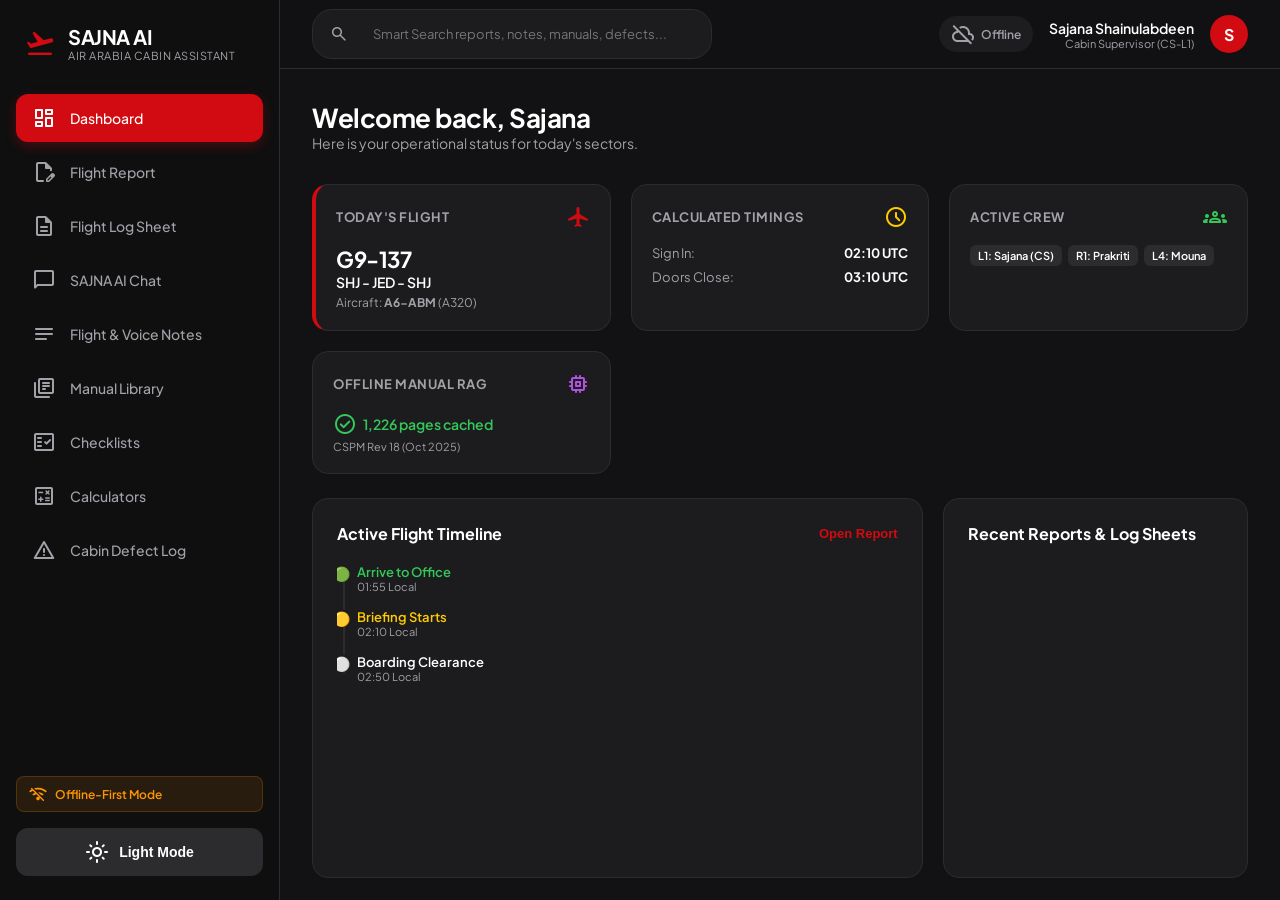
==== web_simulator/index.html @ 701c1f90 "Initialize SAJNA AI PWA and Cloud build" ====
<!DOCTYPE html>
<html lang="en">
<head>
  <meta charset="UTF-8">
  <meta name="viewport" content="width=device-width, initial-scale=1.0">
  <title>SAJNA AI - Offline-First Cabin Crew Assistant</title>
  <!-- Material Symbols and Fonts -->
  <link href="https://fonts.googleapis.com/css2?family=Outfit:wght@300;400;500;600;700&family=Plus+Jakarta+Sans:wght@300;400;500;600;700&display=swap" rel="stylesheet">
  <link href="https://fonts.googleapis.com/css2?family=Material+Symbols+Rounded:opsz,wght,FILL,GRAD@20..48,100..700,0..1,-50..200" rel="stylesheet" />
  <link rel="stylesheet" href="app.css">
  <link rel="manifest" href="manifest.json">
  <meta name="theme-color" content="#D20A11">
  <link rel="apple-touch-icon" href="icon-192.png">
</head>
<body class="dark-mode">
  <div class="app-container">
    
    <!-- Sidebar Navigation -->
    <aside class="sidebar">
      <div class="sidebar-brand">
        <span class="material-symbols-rounded brand-icon">flight_takeoff</span>
        <div class="brand-text">
          <h1>SAJNA AI</h1>
          <p>Air Arabia Cabin Assistant</p>
        </div>
      </div>
      
      <nav class="sidebar-menu">
        <a href="#dashboard" class="menu-item active" data-view="dashboard">
          <span class="material-symbols-rounded">dashboard</span>
          <span>Dashboard</span>
        </a>
        <a href="#report-generator" class="menu-item" data-view="report-generator">
          <span class="material-symbols-rounded">edit_document</span>
          <span>Flight Report</span>
        </a>
        <a href="#log-sheet" class="menu-item" data-view="log-sheet">
          <span class="material-symbols-rounded">description</span>
          <span>Flight Log Sheet</span>
        </a>
        <a href="#ai-chat" class="menu-item" data-view="ai-chat">
          <span class="material-symbols-rounded">chat_bubble</span>
          <span>SAJNA AI Chat</span>
        </a>
        <a href="#notes" class="menu-item" data-view="notes">
          <span class="material-symbols-rounded">notes</span>
          <span>Flight & Voice Notes</span>
        </a>
        <a href="#manuals" class="menu-item" data-view="manuals">
          <span class="material-symbols-rounded">library_books</span>
          <span>Manual Library</span>
        </a>
        <a href="#checklists" class="menu-item" data-view="checklists">
          <span class="material-symbols-rounded">fact_check</span>
          <span>Checklists</span>
        </a>
        <a href="#calculators" class="menu-item" data-view="calculators">
          <span class="material-symbols-rounded">calculate</span>
          <span>Calculators</span>
        </a>
        <a href="#defects" class="menu-item" data-view="defects">
          <span class="material-symbols-rounded">report_problem</span>
          <span>Cabin Defect Log</span>
        </a>
      </nav>
      
      <div class="sidebar-footer">
        <div class="offline-badge">
          <span class="material-symbols-rounded badge-icon">wifi_off</span>
          <span class="badge-text">Offline-First Mode</span>
        </div>
        <button id="theme-toggle" class="theme-btn">
          <span class="material-symbols-rounded">light_mode</span>
          <span>Light Mode</span>
        </button>
      </div>
    </aside>

    <!-- Main Content Area -->
    <main class="main-content">
      
      <!-- Top header bar -->
      <header class="top-bar">
        <div class="header-search">
          <span class="material-symbols-rounded search-icon">search</span>
          <input type="text" id="global-search" placeholder="Smart Search reports, notes, manuals, defects...">
        </div>
        <div class="header-profile">
          <div class="sync-status offline" id="sync-indicator">
            <span class="material-symbols-rounded">cloud_off</span>
            <span>Offline</span>
          </div>
          <div class="profile-info">
            <span class="profile-name">Sajana Shainulabdeen</span>
            <span class="profile-role">Cabin Supervisor (CS-L1)</span>
          </div>
          <div class="profile-avatar">S</div>
        </div>
      </header>

      <!-- View Containers -->
      <div class="view-viewport">

        <!-- DASHBOARD VIEW -->
        <section id="view-dashboard" class="app-view active">
          <div class="view-header">
            <h2>Welcome back, Sajana</h2>
            <p>Here is your operational status for today's sectors.</p>
          </div>
          
          <!-- Summary Cards -->
          <div class="summary-grid">
            <div class="summary-card crimson-glow">
              <div class="summary-card-header">
                <h3>Today's Flight</h3>
                <span class="material-symbols-rounded text-crimson">flight</span>
              </div>
              <div class="flight-brief">
                <span class="flight-no" id="dash-flight-no">G9-137</span>
                <span class="flight-sector" id="dash-sector">SHJ - JED - SHJ</span>
                <div class="flight-aircraft">Aircraft: <strong id="dash-ac-reg">A6-ABM</strong> (<span id="dash-ac-type">A320</span>)</div>
              </div>
            </div>
            
            <div class="summary-card">
              <div class="summary-card-header">
                <h3>Calculated Timings</h3>
                <span class="material-symbols-rounded text-yellow">schedule</span>
              </div>
              <div class="dash-timing-summary">
                <div class="dash-time-row">
                  <span>Sign In:</span>
                  <strong id="dash-signin-time">02:10 UTC</strong>
                </div>
                <div class="dash-time-row">
                  <span>Doors Close:</span>
                  <strong id="dash-close-time">03:10 UTC</strong>
                </div>
              </div>
            </div>

            <div class="summary-card">
              <div class="summary-card-header">
                <h3>Active Crew</h3>
                <span class="material-symbols-rounded text-green">groups</span>
              </div>
              <div class="dash-crew-list">
                <div class="crew-pill">L1: Sajana (CS)</div>
                <div class="crew-pill">R1: Prakriti</div>
                <div class="crew-pill">L4: Mouna</div>
              </div>
            </div>
            
            <div class="summary-card">
              <div class="summary-card-header">
                <h3>Offline Manual RAG</h3>
                <span class="material-symbols-rounded text-purple">memory</span>
              </div>
              <div class="dash-rag-status">
                <div class="rag-ready-pill">
                  <span class="material-symbols-rounded">check_circle</span>
                  <span>1,226 pages cached</span>
                </div>
                <span class="rag-ver">CSPM Rev 18 (Oct 2025)</span>
              </div>
            </div>
          </div>

          <!-- Interactive Dashboard Panels -->
          <div class="dashboard-panels">
            <div class="panel-main">
              <div class="panel-header">
                <h3>Active Flight Timeline</h3>
                <button class="panel-btn text-crimson" onclick="switchView('report-generator')">Open Report</button>
              </div>
              <div class="timeline-container-scroll">
                <div class="timeline-visual" id="dash-timeline-visual">
                  <div class="timeline-node completed">
                    <div class="node-icon">🟢</div>
                    <div class="node-info">
                      <h4>Arrive to Office</h4>
                      <span class="node-time">01:55 Local</span>
                    </div>
                  </div>
                  <div class="timeline-node active">
                    <div class="node-icon">🟡</div>
                    <div class="node-info">
                      <h4>Briefing Starts</h4>
                      <span class="node-time">02:10 Local</span>
                    </div>
                  </div>
                  <div class="timeline-node">
                    <div class="node-icon">⚪</div>
                    <div class="node-info">
                      <h4>Boarding Clearance</h4>
                      <span class="node-time">02:50 Local</span>
                    </div>
                  </div>
                </div>
              </div>
            </div>
            
            <div class="panel-side">
              <div class="panel-header">
                <h3>Recent Reports & Log Sheets</h3>
              </div>
              <ul class="recent-list" id="recent-reports-list">
                <!-- Javascript fills this -->
              </ul>
            </div>
          </div>
        </section>


        <!-- FLIGHT REPORT GENERATOR -->
        <section id="view-report-generator" class="app-view">
          <div class="view-header">
            <h2>Smart Flight Report Generator</h2>
            <p>Enter local departure/arrival timings. The app automatically calculates all benchmarks.</p>
          </div>
          
          <div class="report-layout">
            <div class="report-inputs-card card">
              <h3>Flight Specifications</h3>
              <form id="report-form" class="form-grid">
                <div class="form-group">
                  <label for="rep-date">Flight Date</label>
                  <input type="date" id="rep-date" required>
                </div>
                
                <div class="form-group">
                  <label for="rep-flight-no">Flight Number</label>
                  <input type="text" id="rep-flight-no" placeholder="e.g. G9-137" required>
                </div>

                <div class="form-group">
                  <label for="rep-sector">Sector</label>
                  <input type="text" id="rep-sector" placeholder="e.g. SHJ-JED" required>
                </div>

                <div class="form-group">
                  <label for="rep-ac-type">Aircraft Type</label>
                  <select id="rep-ac-type" required>
                    <option value="A320">Airbus A320</option>
                    <option value="A321">Airbus A321</option>
                  </select>
                </div>

                <div class="form-group">
                  <label for="rep-ac-reg">A/C Registration</label>
                  <input type="text" id="rep-ac-reg" placeholder="e.g. A6-ABM" required>
                </div>

                <div class="form-group">
                  <label for="rep-pax-count">Passenger Count</label>
                  <input type="number" id="rep-pax-count" placeholder="147" required>
                </div>

                <div class="form-group">
                  <label for="rep-std">Departure Time (Local)</label>
                  <input type="time" id="rep-std" required>
                </div>

                <div class="form-group">
                  <label for="rep-sta">Arrival Time (Local)</label>
                  <input type="time" id="rep-sta" required>
                </div>
                
                <div class="form-group">
                  <label for="rep-timezone">Airport Timezone Offset</label>
                  <select id="rep-timezone" required>
                    <option value="+4">Sharjah (SHJ) UTC+4</option>
                    <option value="+3">Jeddah / Cairo (JED/CAI) UTC+3</option>
                    <option value="+2">Amman (AMM) UTC+2</option>
                    <option value="+1">Casablanca (CMN) UTC+1</option>
                    <option value="+0">UTC / GMT</option>
                  </select>
                </div>

                <div class="form-group full-width">
                  <label for="rep-specials">Special Passengers (SCPs)</label>
                  <input type="text" id="rep-specials" placeholder="e.g. 1 WCHC, 2 Infants">
                </div>

                <div class="form-group full-width">
                  <button type="submit" class="btn btn-primary btn-block">Calculate & Generate Timings</button>
                </div>
              </form>
            </div>
            
            <div class="report-results-card card">
              <div class="results-header">
                <h3>Operational Timings</h3>
                <div class="toggle-container">
                  <button class="toggle-btn active" id="btn-show-local">Local Time</button>
                  <button class="toggle-btn" id="btn-show-utc">UTC Time</button>
                </div>
              </div>
              
              <div class="timings-grid" id="timings-result-grid">
                <div class="timings-placeholder">
                  <span class="material-symbols-rounded">update</span>
                  <p>Enter Flight details to generate timelines</p>
                </div>
              </div>
              
              <div class="results-footer" id="results-action-buttons" style="display: none;">
                <button class="btn btn-outline" id="btn-edit-timings">
                  <span class="material-symbols-rounded">edit</span> Edit Timings
                </button>
                <button class="btn btn-primary" id="btn-save-report">
                  <span class="material-symbols-rounded">save</span> Save Report & Populate Log Sheet
                </button>
              </div>
            </div>
          </div>
        </section>


        <!-- FLIGHT LOG SHEET VIEW (EXACT MATCHING TEMPLATE ONLY) -->
        <section id="view-log-sheet" class="app-view">
          <div class="view-header">
            <h2>Cabin Flight Log Sheet</h2>
            <p>Automatically populated from active flight reports. Export as Docx/PDF, share, or duplicate.</p>
          </div>
          
          <div class="log-sheet-actions card">
            <button class="btn btn-primary" id="btn-export-pdf">
              <span class="material-symbols-rounded">picture_as_pdf</span> Export as PDF
            </button>
            <button class="btn btn-outline" id="btn-export-docx">
              <span class="material-symbols-rounded">article</span> Export as Word (.docx)
            </button>
            <button class="btn btn-outline" id="btn-share-log">
              <span class="material-symbols-rounded">share</span> Share Log
            </button>
            <button class="btn btn-outline" id="btn-duplicate-log">
              <span class="material-symbols-rounded">content_copy</span> Duplicate
            </button>
            <button class="btn btn-outline" id="btn-print-log" onclick="window.print()">
              <span class="material-symbols-rounded">print</span> Print Sheet
            </button>
          </div>

          <!-- Flight Log Sheet Template Container -->
          <div class="log-sheet-template-wrapper">
            <div class="log-sheet-paper" id="log-sheet-print-area">
              
              <!-- Paper Header -->
              <div class="sheet-title-section">
                <h2>DATE : <input type="text" class="sheet-cell inline-cell" style="width:100px;" id="sheet-date" value="13/07/2026"> SECTOR : <input type="text" class="sheet-cell inline-cell" style="width:140px;" id="sheet-sector" value="SHJ-JED-SHJ"> A/C REG : A6 - <input type="text" class="sheet-cell inline-cell" style="width:80px;" id="sheet-ac-reg" value="ABM"> BAY : <input type="text" class="sheet-cell inline-cell" style="width:80px;" id="sheet-bay" value="12A"></h2>
              </div>
              
              <!-- Top Metadata Box -->
              <table class="sheet-table meta-table">
                <tr>
                  <td style="width:50%;"><strong>FLIGHT TIME OUTBOUND:</strong> <input type="text" class="sheet-cell" id="sheet-time-out" value="02 HR 50 MIN"></td>
                  <td style="width:50%;"><strong>FLIGHT TIME INBOUND:</strong> <input type="text" class="sheet-cell" id="sheet-time-in" value="02 HR 45 MIN"></td>
                </tr>
                <tr>
                  <td colspan="2">
                    <table style="width:100%; border:none; margin:0;" class="nested-table">
                      <tr style="border:none;">
                        <td style="border:none; width:33%;"><strong>PAX OUTBOUND:</strong> <input type="text" class="sheet-cell inline-cell" style="width:60px;" id="sheet-pax-out" value="147"></td>
                        <td style="border:none; width:33%;"><strong>PAX INBOUND:</strong> <input type="text" class="sheet-cell inline-cell" style="width:60px;" id="sheet-pax-in" value="102"></td>
                        <td style="border:none; width:34%;"><strong>TOTAL:</strong> <input type="text" class="sheet-cell inline-cell" style="width:80px;" id="sheet-pax-total" value="249"></td>
                      </tr>
                    </table>
                  </td>
                </tr>
                <tr>
                  <td colspan="2">
                    <table style="width:100%; border:none; margin:0;" class="nested-table">
                      <tr style="border:none;">
                        <td style="border:none; width:33%;"><strong>SALES OUTB (L/D):</strong> <input type="text" class="sheet-cell inline-cell" style="width:80px;" id="sheet-sales-out" value="1200"></td>
                        <td style="border:none; width:33%;"><strong>SALES IN (L/D):</strong> <input type="text" class="sheet-cell inline-cell" style="width:80px;" id="sheet-sales-in" value="850"></td>
                        <td style="border:none; width:34%;"><strong>TOTAL:</strong> <input type="text" class="sheet-cell inline-cell" style="width:100px;" id="sheet-sales-total" value="2050"></td>
                      </tr>
                    </table>
                  </td>
                </tr>
              </table>

              <!-- Left/Right Operations Timings -->
              <div class="sheet-split-grid">
                <div class="sheet-col">
                  <div class="sheet-col-header">OUTBOUND (Flight No: <input type="text" class="sheet-cell inline-cell" style="width:60px; font-weight:bold;" id="sheet-fl-out" value="G9-137">)</div>
                  <table class="sheet-table timing-table">
                    <tr>
                      <td style="width:70%;"><strong>BRIEFING STARTS</strong></td>
                      <td><input type="text" class="sheet-cell" id="sheet-t-brief-start" value="02.10"></td>
                    </tr>
                    <tr>
                      <td><strong>BRIEFING COMPLETED</strong></td>
                      <td><input type="text" class="sheet-cell" id="sheet-t-brief-end" value="02.20"></td>
                    </tr>
                    <tr>
                      <td><strong>FIRST BUS</strong></td>
                      <td><input type="text" class="sheet-cell" id="sheet-t-bus1" value="02.22"></td>
                    </tr>
                    <tr>
                      <td><strong>SECOND BUS</strong></td>
                      <td><input type="text" class="sheet-cell" id="sheet-t-bus2" value="02.30"></td>
                    </tr>
                    <tr>
                      <td><strong>FC ONBOARD / CC ONBOARD</strong></td>
                      <td><input type="text" class="sheet-cell" id="sheet-t-cabin-ob" value="02.40"></td>
                    </tr>
                    <tr>
                      <td><strong>CLEANING STARTS</strong></td>
                      <td><input type="text" class="sheet-cell" id="sheet-t-clean-start" value="00.00"></td>
                    </tr>
                    <tr>
                      <td><strong>CLEANING DONE</strong></td>
                      <td><input type="text" class="sheet-cell" id="sheet-t-clean-end" value="00.00"></td>
                    </tr>
                    <tr>
                      <td><strong>BOARDING CLEARANCE</strong></td>
                      <td><input type="text" class="sheet-cell" id="sheet-t-board-clear" value="02.50"></td>
                    </tr>
                    <tr>
                      <td><strong>FIRST PASSENGER</strong></td>
                      <td><input type="text" class="sheet-cell" id="sheet-t-first-pax" value="02.51"></td>
                    </tr>
                    <tr>
                      <td><strong>LAST PASSENGER</strong></td>
                      <td><input type="text" class="sheet-cell" id="sheet-t-last-pax" value="03.08"></td>
                    </tr>
                    <tr>
                      <td><strong>DOOR CLOSED</strong></td>
                      <td><input type="text" class="sheet-cell" id="sheet-t-door-close" value="03.10"></td>
                    </tr>
                  </table>
                </div>

                <div class="sheet-col">
                  <div class="sheet-col-header">INBOUND (Flight No: <input type="text" class="sheet-cell inline-cell" style="width:60px; font-weight:bold;" id="sheet-fl-in" value="G9-138">)</div>
                  <table class="sheet-table timing-table">
                    <tr>
                      <td style="width:70%;"><strong>AIRCRAFT LANDED</strong></td>
                      <td><input type="text" class="sheet-cell" id="sheet-t-land" value="06.13"></td>
                    </tr>
                    <tr>
                      <td><strong>DOOR OPEN</strong></td>
                      <td><input type="text" class="sheet-cell" id="sheet-t-door-open" value="06.15"></td>
                    </tr>
                    <tr>
                      <td><strong>LAST PASSENGER</strong></td>
                      <td><input type="text" class="sheet-cell" id="sheet-t-last-disembark" value="06.20"></td>
                    </tr>
                    <tr>
                      <td><strong>CLEANING STARTS</strong></td>
                      <td><input type="text" class="sheet-cell" id="sheet-t-in-clean-start" value="06.21"></td>
                    </tr>
                    <tr>
                      <td><strong>CLEANING DONE</strong></td>
                      <td><input type="text" class="sheet-cell" id="sheet-t-in-clean-end" value="06.29"></td>
                    </tr>
                    <tr>
                      <td><strong>BOARDING CLEARANCE</strong></td>
                      <td><input type="text" class="sheet-cell" id="sheet-t-in-board-clear" value="06.30"></td>
                    </tr>
                    <tr>
                      <td><strong>FIRST PASSENGER</strong></td>
                      <td><input type="text" class="sheet-cell" id="sheet-t-in-first-pax" value="06.35"></td>
                    </tr>
                    <tr>
                      <td><strong>LAST PASSENGER</strong></td>
                      <td><input type="text" class="sheet-cell" id="sheet-t-in-last-pax" value="06.55"></td>
                    </tr>
                    <tr>
                      <td><strong>DOOR CLOSED</strong></td>
                      <td><input type="text" class="sheet-cell" id="sheet-t-in-door-close" value="07.00"></td>
                    </tr>
                    <tr>
                      <td><strong>DOOR OPEN IN SHARJAH</strong></td>
                      <td><input type="text" class="sheet-cell" id="sheet-t-shj-open" value="09.42"></td>
                    </tr>
                    <tr>
                      <td><strong>LAST PASSENGER</strong></td>
                      <td><input type="text" class="sheet-cell" id="sheet-t-shj-last" value="09.52"></td>
                    </tr>
                  </table>
                </div>
              </div>

              <!-- Bottom details mapping physical layout -->
              <table class="sheet-table details-table">
                <tr>
                  <td style="width:50%;"><strong>FORWARD SEAL NUMBERS:</strong><br><input type="text" class="sheet-cell" id="sheet-seal-fwd" value="5677889-94"></td>
                  <td style="width:50%;"><strong>AFT SEAL NUMBERS:</strong><br><input type="text" class="sheet-cell" id="sheet-seal-aft" value="5677895-90"></td>
                </tr>
                <tr>
                  <td><strong>SPECIALS OUTBOUND:</strong><br><input type="text" class="sheet-cell" id="sheet-specials-out" value="WCHC 1, Infants 2"></td>
                  <td><strong>SPECIALS INBOUND:</strong><br><input type="text" class="sheet-cell" id="sheet-specials-in" value="None"></td>
                </tr>
                <tr>
                  <td colspan="2"><strong>DELAY OUTBOUND:</strong><br><input type="text" class="sheet-cell" id="sheet-delay-out" value="Airport closure 3AHRS (ATC Code 3A)"></td>
                </tr>
                <tr>
                  <td colspan="2"><strong>DELAY INBOUND:</strong><br><input type="text" class="sheet-cell" id="sheet-delay-in" value="Inbound slow boarding due to late arrival of pax (10 mins)"></td>
                </tr>
                <tr>
                  <td><strong>ONLINE SERVING OUTBOUND:</strong><br><input type="text" class="sheet-cell" id="sheet-online-out" value="All served"></td>
                  <td><strong>ONLINE SERVING INBOUND:</strong><br><input type="text" class="sheet-cell" id="sheet-online-in" value="1 no show"></td>
                </tr>
              </table>

              <!-- Defect description -->
              <div class="sheet-section-title">CABIN DEFECTS :</div>
              <textarea class="sheet-textarea" id="sheet-defects" rows="4">Seat 12C tray table lock broken. IQSMS defect raised. AFT lavatory water leak reported to Ground Engineer.</textarea>

            </div>
          </div>
        </section>


        <!-- SAJNA AI OFFLINE CHAT VIEW -->
        <section id="view-ai-chat" class="app-view">
          <div class="view-header">
            <h2>SAJNA AI Chat</h2>
            <p>Answers queries exclusively from the Air Arabia Cabin Safety Procedure Manual (CSPM Rev 18) stored offline.</p>
          </div>
          
          <div class="ai-chat-layout">
            <!-- Left panel: chat interface -->
            <div class="chat-container card">
              <div class="chat-header">
                <div class="bot-avatar">AI</div>
                <div class="bot-status">
                  <h3>SAJNA AI Assistant</h3>
                  <div class="status-indicator-wrapper">
                    <span class="pulse-green"></span>
                    <span>100% Offline CSPM Retrieval</span>
                  </div>
                </div>
              </div>
              
              <div class="chat-messages" id="chat-messages-box">
                <div class="chat-msg bot">
                  <div class="msg-bubble">
                    Hello Sajana, I am SAJNA AI. I have fully indexed the **Air Arabia Cabin Safety Procedure Manual (DOC No.: ABY/OPS/CSP/014)** offline on your device.
                    <br><br>
                    You can ask me questions about door arming, medical emergencies, dangerous goods, infant rules, fire procedures, or cabin secure checks. How can I help you today?
                  </div>
                </div>
              </div>
              
              <div class="chat-input-bar">
                <button class="chat-mic-btn" id="btn-voice-chat" title="Offline Speech to Text">
                  <span class="material-symbols-rounded">mic</span>
                </button>
                <input type="text" id="chat-text-input" placeholder="Type a safety question (e.g. 'door arming' or 'fire procedure')...">
                <button class="chat-send-btn" id="btn-send-chat">
                  <span class="material-symbols-rounded">send</span>
                </button>
              </div>
            </div>
            
            <!-- Right panel: Document Viewer / Reference Box -->
            <div class="reference-panel card">
              <h3>Manual Source Reference</h3>
              <p class="ref-sub">When you ask a question, the corresponding section of the manual will be highlighted here.</p>
              
              <div class="ref-card" id="manual-ref-box">
                <div class="ref-placeholder">
                  <span class="material-symbols-rounded">find_in_page</span>
                  <p>Ask a question in the chat to retrieve live safety references.</p>
                </div>
              </div>
            </div>
          </div>
        </section>


        <!-- NOTES VIEW -->
        <section id="view-notes" class="app-view">
          <div class="view-header">
            <h2>Flight & Voice Notes</h2>
            <p>Capture typed notes or use offline English speech-to-text. Pin, categorize, or search your flight notes.</p>
          </div>
          
          <div class="notes-layout">
            <div class="notes-form card">
              <h3 id="note-form-title">Create New Note</h3>
              <form id="note-form">
                <div class="form-group">
                  <label for="note-title">Title</label>
                  <input type="text" id="note-title" placeholder="e.g. Catering issues G9-137" required>
                </div>
                
                <div class="form-group">
                  <label for="note-category">Category</label>
                  <select id="note-category" required>
                    <option value="Catering">Catering</option>
                    <option value="Safety">Safety Observation</option>
                    <option value="Defects">Cabin Defect</option>
                    <option value="Complaints">Passenger Complaint</option>
                    <option value="Reminders">Personal Reminder</option>
                  </select>
                </div>

                <div class="form-group">
                  <label for="note-flight">Flight No (Optional)</label>
                  <input type="text" id="note-flight" placeholder="G9-137">
                </div>

                <div class="form-group">
                  <div class="label-with-btn">
                    <label for="note-content">Note Content</label>
                    <button type="button" class="btn-micro" id="btn-note-speech">
                      <span class="material-symbols-rounded">mic</span> Speech to Text
                    </button>
                  </div>
                  <textarea id="note-content" rows="6" placeholder="Write or speak your note details..." required></textarea>
                </div>

                <div class="form-actions">
                  <button type="button" class="btn btn-outline" id="btn-clear-note">Clear</button>
                  <button type="submit" class="btn btn-primary" id="btn-save-note">Save Note</button>
                </div>
              </form>
            </div>
            
            <div class="notes-list-panel card">
              <div class="notes-list-header">
                <h3>Saved Flight Notes</h3>
                <input type="text" id="notes-search" placeholder="Search notes...">
              </div>
              
              <div class="notes-scroll-grid" id="notes-list-container">
                <!-- Javascript will load notes from localStorage -->
              </div>
            </div>
          </div>
        </section>


        <!-- MANUAL LIBRARY VIEW (ALL 13 SECTIONS REPRESENTED IN SIDEBAR) -->
        <section id="view-manuals" class="app-view">
          <div class="view-header">
            <h2>Cabin Safety Manual Library</h2>
            <p>Fast offline search, bookmarks, night mode, page jumping, and highlighting inside the safety manual.</p>
          </div>
          
          <div class="manuals-layout">
            <div class="manual-sidebar card">
              <h3>Manual Contents</h3>
              <input type="text" id="manual-toc-search" placeholder="Filter Chapters...">
              
              <ul class="manual-toc-list" id="manual-toc-list">
                <li class="active" data-chapter="som">Structure of Manual</li>
                <li data-chapter="ch0">Chapter 0: Administration</li>
                <li data-chapter="ch1">Chapter 1: Qualification & Regulations</li>
                <li data-chapter="ch2">Chapter 2: SOPs</li>
                <li data-chapter="ch3">Chapter 3: Safety & Emergency Equipment</li>
                <li data-chapter="ch4">Chapter 4: Emergency Procedures</li>
                <li data-chapter="ch5">Chapter 5: Drills</li>
                <li data-chapter="ch6">Chapter 6: Survival</li>
                <li data-chapter="ch7">Chapter 7: Medical & First Aid</li>
                <li data-chapter="ch8">Chapter 8: A320/A321 Systems</li>
                <li data-chapter="ch9">Chapter 9: A321NEO/CEO Systems</li>
                <li data-chapter="ch10">Chapter 10: Dangerous Goods</li>
                <li data-chapter="ch11">Chapter 11: Security</li>
                <li data-chapter="ch12">Chapter 12: Appendices</li>
              </ul>
            </div>
            
            <div class="manual-viewer card">
              <div class="viewer-header">
                <div class="viewer-actions-left">
                  <button class="btn-micro" id="btn-manual-prev"><span class="material-symbols-rounded">arrow_back_ios</span></button>
                  <span class="page-indicator">Page <span id="manual-page-num">1</span> of 1226</span>
                  <button class="btn-micro" id="btn-manual-next"><span class="material-symbols-rounded">arrow_forward_ios</span></button>
                  <input type="number" id="manual-jump-input" class="jump-input" placeholder="Page...">
                  <button class="btn-micro" id="btn-manual-jump">Go</button>
                </div>
                <div class="viewer-actions-right">
                  <button class="btn-micro" id="btn-manual-bookmark" title="Bookmark Page"><span class="material-symbols-rounded">bookmark</span></button>
                  <button class="btn-micro" id="btn-manual-highlight" title="Highlight Selection"><span class="material-symbols-rounded">border_color</span></button>
                </div>
              </div>
              
              <div class="manual-page-content" id="manual-page-content-box">
                <!-- Page content load -->
                <h3>Structure of Manual (SOM)</h3>
                <p>The Cabin Safety Procedure Manual contains the following chapters...</p>
              </div>
            </div>
          </div>
        </section>


        <!-- CHECKLISTS VIEW -->
        <section id="view-checklists" class="app-view">
          <div class="view-header">
            <div style="display:flex; justify-content:space-between; align-items:center; width:100%;">
              <div>
                <h2>Interactive Checklists</h2>
                <p>Carry out mandatory safety checklists. Progress is automatically logged and saved offline.</p>
              </div>
              <button class="btn btn-outline" id="btn-reset-checklists">
                <span class="material-symbols-rounded">refresh</span> Reset for New Flight
              </button>
            </div>
          </div>
          
          <div class="checklists-grid">
            <div class="checklist-card card">
              <div class="chk-header">
                <h3>Pre-Flight Briefing & Duties</h3>
                <span class="chk-progress" id="prog-preflight">0/4 Completed</span>
              </div>
              <ul class="chk-items-list" id="chk-preflight">
                <li><label><input type="checkbox"> Verify all crew documents are valid</label></li>
                <li><label><input type="checkbox"> Conduct safety knowledge checks</label></li>
                <li><label><input type="checkbox"> Conduct joint crew briefing</label></li>
                <li><label><input type="checkbox"> Perform safety equipment checks on aircraft</label></li>
              </ul>
            </div>

            <div class="checklist-card card">
              <div class="chk-header">
                <h3>Passenger Boarding Phase</h3>
                <span class="chk-progress" id="prog-boarding">0/4 Completed</span>
              </div>
              <ul class="chk-items-list" id="chk-boarding">
                <li><label><input type="checkbox"> Welcome passengers at demo stations</label></li>
                <li><label><input type="checkbox"> Identify and brief special passengers (SCPs)</label></li>
                <li><label><input type="checkbox"> Monitor cabin bag stowage & exits</label></li>
                <li><label><input type="checkbox"> Confirm final headcount tallies with loadsheet</label></li>
              </ul>
            </div>

            <div class="checklist-card card">
              <div class="chk-header">
                <h3>Prior to Door Closing & Taxi</h3>
                <span class="chk-progress" id="prog-doors">0/4 Completed</span>
              </div>
              <ul class="chk-items-list" id="chk-doors">
                <li><label><input type="checkbox"> CS makes 'Boarding Completed' PA</label></li>
                <li><label><input type="checkbox"> Close all overhead bins & curtains</label></li>
                <li><label><input type="checkbox"> CS obtains Captain permission and closes door</label></li>
                <li><label><input type="checkbox"> Arm doors and cross-check on CS command</label></li>
              </ul>
            </div>

            <div class="checklist-card card">
              <div class="chk-header">
                <h3>Cabin Secure for Takeoff</h3>
                <span class="chk-progress" id="prog-secure">0/4 Completed</span>
              </div>
              <ul class="chk-items-list" id="chk-secure">
                <li><label><input type="checkbox"> Perform manual/video safety demonstration</label></li>
                <li><label><input type="checkbox"> Verify galleys secure, curtains tied back</label></li>
                <li><label><input type="checkbox"> Check all passenger seat belts, seats upright</label></li>
                <li><label><input type="checkbox"> Secure cabin crew stations and sit for takeoff</label></li>
              </ul>
            </div>
          </div>
        </section>


        <!-- CALCULATORS VIEW -->
        <section id="view-calculators" class="app-view">
          <div class="view-header">
            <h2>Cabin Crew Calculators</h2>
            <p>Quick operational tools for duty limits, rest periods, currency, and boarding timers.</p>
          </div>
          
          <div class="calculators-grid">
            
            <!-- Rest Time Calculator -->
            <div class="calculator-card card">
              <h3>Flight Rest Calculator</h3>
              <p>Divide flight cruise phase rest breaks equally among crew.</p>
              <div class="calc-form">
                <div class="form-group">
                  <label for="rest-flight-duration">Total Cruise Duration (Hrs)</label>
                  <input type="number" id="rest-flight-duration" placeholder="e.g. 5.5" step="0.1">
                </div>
                <div class="form-group">
                  <label for="rest-shifts">Number of Crew Shifts</label>
                  <input type="number" id="rest-shifts" value="2">
                </div>
                <button class="btn btn-primary" id="btn-calc-rest">Calculate Breaks</button>
              </div>
              <div class="calc-result" id="rest-calc-result"></div>
            </div>

            <!-- Currency Converter (Rupees Supported) -->
            <div class="calculator-card card">
              <h3>In-flight Currency Converter</h3>
              <p>Quick conversion based on company standard exchange rates.</p>
              <div class="calc-form">
                <div class="form-group">
                  <label for="curr-amount">Amount</label>
                  <input type="number" id="curr-amount" placeholder="e.g. 100">
                </div>
                <div class="form-group">
                  <label for="curr-from">From</label>
                  <select id="curr-from">
                    <option value="AED">AED (Emirati Dirham)</option>
                    <option value="SAR">SAR (Saudi Riyal)</option>
                    <option value="INR">INR (Indian Rupee)</option>
                    <option value="USD">USD (US Dollar)</option>
                    <option value="EUR">EUR (Euro)</option>
                  </select>
                </div>
                <div class="form-group">
                  <label for="curr-to">To</label>
                  <select id="curr-to">
                    <option value="INR">INR (Indian Rupee)</option>
                    <option value="SAR">SAR (Saudi Riyal)</option>
                    <option value="AED">AED (Emirati Dirham)</option>
                    <option value="USD">USD (US Dollar)</option>
                    <option value="EUR">EUR (Euro)</option>
                  </select>
                </div>
                <button class="btn btn-primary" id="btn-calc-curr">Convert Currency</button>
              </div>
              <div class="calc-result" id="curr-calc-result"></div>
            </div>

            <!-- Boarding Timer -->
            <div class="calculator-card card">
              <h3>Boarding & Cleaning Timers</h3>
              <p>Benchmark timers for aircraft boarding and outstation cleaning.</p>
              <div class="timer-display-group">
                <div class="timer-box">
                  <h4>Boarding Timer</h4>
                  <div class="timer-digits" id="timer-boarding-digits">20:00</div>
                  <div class="timer-controls">
                    <button class="btn btn-micro text-green" id="btn-timer-board-start">Start</button>
                    <button class="btn btn-micro text-red" id="btn-timer-board-stop">Stop</button>
                  </div>
                </div>
                <div class="timer-box">
                  <h4>Cleaning Timer</h4>
                  <div class="timer-digits" id="timer-cleaning-digits">08:00</div>
                  <div class="timer-controls">
                    <button class="btn btn-micro text-green" id="btn-timer-clean-start">Start</button>
                    <button class="btn btn-micro text-red" id="btn-timer-clean-stop">Stop</button>
                  </div>
                </div>
              </div>
            </div>

          </div>
        </section>


        <!-- CABIN DEFECT LOG VIEW -->
        <section id="view-defects" class="app-view">
          <div class="view-header">
            <h2>Cabin Defect Log</h2>
            <p>Log equipment/cabin damage. Add seat descriptions, set priorities, and export reports for engineers.</p>
          </div>
          
          <div class="defects-layout">
            <div class="defect-form-card card">
              <h3>Report New Defect</h3>
              <form id="defect-form">
                <div class="form-group">
                  <label for="def-flight">Flight No</label>
                  <input type="text" id="def-flight" placeholder="G9-137" required>
                </div>

                <div class="form-group">
                  <label for="def-seat">Seat / Location</label>
                  <input type="text" id="def-seat" placeholder="e.g. 12C / AFT Galley Oven" required>
                </div>

                <div class="form-group">
                  <label for="def-priority">Priority</label>
                  <select id="def-priority" required>
                    <option value="Low">Low (Cosmetic/Convenience)</option>
                    <option value="Medium">Medium (Broken Tray Table/Seat Recline)</option>
                    <option value="High">High (Safety Risk / Broken Crew Seat)</option>
                  </select>
                </div>

                <div class="form-group">
                  <label for="def-description">Description</label>
                  <textarea id="def-description" rows="4" placeholder="Detail the damage here..." required></textarea>
                </div>

                <div class="form-group">
                  <label>Add Media Reference</label>
                  <div class="media-upload-area">
                    <span class="material-symbols-rounded">photo_camera</span>
                    <span>Upload Defect Photo</span>
                  </div>
                </div>

                <button type="submit" class="btn btn-primary btn-block">Log Defect</button>
              </form>
            </div>
            
            <div class="defects-list-card card">
              <h3>Logged Defects Records</h3>
              <div class="defects-list-container" id="defects-list-container">
                <!-- Javascript will pull this from localStorage -->
              </div>
            </div>
          </div>
        </section>

      </div>
    </main>
  </div>

  <script src="app.js"></script>
  <script>
    if ('serviceWorker' in navigator) {
      window.addEventListener('load', () => {
        navigator.serviceWorker.register('sw.js')
          .then(reg => console.log('Service Worker registered successfully!', reg))
          .catch(err => console.error('Service Worker registration failed:', err));
      });
    }
  </script>
</body>
</html>
---- web_simulator/app.css ----
/* App CSS Stylesheet for SAJNA AI - Offline Crew Assistant */

:root {
  --primary-red: #D20A11;
  --primary-red-hover: #b0080e;
  --bg-dark: #121214;
  --bg-dark-card: #1C1C1E;
  --bg-dark-hover: #2C2C2E;
  --bg-light: #F4F5F7;
  --bg-light-card: #FFFFFF;
  --bg-light-hover: #EBECEF;
  --text-dark: #FFFFFF;
  --text-dark-sec: #A1A1A8;
  --text-light: #1C1C1E;
  --text-light-sec: #636366;
  --border-dark: #2C2C2E;
  --border-light: #E5E5EA;
  --accent-green: #34C759;
  --accent-yellow: #FFCC00;
  --accent-orange: #FF9500;
  --accent-purple: #AF52DE;
  --font-family: 'Plus Jakarta Sans', -apple-system, BlinkMacSystemFont, "Segoe UI", Roboto, Helvetica, Arial, sans-serif;
  --transition-speed: 0.3s;
  --shadow: 0 4px 20px rgba(0, 0, 0, 0.15);
}

* {
  box-sizing: border-box;
  margin: 0;
  padding: 0;
}

body {
  font-family: var(--font-family);
  background-color: var(--bg-dark);
  color: var(--text-dark);
  height: 100vh;
  overflow: hidden;
  transition: background-color var(--transition-speed), color var(--transition-speed);
}

body.light-mode {
  background-color: var(--bg-light);
  color: var(--text-light);
}

/* App Container Layout */
.app-container {
  display: flex;
  height: 100vh;
  width: 100vw;
}

/* Sidebar Navigation */
.sidebar {
  width: 280px;
  background-color: #0F0F10;
  border-right: 1px solid var(--border-dark);
  display: flex;
  flex-direction: column;
  padding: 24px 16px;
  flex-shrink: 0;
  transition: background-color var(--transition-speed), border-color var(--transition-speed);
}

body.light-mode .sidebar {
  background-color: #FFFFFF;
  border-right: 1px solid var(--border-light);
}

.sidebar-brand {
  display: flex;
  align-items: center;
  gap: 12px;
  margin-bottom: 32px;
  padding: 0 8px;
}

.brand-icon {
  font-size: 32px;
  color: var(--primary-red);
}

.brand-text h1 {
  font-size: 20px;
  font-weight: 700;
  letter-spacing: -0.5px;
  color: inherit;
}

.brand-text p {
  font-size: 11px;
  color: var(--text-dark-sec);
  text-transform: uppercase;
  letter-spacing: 0.5px;
}

body.light-mode .brand-text p {
  color: var(--text-light-sec);
}

.sidebar-menu {
  display: flex;
  flex-direction: column;
  gap: 6px;
  flex-grow: 1;
}

.menu-item {
  display: flex;
  align-items: center;
  gap: 14px;
  padding: 12px 16px;
  color: var(--text-dark-sec);
  text-decoration: none;
  border-radius: 12px;
  font-weight: 500;
  font-size: 14px;
  transition: all 0.2s ease;
}

body.light-mode .menu-item {
  color: var(--text-light-sec);
}

.menu-item:hover {
  background-color: var(--bg-dark-hover);
  color: var(--text-dark);
}

body.light-mode .menu-item:hover {
  background-color: var(--bg-light-hover);
  color: var(--text-light);
}

.menu-item.active {
  background-color: var(--primary-red);
  color: #FFFFFF;
  box-shadow: 0 4px 12px rgba(210, 10, 17, 0.3);
}

.sidebar-footer {
  display: flex;
  flex-direction: column;
  gap: 16px;
  margin-top: auto;
}

.offline-badge {
  display: flex;
  align-items: center;
  gap: 8px;
  background-color: rgba(255, 149, 0, 0.1);
  border: 1px solid rgba(255, 149, 0, 0.2);
  color: var(--accent-orange);
  padding: 8px 12px;
  border-radius: 8px;
  font-size: 12px;
  font-weight: 600;
}

.badge-icon {
  font-size: 18px;
}

.theme-btn {
  display: flex;
  align-items: center;
  justify-content: center;
  gap: 10px;
  padding: 12px;
  background-color: var(--bg-dark-hover);
  color: var(--text-dark);
  border: none;
  border-radius: 12px;
  cursor: pointer;
  font-weight: 600;
  font-size: 14px;
  transition: all 0.2s ease;
}

body.light-mode .theme-btn {
  background-color: var(--bg-light-hover);
  color: var(--text-light);
}

/* Main Content Area */
.main-content {
  flex-grow: 1;
  display: flex;
  flex-direction: column;
  height: 100vh;
  overflow: hidden;
}

/* Top Header Bar */
.top-bar {
  height: 70px;
  border-bottom: 1px solid var(--border-dark);
  display: flex;
  align-items: center;
  justify-content: space-between;
  padding: 0 32px;
  background-color: rgba(18, 18, 20, 0.8);
  backdrop-filter: blur(20px);
  z-index: 10;
  transition: background-color var(--transition-speed), border-color var(--transition-speed);
}

body.light-mode .top-bar {
  background-color: rgba(244, 245, 247, 0.8);
  border-bottom: 1px solid var(--border-light);
}

.header-search {
  display: flex;
  align-items: center;
  background-color: var(--bg-dark-card);
  border: 1px solid var(--border-dark);
  border-radius: 20px;
  padding: 6px 16px;
  width: 400px;
  gap: 10px;
  transition: all 0.2s ease;
}

body.light-mode .header-search {
  background-color: #FFFFFF;
  border: 1px solid var(--border-light);
}

.header-search:focus-within {
  border-color: var(--primary-red);
  box-shadow: 0 0 0 2px rgba(210, 10, 17, 0.15);
}

.search-icon {
  color: var(--text-dark-sec);
  font-size: 20px;
}

body.light-mode .search-icon {
  color: var(--text-light-sec);
}

.header-search input {
  background: none;
  border: none;
  color: inherit;
  font-family: inherit;
  font-size: 13px;
  outline: none;
  width: 100%;
}

.header-profile {
  display: flex;
  align-items: center;
  gap: 16px;
}

.sync-status {
  display: flex;
  align-items: center;
  gap: 6px;
  font-size: 12px;
  font-weight: 600;
  padding: 6px 12px;
  border-radius: 20px;
}

.sync-status.offline {
  background-color: rgba(255, 255, 255, 0.05);
  color: var(--text-dark-sec);
}

body.light-mode .sync-status.offline {
  background-color: rgba(0, 0, 0, 0.05);
  color: var(--text-light-sec);
}

.sync-status.online {
  background-color: rgba(52, 199, 89, 0.1);
  color: var(--accent-green);
}

.profile-info {
  display: flex;
  flex-direction: column;
  align-items: flex-end;
}

.profile-name {
  font-size: 14px;
  font-weight: 600;
}

.profile-role {
  font-size: 11px;
  color: var(--text-dark-sec);
}

body.light-mode .profile-role {
  color: var(--text-light-sec);
}

.profile-avatar {
  width: 38px;
  height: 38px;
  border-radius: 50%;
  background-color: var(--primary-red);
  color: #FFFFFF;
  display: flex;
  align-items: center;
  justify-content: center;
  font-weight: 700;
  font-size: 16px;
}

/* Viewport Area */
.view-viewport {
  flex-grow: 1;
  padding: 32px;
  overflow-y: auto;
  position: relative;
}

.app-view {
  display: none;
  animation: fadeIn 0.3s ease;
  flex-direction: column;
  gap: 24px;
}

.app-view.active {
  display: flex;
}

@keyframes fadeIn {
  from { opacity: 0; transform: translateY(6px); }
  to { opacity: 1; transform: translateY(0); }
}

.view-header {
  margin-bottom: 8px;
}

.view-header h2 {
  font-size: 26px;
  font-weight: 700;
  letter-spacing: -0.5px;
}

.view-header p {
  color: var(--text-dark-sec);
  font-size: 14px;
}

body.light-mode .view-header p {
  color: var(--text-light-sec);
}

/* Cards & Layout Grid */
.card {
  background-color: var(--bg-dark-card);
  border: 1px solid var(--border-dark);
  border-radius: 16px;
  padding: 24px;
  box-shadow: var(--shadow);
  transition: background-color var(--transition-speed), border-color var(--transition-speed);
}

body.light-mode .card {
  background-color: var(--bg-light-card);
  border: 1px solid var(--border-light);
  box-shadow: 0 4px 20px rgba(0, 0, 0, 0.05);
}

/* Buttons */
.btn {
  display: inline-flex;
  align-items: center;
  justify-content: center;
  gap: 8px;
  padding: 12px 20px;
  border-radius: 12px;
  font-weight: 600;
  font-size: 14px;
  cursor: pointer;
  border: none;
  transition: all 0.2s ease;
}

.btn-primary {
  background-color: var(--primary-red);
  color: #FFFFFF;
}

.btn-primary:hover {
  background-color: var(--primary-red-hover);
}

.btn-outline {
  background-color: transparent;
  border: 1px solid var(--border-dark);
  color: var(--text-dark);
}

body.light-mode .btn-outline {
  border: 1px solid var(--border-light);
  color: var(--text-light);
}

.btn-outline:hover {
  background-color: var(--bg-dark-hover);
}

body.light-mode .btn-outline:hover {
  background-color: var(--bg-light-hover);
}

.btn-micro {
  padding: 6px 12px;
  border-radius: 8px;
  font-size: 12px;
  cursor: pointer;
  border: 1px solid var(--border-dark);
  background-color: transparent;
  color: inherit;
}

body.light-mode .btn-micro {
  border-color: var(--border-light);
}

.btn-micro:hover {
  background-color: var(--bg-dark-hover);
}

body.light-mode .btn-micro:hover {
  background-color: var(--bg-light-hover);
}

.btn-block {
  width: 100%;
}

.text-crimson { color: var(--primary-red); }
.text-green { color: var(--accent-green); }
.text-yellow { color: var(--accent-yellow); }
.text-purple { color: var(--accent-purple); }

/* Dashboard Styling */
.summary-grid {
  display: grid;
  grid-template-columns: repeat(auto-fit, minmax(220px, 1fr));
  gap: 20px;
}

.summary-card {
  background-color: var(--bg-dark-card);
  border: 1px solid var(--border-dark);
  border-radius: 16px;
  padding: 20px;
  display: flex;
  flex-direction: column;
  gap: 16px;
  transition: all var(--transition-speed);
}

body.light-mode .summary-card {
  background-color: var(--bg-light-card);
  border-color: var(--border-light);
}

.crimson-glow {
  border-left: 4px solid var(--primary-red);
}

.summary-card-header {
  display: flex;
  align-items: center;
  justify-content: space-between;
}

.summary-card-header h3 {
  font-size: 13px;
  color: var(--text-dark-sec);
  text-transform: uppercase;
  letter-spacing: 0.5px;
}

body.light-mode .summary-card-header h3 {
  color: var(--text-light-sec);
}

.summary-card-header .material-symbols-rounded {
  font-size: 24px;
}

.flight-brief {
  display: flex;
  flex-direction: column;
}

.flight-no {
  font-size: 22px;
  font-weight: 700;
  letter-spacing: -0.5px;
}

.flight-sector {
  font-size: 14px;
  font-weight: 600;
  margin-bottom: 4px;
}

.flight-aircraft {
  font-size: 12px;
  color: var(--text-dark-sec);
}

body.light-mode .flight-aircraft {
  color: var(--text-light-sec);
}

.dash-timing-summary {
  display: flex;
  flex-direction: column;
  gap: 8px;
}

.dash-time-row {
  display: flex;
  justify-content: space-between;
  font-size: 13px;
}

.dash-time-row span {
  color: var(--text-dark-sec);
}

body.light-mode .dash-time-row span {
  color: var(--text-light-sec);
}

.dash-crew-list {
  display: flex;
  flex-wrap: wrap;
  gap: 6px;
}

.crew-pill {
  background-color: var(--bg-dark-hover);
  padding: 4px 8px;
  border-radius: 6px;
  font-size: 11px;
  font-weight: 600;
}

body.light-mode .crew-pill {
  background-color: var(--bg-light-hover);
}

.dash-rag-status {
  display: flex;
  flex-direction: column;
  gap: 4px;
}

.rag-ready-pill {
  display: inline-flex;
  align-items: center;
  gap: 6px;
  color: var(--accent-green);
  font-size: 14px;
  font-weight: 600;
}

.rag-ver {
  font-size: 11px;
  color: var(--text-dark-sec);
}

body.light-mode .rag-ver {
  color: var(--text-light-sec);
}

.dashboard-panels {
  display: grid;
  grid-template-columns: 2fr 1fr;
  gap: 20px;
}

.panel-main, .panel-side {
  background-color: var(--bg-dark-card);
  border: 1px solid var(--border-dark);
  border-radius: 16px;
  padding: 24px;
  height: 380px;
  display: flex;
  flex-direction: column;
}

body.light-mode .panel-main, body.light-mode .panel-side {
  background-color: var(--bg-light-card);
  border-color: var(--border-light);
}

.panel-header {
  display: flex;
  align-items: center;
  justify-content: space-between;
  margin-bottom: 20px;
}

.panel-header h3 {
  font-size: 16px;
  font-weight: 700;
}

.panel-btn {
  background: none;
  border: none;
  font-weight: 600;
  font-size: 13px;
  cursor: pointer;
}

/* Timeline nodes */
.timeline-container-scroll {
  flex-grow: 1;
  overflow-y: auto;
  padding-right: 8px;
}

.timeline-visual {
  display: flex;
  flex-direction: column;
  gap: 16px;
  position: relative;
  padding-left: 20px;
}

.timeline-visual::before {
  content: '';
  position: absolute;
  left: 6px;
  top: 10px;
  bottom: 10px;
  width: 2px;
  background-color: var(--border-dark);
}

body.light-mode .timeline-visual::before {
  background-color: var(--border-light);
}

.timeline-node {
  display: flex;
  align-items: flex-start;
  gap: 12px;
  position: relative;
}

.node-icon {
  position: absolute;
  left: -24px;
  background-color: var(--bg-dark-card);
  border-radius: 50%;
  font-size: 14px;
  z-index: 2;
}

body.light-mode .node-icon {
  background-color: var(--bg-light-card);
}

.node-info {
  display: flex;
  flex-direction: column;
}

.node-info h4 {
  font-size: 13px;
  font-weight: 600;
}

.node-time {
  font-size: 11px;
  color: var(--text-dark-sec);
}

body.light-mode .node-time {
  color: var(--text-light-sec);
}

.timeline-node.completed .node-info h4 {
  color: var(--accent-green);
}
.timeline-node.active .node-info h4 {
  color: var(--accent-yellow);
}

.recent-list {
  list-style: none;
  display: flex;
  flex-direction: column;
  gap: 10px;
  overflow-y: auto;
}

.recent-item {
  display: flex;
  align-items: center;
  justify-content: space-between;
  padding: 10px 12px;
  border-radius: 8px;
  background-color: var(--bg-dark-hover);
  cursor: pointer;
  transition: all 0.2s ease;
}

body.light-mode .recent-item {
  background-color: var(--bg-light-hover);
}

.recent-item:hover {
  transform: translateX(4px);
}

.recent-item-meta {
  display: flex;
  flex-direction: column;
}

.recent-item-title {
  font-size: 13px;
  font-weight: 600;
}

.recent-item-date {
  font-size: 10px;
  color: var(--text-dark-sec);
}

body.light-mode .recent-item-date {
  color: var(--text-light-sec);
}

/* Report Generator Styling */
.report-layout {
  display: grid;
  grid-template-columns: 1fr 1fr;
  gap: 24px;
}

.form-grid {
  display: grid;
  grid-template-columns: 1fr 1fr;
  gap: 16px;
}

.form-group {
  display: flex;
  flex-direction: column;
  gap: 6px;
}

.form-group.full-width {
  grid-column: span 2;
}

label {
  font-size: 12px;
  font-weight: 600;
  color: var(--text-dark-sec);
}

body.light-mode label {
  color: var(--text-light-sec);
}

input, select, textarea {
  background-color: var(--bg-dark-hover);
  border: 1px solid var(--border-dark);
  color: inherit;
  font-family: inherit;
  font-size: 13px;
  padding: 10px 14px;
  border-radius: 10px;
  outline: none;
  transition: all 0.2s ease;
}

body.light-mode input, body.light-mode select, body.light-mode textarea {
  background-color: var(--bg-light-hover);
  border-color: var(--border-light);
}

input:focus, select:focus, textarea:focus {
  border-color: var(--primary-red);
}

/* Timings Results Display */
.results-header {
  display: flex;
  align-items: center;
  justify-content: space-between;
  margin-bottom: 16px;
}

.toggle-container {
  display: flex;
  background-color: var(--bg-dark-hover);
  padding: 4px;
  border-radius: 10px;
}

body.light-mode .toggle-container {
  background-color: var(--bg-light-hover);
}

.toggle-btn {
  background: none;
  border: none;
  padding: 6px 12px;
  border-radius: 8px;
  font-size: 12px;
  font-weight: 600;
  color: var(--text-dark-sec);
  cursor: pointer;
  transition: all 0.2s ease;
}

body.light-mode .toggle-btn {
  color: var(--text-light-sec);
}

.toggle-btn.active {
  background-color: var(--primary-red);
  color: #FFFFFF;
}

.timings-grid {
  display: flex;
  flex-direction: column;
  gap: 10px;
  max-height: 420px;
  overflow-y: auto;
  padding-right: 8px;
}

.timings-placeholder {
  display: flex;
  flex-direction: column;
  align-items: center;
  justify-content: center;
  height: 250px;
  color: var(--text-dark-sec);
  gap: 12px;
}

body.light-mode .timings-placeholder {
  color: var(--text-light-sec);
}

.timings-placeholder .material-symbols-rounded {
  font-size: 48px;
}

.timing-row {
  display: flex;
  align-items: center;
  justify-content: space-between;
  padding: 10px 14px;
  background-color: var(--bg-dark-hover);
  border-radius: 10px;
  border-left: 4px solid var(--border-dark);
}

body.light-mode .timing-row {
  background-color: var(--bg-light-hover);
  border-left-color: var(--border-light);
}

.timing-row.benchmark-alert-late { border-left-color: var(--primary-red); }
.timing-row.benchmark-alert-warning { border-left-color: var(--accent-orange); }
.timing-row.benchmark-alert-ontime { border-left-color: var(--accent-green); }

.timing-label-group {
  display: flex;
  flex-direction: column;
}

.timing-label {
  font-size: 13px;
  font-weight: 600;
}

.timing-benchmark-info {
  font-size: 10px;
  color: var(--text-dark-sec);
}

body.light-mode .timing-benchmark-info {
  color: var(--text-light-sec);
}

.timing-value-input {
  width: 90px;
  font-weight: 700;
  text-align: center;
  padding: 4px;
  border-radius: 6px;
}

.results-footer {
  margin-top: 20px;
  display: flex;
  gap: 12px;
  justify-content: flex-end;
}

/* Flight Log Sheet Styling (Pixel-Perfect Recreation) */
.log-sheet-actions {
  display: flex;
  gap: 12px;
  margin-bottom: 20px;
}

.log-sheet-template-wrapper {
  background-color: #333333;
  padding: 40px 20px;
  border-radius: 16px;
  overflow-x: auto;
  display: flex;
  justify-content: center;
}

.log-sheet-paper {
  background-color: #FFFFFF;
  color: #000000;
  width: 794px; /* A4 width at 96 DPI */
  min-height: 1123px; /* A4 height */
  padding: 40px;
  box-shadow: 0 10px 30px rgba(0, 0, 0, 0.4);
  font-family: "Courier New", Courier, monospace; /* Courier gives a real log sheet typewriter feel */
  font-size: 11px;
}

.sheet-title-section {
  text-align: center;
  border-bottom: 2px solid #000000;
  padding-bottom: 12px;
  margin-bottom: 16px;
}

.sheet-title-section h2 {
  font-size: 20px;
  font-weight: 800;
  text-transform: uppercase;
  letter-spacing: 2px;
}

.sheet-title-section h1 {
  font-size: 15px;
  font-weight: 700;
  margin-top: 4px;
  letter-spacing: 1px;
}

.sheet-sub {
  font-size: 9px;
  margin-top: 4px;
  font-style: italic;
}

.sheet-section-title {
  font-size: 11px;
  font-weight: 700;
  text-transform: uppercase;
  margin: 16px 0 8px 0;
  border-bottom: 1px solid #000000;
  padding-bottom: 2px;
}

/* Table layout for paper log sheet */
.sheet-table {
  width: 100%;
  border-collapse: collapse;
  margin-bottom: 12px;
}

.sheet-table th, .sheet-table td {
  border: 1px solid #000000;
  padding: 6px;
  text-align: left;
  vertical-align: middle;
}

.sheet-table th {
  background-color: #EFEFEF;
  font-weight: 700;
}

.sheet-cell {
  width: 100%;
  border: none;
  background: transparent;
  color: #000000 !important;
  font-family: inherit;
  font-size: inherit;
  padding: 0;
  outline: none;
  font-weight: 700;
}

.inline-cell {
  width: auto;
  display: inline;
  border-bottom: 1px dotted #000000;
}

.sheet-split-grid {
  display: grid;
  grid-template-columns: 1fr 1fr;
  gap: 16px;
}

.sheet-col-header {
  font-weight: 700;
  border: 1px solid #000000;
  background-color: #D3D3D3;
  padding: 6px;
  text-align: center;
  margin-bottom: -1px;
}

.sheet-textarea {
  width: 100%;
  border: 1px solid #000000;
  background: transparent;
  color: #000000;
  font-family: inherit;
  font-size: inherit;
  padding: 8px;
  outline: none;
  resize: vertical;
  font-weight: 700;
}

/* Chat Screen Styling */
.ai-chat-layout {
  display: grid;
  grid-template-columns: 3fr 2fr;
  gap: 24px;
  height: calc(100vh - 190px);
}

.chat-container {
  display: flex;
  flex-direction: column;
  height: 100%;
  padding: 0;
  overflow: hidden;
}

.chat-header {
  display: flex;
  align-items: center;
  gap: 12px;
  padding: 16px 24px;
  border-bottom: 1px solid var(--border-dark);
}

body.light-mode .chat-header {
  border-color: var(--border-light);
}

.bot-avatar {
  width: 40px;
  height: 40px;
  border-radius: 12px;
  background-color: var(--primary-red);
  color: #FFFFFF;
  display: flex;
  align-items: center;
  justify-content: center;
  font-weight: 700;
}

.bot-status h3 {
  font-size: 15px;
  font-weight: 700;
}

.status-indicator-wrapper {
  display: flex;
  align-items: center;
  gap: 6px;
  font-size: 11px;
  color: var(--text-dark-sec);
}

body.light-mode .status-indicator-wrapper {
  color: var(--text-light-sec);
}

.pulse-green {
  width: 8px;
  height: 8px;
  border-radius: 50%;
  background-color: var(--accent-green);
  box-shadow: 0 0 8px var(--accent-green);
}

.chat-messages {
  flex-grow: 1;
  padding: 24px;
  overflow-y: auto;
  display: flex;
  flex-direction: column;
  gap: 16px;
}

.chat-msg {
  display: flex;
  margin-bottom: 4px;
}

.chat-msg.bot { justify-content: flex-start; }
.chat-msg.user { justify-content: flex-end; }

.msg-bubble {
  max-width: 80%;
  padding: 12px 16px;
  border-radius: 16px;
  font-size: 13.5px;
  line-height: 1.5;
}

.chat-msg.bot .msg-bubble {
  background-color: var(--bg-dark-hover);
  color: var(--text-dark);
  border-bottom-left-radius: 4px;
}

body.light-mode .chat-msg.bot .msg-bubble {
  background-color: var(--bg-light-hover);
  color: var(--text-light);
}

.chat-msg.user .msg-bubble {
  background-color: var(--primary-red);
  color: #FFFFFF;
  border-bottom-right-radius: 4px;
}

.chat-msg-reference {
  margin-top: 8px;
  font-size: 11px;
  color: var(--primary-red);
  font-weight: 600;
  display: flex;
  align-items: center;
  gap: 4px;
}

.chat-input-bar {
  display: flex;
  padding: 16px 24px;
  border-top: 1px solid var(--border-dark);
  gap: 12px;
}

body.light-mode .chat-input-bar {
  border-color: var(--border-light);
}

.chat-input-bar input {
  flex-grow: 1;
  border-radius: 12px;
}

.chat-mic-btn, .chat-send-btn {
  width: 44px;
  height: 44px;
  border-radius: 12px;
  border: none;
  display: flex;
  align-items: center;
  justify-content: center;
  cursor: pointer;
  transition: all 0.2s ease;
}

.chat-mic-btn {
  background-color: var(--bg-dark-hover);
  color: var(--text-dark-sec);
}

body.light-mode .chat-mic-btn {
  background-color: var(--bg-light-hover);
  color: var(--text-light-sec);
}

.chat-mic-btn:hover {
  color: var(--primary-red);
}

.chat-send-btn {
  background-color: var(--primary-red);
  color: #FFFFFF;
}

.chat-send-btn:hover {
  background-color: var(--primary-red-hover);
}

/* Reference Panel styling */
.reference-panel {
  display: flex;
  flex-direction: column;
  height: 100%;
}

.ref-sub {
  font-size: 12px;
  color: var(--text-dark-sec);
  margin-bottom: 16px;
}

body.light-mode .ref-sub {
  color: var(--text-light-sec);
}

.ref-card {
  flex-grow: 1;
  overflow-y: auto;
  border: 1px dashed var(--border-dark);
  border-radius: 12px;
  padding: 16px;
}

body.light-mode .ref-card {
  border-color: var(--border-light);
}

.ref-placeholder {
  display: flex;
  flex-direction: column;
  align-items: center;
  justify-content: center;
  height: 100%;
  color: var(--text-dark-sec);
  gap: 12px;
  text-align: center;
}

body.light-mode .ref-placeholder {
  color: var(--text-light-sec);
}

.ref-placeholder .material-symbols-rounded {
  font-size: 40px;
}

.ref-active-content h4 {
  font-size: 14px;
  font-weight: 700;
  color: var(--primary-red);
  margin-bottom: 6px;
}

.ref-meta-info {
  font-size: 11px;
  color: var(--accent-orange);
  font-weight: 600;
  margin-bottom: 12px;
}

.ref-text-body {
  font-size: 12.5px;
  line-height: 1.6;
  white-space: pre-line;
}

/* Notes View */
.notes-layout {
  display: grid;
  grid-template-columns: 1fr 1fr;
  gap: 24px;
}

.label-with-btn {
  display: flex;
  justify-content: space-between;
  align-items: center;
  margin-bottom: 2px;
}

.notes-list-header {
  display: flex;
  justify-content: space-between;
  align-items: center;
  margin-bottom: 20px;
}

.notes-list-header h3 {
  font-size: 16px;
}

.notes-list-header input {
  padding: 6px 12px;
  width: 180px;
  border-radius: 8px;
  font-size: 12px;
}

.notes-scroll-grid {
  display: flex;
  flex-direction: column;
  gap: 12px;
  max-height: 480px;
  overflow-y: auto;
  padding-right: 8px;
}

.note-item {
  background-color: var(--bg-dark-hover);
  border: 1px solid var(--border-dark);
  border-radius: 12px;
  padding: 16px;
  position: relative;
  transition: all 0.2s ease;
}

body.light-mode .note-item {
  background-color: var(--bg-light-hover);
  border-color: var(--border-light);
}

.note-item:hover {
  transform: translateY(-2px);
}

.note-item-header {
  display: flex;
  justify-content: space-between;
  align-items: flex-start;
  margin-bottom: 8px;
}

.note-item-title {
  font-size: 14px;
  font-weight: 700;
  max-width: 80%;
}

.note-pin-btn {
  cursor: pointer;
  color: var(--text-dark-sec);
  font-size: 18px;
}

body.light-mode .note-pin-btn {
  color: var(--text-light-sec);
}

.note-pin-btn.pinned {
  color: var(--primary-red);
}

.note-item-meta {
  display: flex;
  gap: 10px;
  font-size: 10px;
  font-weight: 600;
  color: var(--accent-orange);
  margin-bottom: 10px;
}

.note-item-text {
  font-size: 12.5px;
  line-height: 1.5;
  color: var(--text-dark-sec);
  margin-bottom: 12px;
}

body.light-mode .note-item-text {
  color: var(--text-light-sec);
}

.note-item-actions {
  display: flex;
  gap: 10px;
  justify-content: flex-end;
}

/* Manual Library View */
.manuals-layout {
  display: grid;
  grid-template-columns: 1fr 3fr;
  gap: 24px;
}

.manual-sidebar {
  display: flex;
  flex-direction: column;
  gap: 14px;
}

.manual-toc-list {
  list-style: none;
  display: flex;
  flex-direction: column;
  gap: 6px;
  max-height: 400px;
  overflow-y: auto;
}

.manual-toc-list li {
  padding: 10px 12px;
  border-radius: 8px;
  font-size: 12.5px;
  cursor: pointer;
  transition: all 0.2s ease;
}

.manual-toc-list li:hover {
  background-color: var(--bg-dark-hover);
}

body.light-mode .manual-toc-list li:hover {
  background-color: var(--bg-light-hover);
}

.manual-toc-list li.active {
  background-color: rgba(210, 10, 17, 0.1);
  color: var(--primary-red);
  font-weight: 600;
}

.manual-viewer {
  display: flex;
  flex-direction: column;
  height: 520px;
}

.viewer-header {
  display: flex;
  align-items: center;
  justify-content: space-between;
  padding-bottom: 14px;
  border-bottom: 1px solid var(--border-dark);
  margin-bottom: 16px;
}

body.light-mode .viewer-header {
  border-bottom-color: var(--border-light);
}

.viewer-actions-left {
  display: flex;
  align-items: center;
  gap: 10px;
}

.page-indicator {
  font-size: 13px;
  font-weight: 600;
}

.jump-input {
  width: 60px;
  padding: 4px;
  border-radius: 6px;
  text-align: center;
}

.viewer-actions-right {
  display: flex;
  gap: 8px;
}

.manual-page-content {
  flex-grow: 1;
  overflow-y: auto;
  font-size: 13.5px;
  line-height: 1.6;
  padding-right: 8px;
}

.manual-page-content h3 {
  font-size: 18px;
  font-weight: 700;
  color: var(--primary-red);
  margin-bottom: 12px;
}

.manual-page-content p {
  margin-bottom: 12px;
}

/* Checklists Styling */
.checklists-grid {
  display: grid;
  grid-template-columns: repeat(auto-fit, minmax(280px, 1fr));
  gap: 20px;
}

.checklist-card {
  display: flex;
  flex-direction: column;
}

.chk-header {
  display: flex;
  justify-content: space-between;
  align-items: center;
  margin-bottom: 16px;
  border-bottom: 1px solid var(--border-dark);
  padding-bottom: 8px;
}

body.light-mode .chk-header {
  border-color: var(--border-light);
}

.chk-header h3 {
  font-size: 14.5px;
  font-weight: 700;
}

.chk-progress {
  font-size: 11px;
  font-weight: 600;
  color: var(--accent-orange);
}

.chk-items-list {
  list-style: none;
  display: flex;
  flex-direction: column;
  gap: 10px;
}

.chk-items-list label {
  display: flex;
  align-items: flex-start;
  gap: 10px;
  font-size: 13px;
  color: var(--text-dark);
  cursor: pointer;
}

body.light-mode .chk-items-list label {
  color: var(--text-light);
}

.chk-items-list input[type="checkbox"] {
  accent-color: var(--primary-red);
  margin-top: 2px;
}

/* Calculators Styling */
.calculators-grid {
  display: grid;
  grid-template-columns: repeat(auto-fit, minmax(300px, 1fr));
  gap: 24px;
}

.calculator-card h3 {
  font-size: 16px;
  font-weight: 700;
  margin-bottom: 6px;
}

.calculator-card p {
  font-size: 12px;
  color: var(--text-dark-sec);
  margin-bottom: 16px;
}

body.light-mode .calculator-card p {
  color: var(--text-light-sec);
}

.calc-form {
  display: flex;
  flex-direction: column;
  gap: 12px;
}

.calc-result {
  margin-top: 16px;
  padding: 12px;
  border-radius: 8px;
  background-color: var(--bg-dark-hover);
  font-size: 13px;
  font-weight: 600;
  text-align: center;
}

body.light-mode .calc-result {
  background-color: var(--bg-light-hover);
}

.timer-display-group {
  display: flex;
  gap: 16px;
}

.timer-box {
  flex: 1;
  background-color: var(--bg-dark-hover);
  border-radius: 12px;
  padding: 16px;
  display: flex;
  flex-direction: column;
  align-items: center;
  gap: 10px;
}

body.light-mode .timer-box {
  background-color: var(--bg-light-hover);
}

.timer-box h4 {
  font-size: 12px;
  color: var(--text-dark-sec);
}

body.light-mode .timer-box h4 {
  color: var(--text-light-sec);
}

.timer-digits {
  font-size: 28px;
  font-weight: 700;
  font-family: monospace;
}

.timer-controls {
  display: flex;
  gap: 8px;
}

/* Defects Log Layout */
.defects-layout {
  display: grid;
  grid-template-columns: 1fr 1.5fr;
  gap: 24px;
}

.media-upload-area {
  display: flex;
  flex-direction: column;
  align-items: center;
  justify-content: center;
  border: 1px dashed var(--border-dark);
  border-radius: 10px;
  padding: 20px;
  cursor: pointer;
  color: var(--text-dark-sec);
  gap: 8px;
}

body.light-mode .media-upload-area {
  border-color: var(--border-light);
  color: var(--text-light-sec);
}

.media-upload-area:hover {
  border-color: var(--primary-red);
  color: var(--primary-red);
}

.defects-list-container {
  display: flex;
  flex-direction: column;
  gap: 12px;
  max-height: 480px;
  overflow-y: auto;
}

.defect-item {
  border: 1px solid var(--border-dark);
  border-radius: 12px;
  padding: 16px;
  background-color: var(--bg-dark-hover);
}

body.light-mode .defect-item {
  border-color: var(--border-light);
  background-color: var(--bg-light-hover);
}

.defect-item-header {
  display: flex;
  justify-content: space-between;
  align-items: center;
  margin-bottom: 8px;
}

.defect-prio-badge {
  padding: 4px 8px;
  border-radius: 6px;
  font-size: 10px;
  font-weight: 700;
  text-transform: uppercase;
}

.defect-prio-badge.low { background-color: rgba(52, 199, 89, 0.1); color: var(--accent-green); }
.defect-prio-badge.medium { background-color: rgba(255, 149, 0, 0.1); color: var(--accent-orange); }
.defect-prio-badge.high { background-color: rgba(210, 10, 17, 0.1); color: var(--primary-red); }

/* Mobile and Tablet Media Queries for Fluid Responsiveness */
@media (max-width: 1024px) {
  .dashboard-panels {
    grid-template-columns: 1fr;
    gap: 16px;
  }
  .ai-chat-layout {
    grid-template-columns: 1fr;
    height: auto;
  }
  .reference-panel {
    height: 350px;
    margin-top: 16px;
  }
}

@media (max-width: 768px) {
  .app-container {
    flex-direction: column;
  }
  
  .sidebar {
    width: 100%;
    height: auto;
    padding: 12px;
    border-right: none;
    border-bottom: 1px solid var(--border-dark);
  }
  
  body.light-mode .sidebar {
    border-bottom-color: var(--border-light);
  }
  
  .sidebar-brand {
    display: none;
  }
  
  .sidebar-menu {
    flex-direction: row;
    overflow-x: auto;
    width: 100%;
    padding-bottom: 4px;
    gap: 8px;
    scrollbar-width: none;
  }
  
  .sidebar-menu::-webkit-scrollbar {
    display: none;
  }
  
  .menu-item {
    padding: 8px 12px;
    font-size: 12px;
    border-radius: 8px;
    white-space: nowrap;
    gap: 8px;
  }
  
  .sidebar-footer {
    display: none;
  }
  
  .main-content {
    height: calc(100vh - 65px);
  }
  
  .top-bar {
    height: 60px;
    padding: 0 16px;
  }
  
  .header-search {
    width: 160px;
  }
  
  .profile-info {
    display: none;
  }
  
  .view-viewport {
    padding: 16px;
  }
  
  .report-layout, .notes-layout, .manuals-layout, .defects-layout, .calculators-grid {
    grid-template-columns: 1fr;
    gap: 16px;
  }
  
  .form-grid {
    grid-template-columns: 1fr;
  }
  
  .form-group.full-width {
    grid-column: span 1;
  }
  
  .log-sheet-template-wrapper {
    padding: 10px 0;
  }
  
  .log-sheet-paper {
    width: 100%;
    padding: 15px;
    font-size: 9px;
  }
  
  .sheet-title-section h2 {
    font-size: 13px;
  }
  
  .sheet-table th, .sheet-table td {
    padding: 4px;
    font-size: 9px;
  }
  
  .sheet-cell {
    font-size: 9px;
  }
  
  .sheet-split-grid {
    display: flex;
    flex-direction: column;
    gap: 8px;
  }
  
  .sheet-col {
    width: 100% !important;
  }
}

/* Print Mode Overlay to enforce pixel perfect physical look */
@media print {
  /* Hide all non-printable dashboard and sidebar wrappers */
  aside, .sidebar, header, .top-bar, .log-sheet-actions, button, .theme-btn, .offline-badge {
    display: none !important;
  }

  /* Reset layout structure of wrapper classes */
  body, html {
    background-color: #FFFFFF !important;
    color: #000000 !important;
    margin: 0 !important;
    padding: 0 !important;
    height: auto !important;
    overflow: visible !important;
    width: 100% !important;
  }

  .app-container, .main-content, .view-viewport, .log-sheet-template-wrapper {
    display: block !important;
    width: 100% !important;
    margin: 0 !important;
    padding: 0 !important;
    position: static !important;
    overflow: visible !important;
    box-shadow: none !important;
    border: none !important;
    background: transparent !important;
  }

  /* Enforce center alignment of print sheet on A4 paper */
  #log-sheet-print-area {
    display: block !important;
    position: relative !important;
    width: 100% !important;
    max-width: 100% !important;
    margin: 0 auto !important;
    padding: 10mm 15mm !important;
    border: none !important;
    box-shadow: none !important;
    background-color: #FFFFFF !important;
    color: #000000 !important;
  }

  /* Font styling to ensure extreme clarity */
  #log-sheet-print-area * {
    color: #000000 !important;
    font-family: "Courier New", Courier, monospace !important;
  }

  #log-sheet-print-area h2 {
    font-size: 15px !important;
    font-weight: bold !important;
    text-align: center !important;
  }

  .sheet-table {
    border-collapse: collapse !important;
    width: 100% !important;
    margin-bottom: 8px !important;
  }

  .sheet-table td, .sheet-table th {
    border: 1px solid #000000 !important;
    padding: 4px 6px !important;
    font-size: 10px !important;
    color: #000000 !important;
  }

  .sheet-cell {
    border: none !important;
    background: transparent !important;
    padding: 0 !important;
    font-size: 10px !important;
    font-weight: bold !important;
    height: auto !important;
  }

  .inline-cell {
    border-bottom: 1px dotted #000000 !important;
  }

  .sheet-split-grid {
    display: flex !important;
    flex-direction: row !important;
    gap: 16px !important;
    width: 100% !important;
  }

  .sheet-col {
    width: 50% !important;
    display: block !important;
  }

  .sheet-textarea {
    border: 1px solid #000000 !important;
    font-size: 10px !important;
    padding: 5px !important;
    height: auto !important;
    width: 100% !important;
  }
}
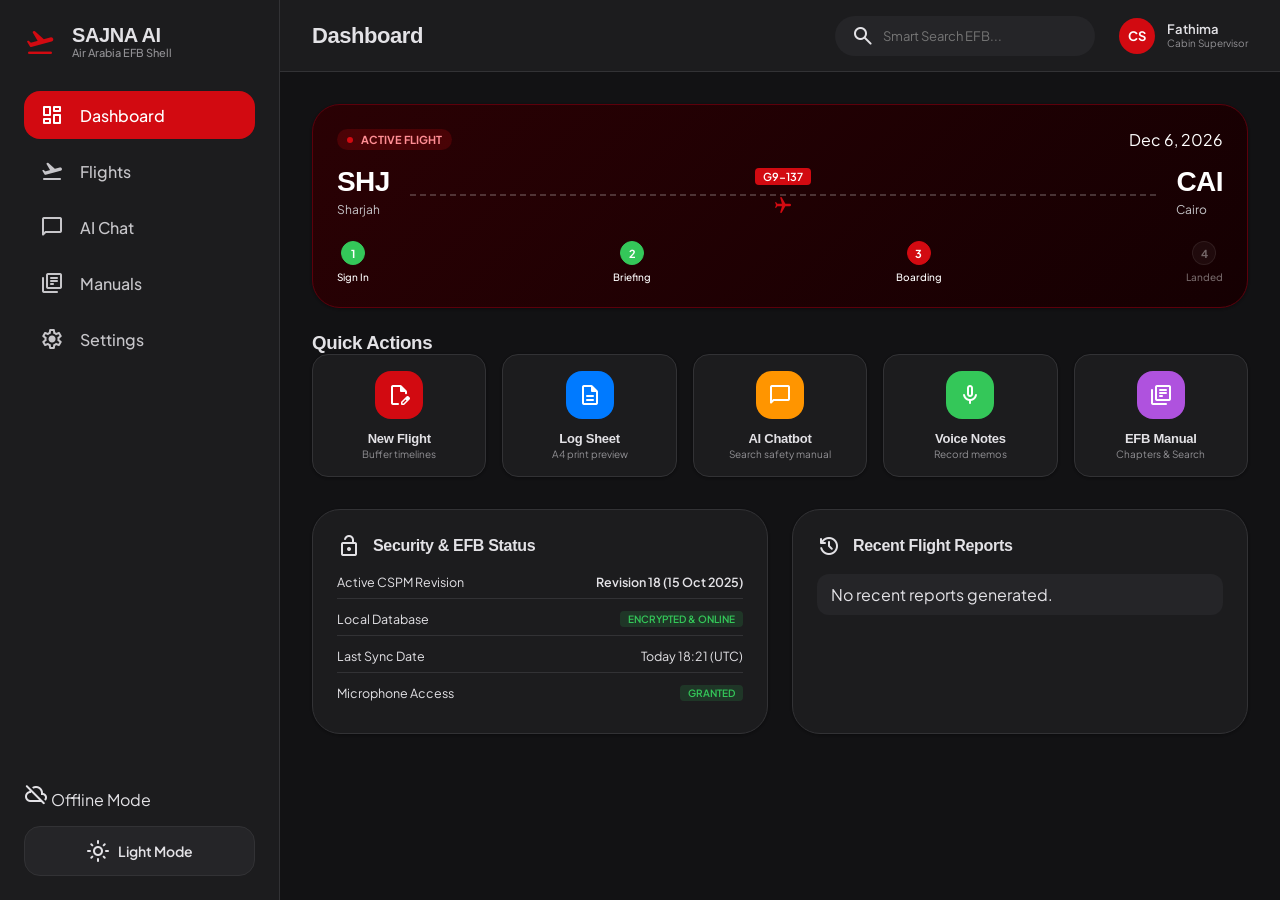
==== commit 83280c3c: "Redesign app interface to Material Design 3 and PWA bottom nav" ====
--- a/web_simulator/index.html
+++ b/web_simulator/index.html
@@ -3,911 +3,964 @@
 <head>
   <meta charset="UTF-8">
   <meta name="viewport" content="width=device-width, initial-scale=1.0">
-  <title>SAJNA AI - Offline-First Cabin Crew Assistant</title>
-  <!-- Material Symbols and Fonts -->
+  <title>SAJNA AI - Offline-First EFB Assistant</title>
+  
+  <!-- Material 3 Typography & Symbols CDN -->
   <link href="https://fonts.googleapis.com/css2?family=Outfit:wght@300;400;500;600;700&family=Plus+Jakarta+Sans:wght@300;400;500;600;700&display=swap" rel="stylesheet">
   <link href="https://fonts.googleapis.com/css2?family=Material+Symbols+Rounded:opsz,wght,FILL,GRAD@20..48,100..700,0..1,-50..200" rel="stylesheet" />
+  
   <link rel="stylesheet" href="app.css">
   <link rel="manifest" href="manifest.json">
   <meta name="theme-color" content="#D20A11">
   <link rel="apple-touch-icon" href="icon-192.png">
 </head>
 <body class="dark-mode">
+  
   <div class="app-container">
     
-    <!-- Sidebar Navigation -->
+    <!-- Desktop/Tablet Sidebar Navigation (Hidden on Mobile) -->
     <aside class="sidebar">
       <div class="sidebar-brand">
         <span class="material-symbols-rounded brand-icon">flight_takeoff</span>
         <div class="brand-text">
           <h1>SAJNA AI</h1>
-          <p>Air Arabia Cabin Assistant</p>
+          <p>Air Arabia EFB Shell</p>
         </div>
       </div>
       
       <nav class="sidebar-menu">
-        <a href="#dashboard" class="menu-item active" data-view="dashboard">
+        <a href="#" class="menu-item active" data-view="dashboard">
           <span class="material-symbols-rounded">dashboard</span>
           <span>Dashboard</span>
         </a>
-        <a href="#report-generator" class="menu-item" data-view="report-generator">
-          <span class="material-symbols-rounded">edit_document</span>
-          <span>Flight Report</span>
+        <a href="#" class="menu-item" data-view="report">
+          <span class="material-symbols-rounded">flight_takeoff</span>
+          <span>Flights</span>
         </a>
-        <a href="#log-sheet" class="menu-item" data-view="log-sheet">
-          <span class="material-symbols-rounded">description</span>
-          <span>Flight Log Sheet</span>
+        <a href="#" class="menu-item" data-view="chat">
+          <span class="material-symbols-rounded">chat_bubble</span>
+          <span>AI Chat</span>
         </a>
-        <a href="#ai-chat" class="menu-item" data-view="ai-chat">
-          <span class="material-symbols-rounded">chat_bubble</span>
-          <span>SAJNA AI Chat</span>
+        <a href="#" class="menu-item" data-view="manuals">
+          <span class="material-symbols-rounded">library_books</span>
+          <span>Manuals</span>
         </a>
-        <a href="#notes" class="menu-item" data-view="notes">
-          <span class="material-symbols-rounded">notes</span>
-          <span>Flight & Voice Notes</span>
-        </a>
-        <a href="#manuals" class="menu-item" data-view="manuals">
-          <span class="material-symbols-rounded">library_books</span>
-          <span>Manual Library</span>
-        </a>
-        <a href="#checklists" class="menu-item" data-view="checklists">
-          <span class="material-symbols-rounded">fact_check</span>
-          <span>Checklists</span>
-        </a>
-        <a href="#calculators" class="menu-item" data-view="calculators">
-          <span class="material-symbols-rounded">calculate</span>
-          <span>Calculators</span>
-        </a>
-        <a href="#defects" class="menu-item" data-view="defects">
-          <span class="material-symbols-rounded">report_problem</span>
-          <span>Cabin Defect Log</span>
+        <a href="#" class="menu-item" data-view="settings">
+          <span class="material-symbols-rounded">settings</span>
+          <span>Settings</span>
         </a>
       </nav>
       
       <div class="sidebar-footer">
-        <div class="offline-badge">
-          <span class="material-symbols-rounded badge-icon">wifi_off</span>
-          <span class="badge-text">Offline-First Mode</span>
+        <div id="sync-indicator" class="sync-status offline">
+          <span class="material-symbols-rounded">cloud_off</span>
+          <span>Offline Mode</span>
         </div>
-        <button id="theme-toggle" class="theme-btn">
+        <button id="theme-toggle" class="btn btn-tonal btn-block">
           <span class="material-symbols-rounded">light_mode</span>
           <span>Light Mode</span>
         </button>
       </div>
     </aside>
 
-    <!-- Main Content Area -->
+    <!-- Main Viewport Area -->
     <main class="main-content">
       
-      <!-- Top header bar -->
+      <!-- Top Action Bar -->
       <header class="top-bar">
-        <div class="header-search">
-          <span class="material-symbols-rounded search-icon">search</span>
-          <input type="text" id="global-search" placeholder="Smart Search reports, notes, manuals, defects...">
+        <div class="top-bar-left">
+          <h2 id="view-title">Dashboard</h2>
         </div>
-        <div class="header-profile">
-          <div class="sync-status offline" id="sync-indicator">
-            <span class="material-symbols-rounded">cloud_off</span>
-            <span>Offline</span>
-          </div>
-          <div class="profile-info">
-            <span class="profile-name">Sajana Shainulabdeen</span>
-            <span class="profile-role">Cabin Supervisor (CS-L1)</span>
-          </div>
-          <div class="profile-avatar">S</div>
+        
+        <div class="top-bar-right">
+          <div class="search-box-wrapper">
+            <span class="material-symbols-rounded">search</span>
+            <input type="search" id="global-search" class="header-search" placeholder="Smart Search EFB...">
+          </div>
+          <div class="profile-badge">
+            <div class="profile-initials">CS</div>
+            <div class="profile-info">
+              <span class="profile-name">Fathima</span>
+              <span class="profile-role">Cabin Supervisor</span>
+            </div>
+          </div>
         </div>
       </header>
 
       <!-- View Containers -->
       <div class="view-viewport">
-
-        <!-- DASHBOARD VIEW -->
+        
+        <!-- ================= VIEW 1: DASHBOARD ================= -->
         <section id="view-dashboard" class="app-view active">
-          <div class="view-header">
-            <h2>Welcome back, Sajana</h2>
-            <p>Here is your operational status for today's sectors.</p>
-          </div>
           
-          <!-- Summary Cards -->
-          <div class="summary-grid">
-            <div class="summary-card crimson-glow">
-              <div class="summary-card-header">
-                <h3>Today's Flight</h3>
-                <span class="material-symbols-rounded text-crimson">flight</span>
-              </div>
-              <div class="flight-brief">
-                <span class="flight-no" id="dash-flight-no">G9-137</span>
-                <span class="flight-sector" id="dash-sector">SHJ - JED - SHJ</span>
-                <div class="flight-aircraft">Aircraft: <strong id="dash-ac-reg">A6-ABM</strong> (<span id="dash-ac-type">A320</span>)</div>
-              </div>
+          <!-- Today's Flight Status Card -->
+          <div class="card status-hero-card">
+            <div class="status-hero-header">
+              <div class="status-badge-live"><span class="badge-dot"></span>Active Flight</div>
+              <span class="hero-date" id="hero-date-val">20 Jul 2026</span>
             </div>
             
-            <div class="summary-card">
-              <div class="summary-card-header">
-                <h3>Calculated Timings</h3>
-                <span class="material-symbols-rounded text-yellow">schedule</span>
-              </div>
-              <div class="dash-timing-summary">
-                <div class="dash-time-row">
-                  <span>Sign In:</span>
-                  <strong id="dash-signin-time">02:10 UTC</strong>
-                </div>
-                <div class="dash-time-row">
-                  <span>Doors Close:</span>
-                  <strong id="dash-close-time">03:10 UTC</strong>
-                </div>
-              </div>
-            </div>
-
-            <div class="summary-card">
-              <div class="summary-card-header">
-                <h3>Active Crew</h3>
-                <span class="material-symbols-rounded text-green">groups</span>
-              </div>
-              <div class="dash-crew-list">
-                <div class="crew-pill">L1: Sajana (CS)</div>
-                <div class="crew-pill">R1: Prakriti</div>
-                <div class="crew-pill">L4: Mouna</div>
+            <div class="status-hero-body">
+              <div class="flight-sector-display">
+                <div class="sector-node">
+                  <h3>SHJ</h3>
+                  <p>Sharjah</p>
+                </div>
+                <div class="flight-arrow-path">
+                  <span class="flight-no-badge">G9-137</span>
+                  <div class="flight-line-dashed"></div>
+                  <span class="material-symbols-rounded">flight</span>
+                </div>
+                <div class="sector-node">
+                  <h3>CAI</h3>
+                  <p>Cairo</p>
+                </div>
               </div>
             </div>
             
-            <div class="summary-card">
-              <div class="summary-card-header">
-                <h3>Offline Manual RAG</h3>
-                <span class="material-symbols-rounded text-purple">memory</span>
-              </div>
-              <div class="dash-rag-status">
-                <div class="rag-ready-pill">
-                  <span class="material-symbols-rounded">check_circle</span>
-                  <span>1,226 pages cached</span>
-                </div>
-                <span class="rag-ver">CSPM Rev 18 (Oct 2025)</span>
-              </div>
-            </div>
-          </div>
-
-          <!-- Interactive Dashboard Panels -->
+            <!-- Quick Timeline Milestones -->
+            <div class="flight-timeline-progress">
+              <div class="timeline-step completed">
+                <div class="step-indicator">1</div>
+                <span class="step-label">Sign In</span>
+              </div>
+              <div class="timeline-step completed">
+                <div class="step-indicator">2</div>
+                <span class="step-label">Briefing</span>
+              </div>
+              <div class="timeline-step active">
+                <div class="step-indicator">3</div>
+                <span class="step-label">Boarding</span>
+              </div>
+              <div class="timeline-step">
+                <div class="step-indicator">4</div>
+                <span class="step-label">Landed</span>
+              </div>
+            </div>
+          </div>
+
+          <!-- Quick Actions Grid -->
+          <h3 class="section-title">Quick Actions</h3>
+          <div class="quick-actions-grid">
+            <div class="action-tile" onclick="switchView('report')">
+              <div class="action-icon-circle bg-red">
+                <span class="material-symbols-rounded">edit_document</span>
+              </div>
+              <h4>New Flight</h4>
+              <p>Buffer timelines</p>
+            </div>
+            
+            <div class="action-tile" onclick="switchView('report'); document.getElementById('tab-log-sheet').click();">
+              <div class="action-icon-circle bg-blue">
+                <span class="material-symbols-rounded">description</span>
+              </div>
+              <h4>Log Sheet</h4>
+              <p>A4 print preview</p>
+            </div>
+            
+            <div class="action-tile" onclick="switchView('chat')">
+              <div class="action-icon-circle bg-orange">
+                <span class="material-symbols-rounded">chat_bubble</span>
+              </div>
+              <h4>AI Chatbot</h4>
+              <p>Search safety manual</p>
+            </div>
+            
+            <div class="action-tile" onclick="switchView('settings'); document.getElementById('tab-notes-config').click();">
+              <div class="action-icon-circle bg-green">
+                <span class="material-symbols-rounded">mic</span>
+              </div>
+              <h4>Voice Notes</h4>
+              <p>Record memos</p>
+            </div>
+            
+            <div class="action-tile" onclick="switchView('manuals')">
+              <div class="action-icon-circle bg-purple">
+                <span class="material-symbols-rounded">library_books</span>
+              </div>
+              <h4>EFB Manual</h4>
+              <p>Chapters & Search</p>
+            </div>
+          </div>
+
+          <!-- Dashboard Panel Cards -->
           <div class="dashboard-panels">
-            <div class="panel-main">
-              <div class="panel-header">
-                <h3>Active Flight Timeline</h3>
-                <button class="panel-btn text-crimson" onclick="switchView('report-generator')">Open Report</button>
-              </div>
-              <div class="timeline-container-scroll">
-                <div class="timeline-visual" id="dash-timeline-visual">
-                  <div class="timeline-node completed">
-                    <div class="node-icon">🟢</div>
-                    <div class="node-info">
-                      <h4>Arrive to Office</h4>
-                      <span class="node-time">01:55 Local</span>
-                    </div>
-                  </div>
-                  <div class="timeline-node active">
-                    <div class="node-icon">🟡</div>
-                    <div class="node-info">
-                      <h4>Briefing Starts</h4>
-                      <span class="node-time">02:10 Local</span>
-                    </div>
-                  </div>
-                  <div class="timeline-node">
-                    <div class="node-icon">⚪</div>
-                    <div class="node-info">
-                      <h4>Boarding Clearance</h4>
-                      <span class="node-time">02:50 Local</span>
-                    </div>
-                  </div>
-                </div>
-              </div>
-            </div>
-            
-            <div class="panel-side">
-              <div class="panel-header">
-                <h3>Recent Reports & Log Sheets</h3>
-              </div>
-              <ul class="recent-list" id="recent-reports-list">
-                <!-- Javascript fills this -->
-              </ul>
+            <!-- Manual Sync Status -->
+            <div class="card panel-card">
+              <div class="card-header-icon">
+                <span class="material-symbols-rounded text-crimson">lock_open</span>
+                <h3>Security & EFB Status</h3>
+              </div>
+              <div class="panel-body">
+                <div class="status-metric-row">
+                  <span>Active CSPM Revision</span>
+                  <strong>Revision 18 (15 Oct 2025)</strong>
+                </div>
+                <div class="status-metric-row">
+                  <span>Local Database</span>
+                  <span class="badge badge-success">Encrypted & Online</span>
+                </div>
+                <div class="status-metric-row">
+                  <span>Last Sync Date</span>
+                  <span>Today 18:21 (UTC)</span>
+                </div>
+                <div class="status-metric-row">
+                  <span>Microphone Access</span>
+                  <span class="badge badge-success">Granted</span>
+                </div>
+              </div>
+            </div>
+
+            <!-- Recent Reports Log -->
+            <div class="card panel-card">
+              <div class="card-header-icon">
+                <span class="material-symbols-rounded text-blue">history</span>
+                <h3>Recent Flight Reports</h3>
+              </div>
+              <div class="panel-body">
+                <ul class="recent-reports-list" id="recent-reports-list">
+                  <!-- Javascript will populate this -->
+                </ul>
+              </div>
             </div>
           </div>
         </section>
-
-
-        <!-- FLIGHT REPORT GENERATOR -->
-        <section id="view-report-generator" class="app-view">
-          <div class="view-header">
-            <h2>Smart Flight Report Generator</h2>
-            <p>Enter local departure/arrival timings. The app automatically calculates all benchmarks.</p>
-          </div>
+        
+        <!-- ================= VIEW 2: FLIGHTS & WIZARDS ================= -->
+        <section id="view-report" class="app-view">
           
-          <div class="report-layout">
-            <div class="report-inputs-card card">
-              <h3>Flight Specifications</h3>
-              <form id="report-form" class="form-grid">
-                <div class="form-group">
-                  <label for="rep-date">Flight Date</label>
-                  <input type="date" id="rep-date" required>
+          <!-- Tab Navigation inside Flights -->
+          <div class="tab-bar">
+            <button class="tab-btn active" id="tab-report-form" onclick="toggleSubTab('report-form')">
+              <span class="material-symbols-rounded">edit_document</span>
+              <span>Flight Report</span>
+            </button>
+            <button class="tab-btn" id="tab-log-sheet" onclick="toggleSubTab('log-sheet')">
+              <span class="material-symbols-rounded">description</span>
+              <span>A4 Flight Log Sheet</span>
+            </button>
+          </div>
+
+          <!-- Sub-Tab A: Flight Report Inputs and Timelines -->
+          <div id="subtab-report-form" class="subtab-content active">
+            <div class="report-layout">
+              <!-- Parameters Form Card -->
+              <div class="card form-card">
+                <h3>Flight Configuration</h3>
+                <form id="report-form" class="grid-form">
+                  <div class="form-grid">
+                    <div class="form-group">
+                      <label for="rep-date">Flight Date</label>
+                      <input type="date" id="rep-date" required>
+                    </div>
+                    <div class="form-group">
+                      <label for="rep-flight-no">Flight Number</label>
+                      <input type="text" id="rep-flight-no" placeholder="e.g. G9-137" required>
+                    </div>
+                    <div class="form-group">
+                      <label for="rep-sector">Sector (From - To)</label>
+                      <input type="text" id="rep-sector" placeholder="e.g. SHJ-CAI" required>
+                    </div>
+                    <div class="form-group">
+                      <label for="rep-ac-type">Aircraft Type</label>
+                      <select id="rep-ac-type">
+                        <option value="A320">Airbus A320</option>
+                        <option value="A321">Airbus A321</option>
+                      </select>
+                    </div>
+                    <div class="form-group">
+                      <label for="rep-ac-reg">Aircraft Reg</label>
+                      <input type="text" id="rep-ac-reg" placeholder="e.g. A6-ANA" required>
+                    </div>
+                    <div class="form-group">
+                      <label for="rep-pax-count">Passenger Count</label>
+                      <input type="number" id="rep-pax-count" placeholder="e.g. 162" required>
+                    </div>
+                    <div class="form-group">
+                      <label for="rep-std">Scheduled Departure (STD)</label>
+                      <input type="time" id="rep-std" required>
+                    </div>
+                    <div class="form-group">
+                      <label for="rep-sta">Scheduled Arrival (STA)</label>
+                      <input type="time" id="rep-sta" required>
+                    </div>
+                    <div class="form-group">
+                      <label for="rep-timezone">Outstation Timezone Offset (relative to UTC)</label>
+                      <input type="number" id="rep-timezone" placeholder="e.g. 2 for Cairo" required>
+                    </div>
+                    <div class="form-group full-width">
+                      <label for="rep-specials">Special Category Passengers (SCPs)</label>
+                      <input type="text" id="rep-specials" placeholder="e.g. 2 WCHR, 1 INF, 1 DEPO">
+                    </div>
+                  </div>
+                  <button type="submit" class="btn btn-primary btn-block">Generate Flight Timelines</button>
+                </form>
+              </div>
+
+              <!-- Output Timelines List Card -->
+              <div class="card timeline-output-card">
+                <div class="timeline-output-header">
+                  <h3>Calculated Benchmark Timelines</h3>
+                  <div class="toggle-group">
+                    <button class="btn-toggle active" id="btn-show-local">Local Time</button>
+                    <button class="btn-toggle" id="btn-show-utc">UTC Time</button>
+                  </div>
                 </div>
                 
-                <div class="form-group">
-                  <label for="rep-flight-no">Flight Number</label>
-                  <input type="text" id="rep-flight-no" placeholder="e.g. G9-137" required>
-                </div>
-
-                <div class="form-group">
-                  <label for="rep-sector">Sector</label>
-                  <input type="text" id="rep-sector" placeholder="e.g. SHJ-JED" required>
-                </div>
-
-                <div class="form-group">
-                  <label for="rep-ac-type">Aircraft Type</label>
-                  <select id="rep-ac-type" required>
-                    <option value="A320">Airbus A320</option>
-                    <option value="A321">Airbus A321</option>
-                  </select>
-                </div>
-
-                <div class="form-group">
-                  <label for="rep-ac-reg">A/C Registration</label>
-                  <input type="text" id="rep-ac-reg" placeholder="e.g. A6-ABM" required>
-                </div>
-
-                <div class="form-group">
-                  <label for="rep-pax-count">Passenger Count</label>
-                  <input type="number" id="rep-pax-count" placeholder="147" required>
-                </div>
-
-                <div class="form-group">
-                  <label for="rep-std">Departure Time (Local)</label>
-                  <input type="time" id="rep-std" required>
-                </div>
-
-                <div class="form-group">
-                  <label for="rep-sta">Arrival Time (Local)</label>
-                  <input type="time" id="rep-sta" required>
+                <div class="timings-result-grid" id="timings-result-grid">
+                  <div class="timings-placeholder">
+                    <span class="material-symbols-rounded">schedule</span>
+                    <p>Enter flight parameters and press generate to show timeline buffers.</p>
+                  </div>
                 </div>
                 
-                <div class="form-group">
-                  <label for="rep-timezone">Airport Timezone Offset</label>
-                  <select id="rep-timezone" required>
-                    <option value="+4">Sharjah (SHJ) UTC+4</option>
-                    <option value="+3">Jeddah / Cairo (JED/CAI) UTC+3</option>
-                    <option value="+2">Amman (AMM) UTC+2</option>
-                    <option value="+1">Casablanca (CMN) UTC+1</option>
-                    <option value="+0">UTC / GMT</option>
-                  </select>
-                </div>
-
-                <div class="form-group full-width">
-                  <label for="rep-specials">Special Passengers (SCPs)</label>
-                  <input type="text" id="rep-specials" placeholder="e.g. 1 WCHC, 2 Infants">
-                </div>
-
-                <div class="form-group full-width">
-                  <button type="submit" class="btn btn-primary btn-block">Calculate & Generate Timings</button>
-                </div>
-              </form>
-            </div>
-            
-            <div class="report-results-card card">
-              <div class="results-header">
-                <h3>Operational Timings</h3>
-                <div class="toggle-container">
-                  <button class="toggle-btn active" id="btn-show-local">Local Time</button>
-                  <button class="toggle-btn" id="btn-show-utc">UTC Time</button>
-                </div>
-              </div>
-              
-              <div class="timings-grid" id="timings-result-grid">
-                <div class="timings-placeholder">
-                  <span class="material-symbols-rounded">update</span>
-                  <p>Enter Flight details to generate timelines</p>
-                </div>
-              </div>
-              
-              <div class="results-footer" id="results-action-buttons" style="display: none;">
-                <button class="btn btn-outline" id="btn-edit-timings">
-                  <span class="material-symbols-rounded">edit</span> Edit Timings
-                </button>
-                <button class="btn btn-primary" id="btn-save-report">
-                  <span class="material-symbols-rounded">save</span> Save Report & Populate Log Sheet
-                </button>
-              </div>
-            </div>
-          </div>
-        </section>
-
-
-        <!-- FLIGHT LOG SHEET VIEW (EXACT MATCHING TEMPLATE ONLY) -->
-        <section id="view-log-sheet" class="app-view">
-          <div class="view-header">
-            <h2>Cabin Flight Log Sheet</h2>
-            <p>Automatically populated from active flight reports. Export as Docx/PDF, share, or duplicate.</p>
-          </div>
-          
-          <div class="log-sheet-actions card">
-            <button class="btn btn-primary" id="btn-export-pdf">
-              <span class="material-symbols-rounded">picture_as_pdf</span> Export as PDF
-            </button>
-            <button class="btn btn-outline" id="btn-export-docx">
-              <span class="material-symbols-rounded">article</span> Export as Word (.docx)
-            </button>
-            <button class="btn btn-outline" id="btn-share-log">
-              <span class="material-symbols-rounded">share</span> Share Log
-            </button>
-            <button class="btn btn-outline" id="btn-duplicate-log">
-              <span class="material-symbols-rounded">content_copy</span> Duplicate
-            </button>
-            <button class="btn btn-outline" id="btn-print-log" onclick="window.print()">
-              <span class="material-symbols-rounded">print</span> Print Sheet
-            </button>
-          </div>
-
-          <!-- Flight Log Sheet Template Container -->
-          <div class="log-sheet-template-wrapper">
-            <div class="log-sheet-paper" id="log-sheet-print-area">
-              
-              <!-- Paper Header -->
-              <div class="sheet-title-section">
-                <h2>DATE : <input type="text" class="sheet-cell inline-cell" style="width:100px;" id="sheet-date" value="13/07/2026"> SECTOR : <input type="text" class="sheet-cell inline-cell" style="width:140px;" id="sheet-sector" value="SHJ-JED-SHJ"> A/C REG : A6 - <input type="text" class="sheet-cell inline-cell" style="width:80px;" id="sheet-ac-reg" value="ABM"> BAY : <input type="text" class="sheet-cell inline-cell" style="width:80px;" id="sheet-bay" value="12A"></h2>
-              </div>
-              
-              <!-- Top Metadata Box -->
-              <table class="sheet-table meta-table">
-                <tr>
-                  <td style="width:50%;"><strong>FLIGHT TIME OUTBOUND:</strong> <input type="text" class="sheet-cell" id="sheet-time-out" value="02 HR 50 MIN"></td>
-                  <td style="width:50%;"><strong>FLIGHT TIME INBOUND:</strong> <input type="text" class="sheet-cell" id="sheet-time-in" value="02 HR 45 MIN"></td>
-                </tr>
-                <tr>
-                  <td colspan="2">
-                    <table style="width:100%; border:none; margin:0;" class="nested-table">
-                      <tr style="border:none;">
-                        <td style="border:none; width:33%;"><strong>PAX OUTBOUND:</strong> <input type="text" class="sheet-cell inline-cell" style="width:60px;" id="sheet-pax-out" value="147"></td>
-                        <td style="border:none; width:33%;"><strong>PAX INBOUND:</strong> <input type="text" class="sheet-cell inline-cell" style="width:60px;" id="sheet-pax-in" value="102"></td>
-                        <td style="border:none; width:34%;"><strong>TOTAL:</strong> <input type="text" class="sheet-cell inline-cell" style="width:80px;" id="sheet-pax-total" value="249"></td>
-                      </tr>
-                    </table>
-                  </td>
-                </tr>
-                <tr>
-                  <td colspan="2">
-                    <table style="width:100%; border:none; margin:0;" class="nested-table">
-                      <tr style="border:none;">
-                        <td style="border:none; width:33%;"><strong>SALES OUTB (L/D):</strong> <input type="text" class="sheet-cell inline-cell" style="width:80px;" id="sheet-sales-out" value="1200"></td>
-                        <td style="border:none; width:33%;"><strong>SALES IN (L/D):</strong> <input type="text" class="sheet-cell inline-cell" style="width:80px;" id="sheet-sales-in" value="850"></td>
-                        <td style="border:none; width:34%;"><strong>TOTAL:</strong> <input type="text" class="sheet-cell inline-cell" style="width:100px;" id="sheet-sales-total" value="2050"></td>
-                      </tr>
-                    </table>
-                  </td>
-                </tr>
-              </table>
-
-              <!-- Left/Right Operations Timings -->
-              <div class="sheet-split-grid">
-                <div class="sheet-col">
-                  <div class="sheet-col-header">OUTBOUND (Flight No: <input type="text" class="sheet-cell inline-cell" style="width:60px; font-weight:bold;" id="sheet-fl-out" value="G9-137">)</div>
-                  <table class="sheet-table timing-table">
+                <div class="results-action-buttons" id="results-action-buttons" style="display:none;">
+                  <button id="btn-save-report" class="btn btn-primary">
+                    <span class="material-symbols-rounded">save</span> Populate Log Sheet
+                  </button>
+                </div>
+              </div>
+            </div>
+          </div>
+
+          <!-- Sub-Tab B: Flight Log Sheet Preview & Export -->
+          <div id="subtab-log-sheet" class="subtab-content">
+            <div class="log-sheet-wizard">
+              <div class="card wizard-actions-card">
+                <h3>Log Sheet Actions</h3>
+                <div class="actions-buttons-row">
+                  <button id="btn-export-pdf" class="btn btn-tonal">
+                    <span class="material-symbols-rounded">picture_as_pdf</span> Print / Save PDF
+                  </button>
+                  <button id="btn-export-docx" class="btn btn-tonal">
+                    <span class="material-symbols-rounded">description</span> Export Word (.doc)
+                  </button>
+                  <button id="btn-share-log" class="btn btn-tonal">
+                    <span class="material-symbols-rounded">share</span> Share Report
+                  </button>
+                  <button id="btn-duplicate-log" class="btn btn-tonal">
+                    <span class="material-symbols-rounded">content_copy</span> Duplicate for Next Flight
+                  </button>
+                </div>
+              </div>
+
+              <!-- A4 Page Recreated Layout Container -->
+              <div class="log-sheet-template-wrapper">
+                <div class="log-sheet-paper" id="log-sheet-print-area">
+                  
+                  <div class="sheet-header">
+                    <div class="sheet-title-section">
+                      <h2>Air Arabia</h2>
+                      <h1>Cabin Flight Log Sheet</h1>
+                      <div class="sheet-sub">Official Flight Operations & Safety Record (All times in UTC)</div>
+                    </div>
+                  </div>
+
+                  <!-- Segment Details Section -->
+                  <div class="sheet-section-title">1. Flight Segment Details</div>
+                  <table class="sheet-table">
                     <tr>
-                      <td style="width:70%;"><strong>BRIEFING STARTS</strong></td>
-                      <td><input type="text" class="sheet-cell" id="sheet-t-brief-start" value="02.10"></td>
+                      <th>Date</th>
+                      <td><input type="text" id="sheet-date" class="sheet-cell"></td>
+                      <th>Sector</th>
+                      <td><input type="text" id="sheet-sector" class="sheet-cell"></td>
+                      <th>A/C Reg</th>
+                      <td><input type="text" id="sheet-ac-reg" class="sheet-cell"></td>
                     </tr>
                     <tr>
-                      <td><strong>BRIEFING COMPLETED</strong></td>
-                      <td><input type="text" class="sheet-cell" id="sheet-t-brief-end" value="02.20"></td>
+                      <th>Flight Outbound</th>
+                      <td><input type="text" id="sheet-fl-out" class="sheet-cell"></td>
+                      <th>Pax Count</th>
+                      <td><input type="text" id="sheet-pax-out" class="sheet-cell"></td>
+                      <th>Specials (SCPs)</th>
+                      <td><input type="text" id="sheet-specials-out" class="sheet-cell"></td>
                     </tr>
                     <tr>
-                      <td><strong>FIRST BUS</strong></td>
-                      <td><input type="text" class="sheet-cell" id="sheet-t-bus1" value="02.22"></td>
+                      <th>Flight Inbound</th>
+                      <td><input type="text" id="sheet-fl-in" class="sheet-cell"></td>
+                      <th>Pax Inbound</th>
+                      <td><input type="text" class="sheet-cell"></td>
+                      <th>Specials Inbound</th>
+                      <td><input type="text" class="sheet-cell"></td>
+                    </tr>
+                  </table>
+
+                  <!-- Timing Benchmarks Grid -->
+                  <div class="sheet-section-title">2. Operational Timings (UTC)</div>
+                  <div class="sheet-split-grid">
+                    <div class="sheet-col">
+                      <div class="col-title">Outbound Milestone</div>
+                      <table class="sheet-table">
+                        <tr><th>Briefing Start</th><td><input type="text" id="sheet-t-brief-start" class="sheet-cell"></td></tr>
+                        <tr><th>Briefing End</th><td><input type="text" id="sheet-t-brief-end" class="sheet-cell"></td></tr>
+                        <tr><th>First Bus</th><td><input type="text" id="sheet-t-bus1" class="sheet-cell"></td></tr>
+                        <tr><th>Second Bus</th><td><input type="text" id="sheet-t-bus2" class="sheet-cell"></td></tr>
+                        <tr><th>Crew Onboard</th><td><input type="text" id="sheet-t-cabin-ob" class="sheet-cell"></td></tr>
+                        <tr><th>Cleaning Start</th><td><input type="text" id="sheet-t-clean-start" class="sheet-cell"></td></tr>
+                        <tr><th>Cleaning Done</th><td><input type="text" id="sheet-t-clean-end" class="sheet-cell"></td></tr>
+                        <tr><th>Boarding Clear</th><td><input type="text" id="sheet-t-board-clear" class="sheet-cell"></td></tr>
+                        <tr><th>First Pax</th><td><input type="text" id="sheet-t-first-pax" class="sheet-cell"></td></tr>
+                        <tr><th>Last Pax</th><td><input type="text" id="sheet-t-last-pax" class="sheet-cell"></td></tr>
+                        <tr><th>Door Closed</th><td><input type="text" id="sheet-t-door-close" class="sheet-cell"></td></tr>
+                      </table>
+                    </div>
+
+                    <div class="sheet-col">
+                      <div class="col-title">Inbound / Transit Milestone</div>
+                      <table class="sheet-table">
+                        <tr><th>Aircraft Landed</th><td><input type="text" id="sheet-t-land" class="sheet-cell"></td></tr>
+                        <tr><th>Door Open</th><td><input type="text" id="sheet-t-door-open" class="sheet-cell"></td></tr>
+                        <tr><th>Last Disembark</th><td><input type="text" id="sheet-t-last-disembark" class="sheet-cell"></td></tr>
+                        <tr><th>Transit Clean Start</th><td><input type="text" id="sheet-t-in-clean-start" class="sheet-cell"></td></tr>
+                        <tr><th>Transit Clean End</th><td><input type="text" id="sheet-t-in-clean-end" class="sheet-cell"></td></tr>
+                        <tr><th>Transit Boarding Clear</th><td><input type="text" id="sheet-t-in-board-clear" class="sheet-cell"></td></tr>
+                        <tr><th>Transit First Pax</th><td><input type="text" id="sheet-t-in-first-pax" class="sheet-cell"></td></tr>
+                        <tr><th>Transit Last Pax</th><td><input type="text" id="sheet-t-in-last-pax" class="sheet-cell"></td></tr>
+                        <tr><th>Transit Door Close</th><td><input type="text" id="sheet-t-in-door-close" class="sheet-cell"></td></tr>
+                        <tr><th>Sharjah Door Open</th><td><input type="text" id="sheet-t-shj-open" class="sheet-cell"></td></tr>
+                        <tr><th>Sharjah Last Disembark</th><td><input type="text" id="sheet-t-shj-last" class="sheet-cell"></td></tr>
+                      </table>
+                    </div>
+                  </div>
+
+                  <!-- Seals Verification & Briefings -->
+                  <div class="sheet-section-title">3. Safety Verifications & Security Seals</div>
+                  <table class="sheet-table">
+                    <tr>
+                      <th>Forward Seals (L1/R1)</th>
+                      <td><input type="text" value="OK / Secure - 418519" class="sheet-cell"></td>
+                      <th>Aft Seals (L4/R4)</th>
+                      <td><input type="text" value="OK / Secure - 912851" class="sheet-cell"></td>
                     </tr>
                     <tr>
-                      <td><strong>SECOND BUS</strong></td>
-                      <td><input type="text" class="sheet-cell" id="sheet-t-bus2" value="02.30"></td>
-                    </tr>
-                    <tr>
-                      <td><strong>FC ONBOARD / CC ONBOARD</strong></td>
-                      <td><input type="text" class="sheet-cell" id="sheet-t-cabin-ob" value="02.40"></td>
-                    </tr>
-                    <tr>
-                      <td><strong>CLEANING STARTS</strong></td>
-                      <td><input type="text" class="sheet-cell" id="sheet-t-clean-start" value="00.00"></td>
-                    </tr>
-                    <tr>
-                      <td><strong>CLEANING DONE</strong></td>
-                      <td><input type="text" class="sheet-cell" id="sheet-t-clean-end" value="00.00"></td>
-                    </tr>
-                    <tr>
-                      <td><strong>BOARDING CLEARANCE</strong></td>
-                      <td><input type="text" class="sheet-cell" id="sheet-t-board-clear" value="02.50"></td>
-                    </tr>
-                    <tr>
-                      <td><strong>FIRST PASSENGER</strong></td>
-                      <td><input type="text" class="sheet-cell" id="sheet-t-first-pax" value="02.51"></td>
-                    </tr>
-                    <tr>
-                      <td><strong>LAST PASSENGER</strong></td>
-                      <td><input type="text" class="sheet-cell" id="sheet-t-last-pax" value="03.08"></td>
-                    </tr>
-                    <tr>
-                      <td><strong>DOOR CLOSED</strong></td>
-                      <td><input type="text" class="sheet-cell" id="sheet-t-door-close" value="03.10"></td>
+                      <th>Pre-flight Safety Checks</th>
+                      <td><input type="text" value="Completed by all crew positions" class="sheet-cell"></td>
+                      <th>Commander Briefing</th>
+                      <td><input type="text" value="Received & Actioned" class="sheet-cell"></td>
                     </tr>
                   </table>
-                </div>
-
-                <div class="sheet-col">
-                  <div class="sheet-col-header">INBOUND (Flight No: <input type="text" class="sheet-cell inline-cell" style="width:60px; font-weight:bold;" id="sheet-fl-in" value="G9-138">)</div>
-                  <table class="sheet-table timing-table">
-                    <tr>
-                      <td style="width:70%;"><strong>AIRCRAFT LANDED</strong></td>
-                      <td><input type="text" class="sheet-cell" id="sheet-t-land" value="06.13"></td>
-                    </tr>
-                    <tr>
-                      <td><strong>DOOR OPEN</strong></td>
-                      <td><input type="text" class="sheet-cell" id="sheet-t-door-open" value="06.15"></td>
-                    </tr>
-                    <tr>
-                      <td><strong>LAST PASSENGER</strong></td>
-                      <td><input type="text" class="sheet-cell" id="sheet-t-last-disembark" value="06.20"></td>
-                    </tr>
-                    <tr>
-                      <td><strong>CLEANING STARTS</strong></td>
-                      <td><input type="text" class="sheet-cell" id="sheet-t-in-clean-start" value="06.21"></td>
-                    </tr>
-                    <tr>
-                      <td><strong>CLEANING DONE</strong></td>
-                      <td><input type="text" class="sheet-cell" id="sheet-t-in-clean-end" value="06.29"></td>
-                    </tr>
-                    <tr>
-                      <td><strong>BOARDING CLEARANCE</strong></td>
-                      <td><input type="text" class="sheet-cell" id="sheet-t-in-board-clear" value="06.30"></td>
-                    </tr>
-                    <tr>
-                      <td><strong>FIRST PASSENGER</strong></td>
-                      <td><input type="text" class="sheet-cell" id="sheet-t-in-first-pax" value="06.35"></td>
-                    </tr>
-                    <tr>
-                      <td><strong>LAST PASSENGER</strong></td>
-                      <td><input type="text" class="sheet-cell" id="sheet-t-in-last-pax" value="06.55"></td>
-                    </tr>
-                    <tr>
-                      <td><strong>DOOR CLOSED</strong></td>
-                      <td><input type="text" class="sheet-cell" id="sheet-t-in-door-close" value="07.00"></td>
-                    </tr>
-                    <tr>
-                      <td><strong>DOOR OPEN IN SHARJAH</strong></td>
-                      <td><input type="text" class="sheet-cell" id="sheet-t-shj-open" value="09.42"></td>
-                    </tr>
-                    <tr>
-                      <td><strong>LAST PASSENGER</strong></td>
-                      <td><input type="text" class="sheet-cell" id="sheet-t-shj-last" value="09.52"></td>
-                    </tr>
-                  </table>
-                </div>
-              </div>
-
-              <!-- Bottom details mapping physical layout -->
-              <table class="sheet-table details-table">
-                <tr>
-                  <td style="width:50%;"><strong>FORWARD SEAL NUMBERS:</strong><br><input type="text" class="sheet-cell" id="sheet-seal-fwd" value="5677889-94"></td>
-                  <td style="width:50%;"><strong>AFT SEAL NUMBERS:</strong><br><input type="text" class="sheet-cell" id="sheet-seal-aft" value="5677895-90"></td>
-                </tr>
-                <tr>
-                  <td><strong>SPECIALS OUTBOUND:</strong><br><input type="text" class="sheet-cell" id="sheet-specials-out" value="WCHC 1, Infants 2"></td>
-                  <td><strong>SPECIALS INBOUND:</strong><br><input type="text" class="sheet-cell" id="sheet-specials-in" value="None"></td>
-                </tr>
-                <tr>
-                  <td colspan="2"><strong>DELAY OUTBOUND:</strong><br><input type="text" class="sheet-cell" id="sheet-delay-out" value="Airport closure 3AHRS (ATC Code 3A)"></td>
-                </tr>
-                <tr>
-                  <td colspan="2"><strong>DELAY INBOUND:</strong><br><input type="text" class="sheet-cell" id="sheet-delay-in" value="Inbound slow boarding due to late arrival of pax (10 mins)"></td>
-                </tr>
-                <tr>
-                  <td><strong>ONLINE SERVING OUTBOUND:</strong><br><input type="text" class="sheet-cell" id="sheet-online-out" value="All served"></td>
-                  <td><strong>ONLINE SERVING INBOUND:</strong><br><input type="text" class="sheet-cell" id="sheet-online-in" value="1 no show"></td>
-                </tr>
-              </table>
-
-              <!-- Defect description -->
-              <div class="sheet-section-title">CABIN DEFECTS :</div>
-              <textarea class="sheet-textarea" id="sheet-defects" rows="4">Seat 12C tray table lock broken. IQSMS defect raised. AFT lavatory water leak reported to Ground Engineer.</textarea>
-
-            </div>
-          </div>
+
+                  <!-- Flight Anomalies and Log -->
+                  <div class="sheet-section-title">4. Safety Discrepancies & Delay Log</div>
+                  <div class="sheet-split-grid">
+                    <div class="sheet-col">
+                      <label class="sheet-field-label">Outbound Delay Code / Reason</label>
+                      <textarea class="sheet-textarea" rows="2">None. OTP achieved.</textarea>
+                    </div>
+                    <div class="sheet-col">
+                      <label class="sheet-field-label">Inbound Delay Code / Reason</label>
+                      <textarea class="sheet-textarea" rows="2">None. Standard transit flow.</textarea>
+                    </div>
+                  </div>
+                  
+                  <div style="margin-top:10px;">
+                    <label class="sheet-field-label">Cabin Defect / Safety Discrepancies Logged</label>
+                    <textarea class="sheet-textarea" rows="2">None logged this segment.</textarea>
+                  </div>
+
+                  <div class="sheet-footer-signatures">
+                    <div class="sig-block">
+                      <div class="sig-line"></div>
+                      <span>Cabin Supervisor Signature</span>
+                    </div>
+                    <div class="sig-block">
+                      <div class="sig-line"></div>
+                      <span>Commander Signature (Verify)</span>
+                    </div>
+                  </div>
+
+                </div>
+              </div>
+
+            </div>
+          </div>
+
         </section>
-
-
-        <!-- SAJNA AI OFFLINE CHAT VIEW -->
-        <section id="view-ai-chat" class="app-view">
-          <div class="view-header">
-            <h2>SAJNA AI Chat</h2>
-            <p>Answers queries exclusively from the Air Arabia Cabin Safety Procedure Manual (CSPM Rev 18) stored offline.</p>
-          </div>
-          
+        
+        <!-- ================= VIEW 3: AI SAFETY CHAT ================= -->
+        <section id="view-chat" class="app-view">
           <div class="ai-chat-layout">
-            <!-- Left panel: chat interface -->
-            <div class="chat-container card">
+            
+            <!-- Chat Interface Screen -->
+            <div class="card chat-messages-card">
               <div class="chat-header">
-                <div class="bot-avatar">AI</div>
-                <div class="bot-status">
-                  <h3>SAJNA AI Assistant</h3>
-                  <div class="status-indicator-wrapper">
-                    <span class="pulse-green"></span>
-                    <span>100% Offline CSPM Retrieval</span>
-                  </div>
+                <span class="status-indicator online"></span>
+                <div class="chat-header-meta">
+                  <h3>SAJNA Safety AI</h3>
+                  <p>Ask safety procedures, drills or DGR rules</p>
                 </div>
               </div>
               
-              <div class="chat-messages" id="chat-messages-box">
+              <!-- Chat Logs Box -->
+              <div class="chat-messages-box" id="chat-messages-box">
                 <div class="chat-msg bot">
                   <div class="msg-bubble">
-                    Hello Sajana, I am SAJNA AI. I have fully indexed the **Air Arabia Cabin Safety Procedure Manual (DOC No.: ABY/OPS/CSP/014)** offline on your device.
+                    Hello! I am SAJNA, your offline Safety Assistant. I have cached the entire **Cabin Safety Procedure Manual (Rev 18)**.
                     <br><br>
-                    You can ask me questions about door arming, medical emergencies, dangerous goods, infant rules, fire procedures, or cabin secure checks. How can I help you today?
-                  </div>
-                </div>
-              </div>
-              
+                    You can ask me questions like:
+                    <ul>
+                      <li><em>"How do we arm the cabin doors?"</em></li>
+                      <li><em>"What is the drill for a lithium battery fire?"</em></li>
+                      <li><em>"What should I do if a passenger refuses to fasten their seat belt?"</em></li>
+                    </ul>
+                  </div>
+                </div>
+              </div>
+
+              <!-- Message Composer -->
               <div class="chat-input-bar">
-                <button class="chat-mic-btn" id="btn-voice-chat" title="Offline Speech to Text">
+                <button class="btn-chat-icon" id="btn-voice-chat" title="Speech to Text input">
                   <span class="material-symbols-rounded">mic</span>
                 </button>
-                <input type="text" id="chat-text-input" placeholder="Type a safety question (e.g. 'door arming' or 'fire procedure')...">
-                <button class="chat-send-btn" id="btn-send-chat">
+                <input type="text" id="chat-text-input" placeholder="Type safety query (e.g. 'door arming')...">
+                <button class="btn-chat-icon primary" id="btn-send-chat">
                   <span class="material-symbols-rounded">send</span>
                 </button>
               </div>
             </div>
+
+            <!-- EFB Document Reference Display Panel (Hidden on Mobile) -->
+            <div class="card reference-panel" id="reference-panel">
+              <h3>Active Manual Reference</h3>
+              <div id="manual-ref-box" class="manual-ref-box">
+                <div class="ref-empty-state">
+                  <span class="material-symbols-rounded">find_in_page</span>
+                  <p>When you ask the AI, the corresponding official manual page text and section references will appear here for double verification.</p>
+                </div>
+              </div>
+            </div>
+
+          </div>
+        </section>
+        
+        <!-- ================= VIEW 4: MANUAL E-READER ================= -->
+        <section id="view-manuals" class="app-view">
+          <div class="manuals-layout">
             
-            <!-- Right panel: Document Viewer / Reference Box -->
-            <div class="reference-panel card">
-              <h3>Manual Source Reference</h3>
-              <p class="ref-sub">When you ask a question, the corresponding section of the manual will be highlighted here.</p>
+            <!-- Left Side: TOC and Index -->
+            <div class="card manual-toc-card">
+              <div class="toc-search-wrapper">
+                <span class="material-symbols-rounded">search</span>
+                <input type="text" id="manual-search-index" placeholder="Filter EFB Chapters...">
+              </div>
               
-              <div class="ref-card" id="manual-ref-box">
-                <div class="ref-placeholder">
-                  <span class="material-symbols-rounded">find_in_page</span>
-                  <p>Ask a question in the chat to retrieve live safety references.</p>
-                </div>
-              </div>
-            </div>
+              <ul class="manual-toc-list" id="manual-toc-list">
+                <li class="active" data-chapter="som">
+                  <span class="chapter-badge">SOM</span>
+                  <div class="chapter-desc">
+                    <strong>Administration</strong>
+                    <span>Page 9 - Distribution Control</span>
+                  </div>
+                </li>
+                <li data-chapter="ch1">
+                  <span class="chapter-badge">CH 1</span>
+                  <div class="chapter-desc">
+                    <strong>Qualification & Legal</strong>
+                    <span>Page 12 - Crew Complement</span>
+                  </div>
+                </li>
+                <li data-chapter="ch2">
+                  <span class="chapter-badge">CH 2</span>
+                  <div class="chapter-desc">
+                    <strong>Standard Operating Proc</strong>
+                    <span>Page 268 - Door Arming & Secure</span>
+                  </div>
+                </li>
+                <li data-chapter="ch3">
+                  <span class="chapter-badge">CH 3</span>
+                  <div class="chapter-desc">
+                    <strong>Emergency Equipment</strong>
+                    <span>Page 481 - Oxygen & Extinguishers</span>
+                  </div>
+                </li>
+                <li data-chapter="ch4">
+                  <span class="chapter-badge">CH 4</span>
+                  <div class="chapter-desc">
+                    <strong>Emergency Procedures</strong>
+                    <span>Page 493 - Planned Evacuations</span>
+                  </div>
+                </li>
+                <li data-chapter="ch5">
+                  <span class="chapter-badge">CH 5</span>
+                  <div class="chapter-desc">
+                    <strong>Drills</strong>
+                    <span>Page 580 - Fire Fighting & Smoke</span>
+                  </div>
+                </li>
+                <li data-chapter="ch6">
+                  <span class="chapter-badge">CH 6</span>
+                  <div class="chapter-desc">
+                    <strong>Survival</strong>
+                    <span>Page 601 - Ditching & Sea Survival</span>
+                  </div>
+                </li>
+                <li data-chapter="ch7">
+                  <span class="chapter-badge">CH 7</span>
+                  <div class="chapter-desc">
+                    <strong>Medical & First Aid</strong>
+                    <span>Page 635 - Principles of CPR & AED</span>
+                  </div>
+                </li>
+                <li data-chapter="ch9">
+                  <span class="chapter-badge">CH 9</span>
+                  <div class="chapter-desc">
+                    <strong>A321NEO Systems</strong>
+                    <span>Page 951 - ACF Configuration</span>
+                  </div>
+                </li>
+                <li data-chapter="ch10">
+                  <span class="chapter-badge">CH 10</span>
+                  <div class="chapter-desc">
+                    <strong>Dangerous Goods</strong>
+                    <span>Page 1125 - Cabin Spill Drills</span>
+                  </div>
+                </li>
+                <li data-chapter="ch11">
+                  <span class="chapter-badge">CH 11</span>
+                  <div class="chapter-desc">
+                    <strong>Security</strong>
+                    <span>Page 1134 - Unruly Passenger threat levels</span>
+                  </div>
+                </li>
+                <li data-chapter="ch12">
+                  <span class="chapter-badge">CH 12</span>
+                  <div class="chapter-desc">
+                    <strong>Appendices</strong>
+                    <span>Page 1181 - Flight Logs & CDLs</span>
+                  </div>
+                </li>
+              </ul>
+            </div>
+
+            <!-- Right Side: Full Screen integrated page viewer -->
+            <div class="card manual-page-card">
+              <div class="manual-page-header">
+                <div class="page-controls">
+                  <button class="btn btn-icon" onclick="loadManualPage(parseInt(document.getElementById('manual-page-num').innerText) - 1)">
+                    <span class="material-symbols-rounded">arrow_back</span>
+                  </button>
+                  <span class="page-indicator-text">Page <span id="manual-page-num">9</span> of 1226</span>
+                  <button class="btn btn-icon" onclick="loadManualPage(parseInt(document.getElementById('manual-page-num').innerText) + 1)">
+                    <span class="material-symbols-rounded">arrow_forward</span>
+                  </button>
+                </div>
+                
+                <div class="page-jump-box">
+                  <input type="number" id="manual-jump-input" class="jump-input" placeholder="Page...">
+                  <button id="btn-manual-jump" class="btn btn-tonal btn-sm">Jump</button>
+                </div>
+              </div>
+
+              <!-- Page Display Body -->
+              <div class="manual-page-content-box" id="manual-page-content-box">
+                <!-- Page content will load dynamically -->
+              </div>
+            </div>
+
           </div>
         </section>
-
-
-        <!-- NOTES VIEW -->
-        <section id="view-notes" class="app-view">
-          <div class="view-header">
-            <h2>Flight & Voice Notes</h2>
-            <p>Capture typed notes or use offline English speech-to-text. Pin, categorize, or search your flight notes.</p>
-          </div>
+        
+        <!-- ================= VIEW 5: SETTINGS & TOOLS ================= -->
+        <section id="view-settings" class="app-view">
           
-          <div class="notes-layout">
-            <div class="notes-form card">
-              <h3 id="note-form-title">Create New Note</h3>
-              <form id="note-form">
-                <div class="form-group">
-                  <label for="note-title">Title</label>
-                  <input type="text" id="note-title" placeholder="e.g. Catering issues G9-137" required>
-                </div>
-                
-                <div class="form-group">
-                  <label for="note-category">Category</label>
-                  <select id="note-category" required>
-                    <option value="Catering">Catering</option>
-                    <option value="Safety">Safety Observation</option>
-                    <option value="Defects">Cabin Defect</option>
-                    <option value="Complaints">Passenger Complaint</option>
-                    <option value="Reminders">Personal Reminder</option>
-                  </select>
-                </div>
-
-                <div class="form-group">
-                  <label for="note-flight">Flight No (Optional)</label>
-                  <input type="text" id="note-flight" placeholder="G9-137">
-                </div>
-
-                <div class="form-group">
-                  <div class="label-with-btn">
-                    <label for="note-content">Note Content</label>
-                    <button type="button" class="btn-micro" id="btn-note-speech">
+          <!-- Sub-Tab Navigation inside Settings -->
+          <div class="tab-bar">
+            <button class="tab-btn active" id="tab-defects-config" onclick="toggleSettingsSubTab('defects-config')">
+              <span class="material-symbols-rounded">report_problem</span>
+              <span>Defects Log</span>
+            </button>
+            <button class="tab-btn" id="tab-notes-config" onclick="toggleSettingsSubTab('notes-config')">
+              <span class="material-symbols-rounded">mic</span>
+              <span>Voice Notes</span>
+            </button>
+            <button class="tab-btn" id="tab-checklists-config" onclick="toggleSettingsSubTab('checklists-config')">
+              <span class="material-symbols-rounded">fact_check</span>
+              <span>Checklists</span>
+            </button>
+            <button class="tab-btn" id="tab-calculators-config" onclick="toggleSettingsSubTab('calculators-config')">
+              <span class="material-symbols-rounded">calculate</span>
+              <span>Calculators</span>
+            </button>
+          </div>
+
+          <!-- Settings Sub-Tab A: Defect Logs -->
+          <div id="subtab-defects-config" class="subtab-settings-content active">
+            <div class="defects-layout">
+              <!-- Log Defect Card -->
+              <div class="card defect-entry-card">
+                <h3>Log Cabin Defect / CDL</h3>
+                <form id="defect-form" class="grid-form">
+                  <div class="form-grid">
+                    <div class="form-group">
+                      <label for="def-flight">Flight Number</label>
+                      <input type="text" id="def-flight" placeholder="e.g. G9-137" required>
+                    </div>
+                    <div class="form-group">
+                      <label for="def-seat">Affected Seat / Row</label>
+                      <input type="text" id="def-seat" placeholder="e.g. 17F / Galley A" required>
+                    </div>
+                    <div class="form-group full-width">
+                      <label for="def-priority">Priority Level</label>
+                      <select id="def-priority">
+                        <option value="Low">Low - Cosmetic discrepancy</option>
+                        <option value="Medium">Medium - Seat swap necessary</option>
+                        <option value="High">High - Exit row affected / Safety risk</option>
+                      </select>
+                    </div>
+                    <div class="form-group full-width">
+                      <label for="def-description">Defect Details</label>
+                      <textarea id="def-description" rows="3" placeholder="Describe the cabin discrepancy details..." required></textarea>
+                    </div>
+                  </div>
+                  <button type="submit" class="btn btn-primary btn-block">Log Defect</button>
+                </form>
+              </div>
+
+              <!-- List of defects -->
+              <div class="card defects-list-card">
+                <h3>Active Logged Defects</h3>
+                <div class="defects-list-container" id="defects-list-container">
+                  <!-- JS inserts here -->
+                </div>
+              </div>
+            </div>
+          </div>
+
+          <!-- Settings Sub-Tab B: Voice Notes -->
+          <div id="subtab-notes-config" class="subtab-settings-content">
+            <div class="notes-layout">
+              <!-- Create Note Card -->
+              <div class="card note-creator-card">
+                <h3>Create Crew Note</h3>
+                <form id="note-form" class="grid-form">
+                  <div class="form-grid">
+                    <div class="form-group">
+                      <label for="note-title">Note Title</label>
+                      <input type="text" id="note-title" placeholder="e.g. Catering discrepancy" required>
+                    </div>
+                    <div class="form-group">
+                      <label for="note-category">Category</label>
+                      <select id="note-category">
+                        <option value="Operational">Operational</option>
+                        <option value="Catering">Catering</option>
+                        <option value="Safety">Safety / Emergency</option>
+                        <option value="Briefing">Briefing note</option>
+                      </select>
+                    </div>
+                    <div class="form-group full-width">
+                      <label for="note-flight">Flight Ref (Optional)</label>
+                      <input type="text" id="note-flight" placeholder="e.g. G9-137">
+                    </div>
+                    <div class="form-group full-width">
+                      <label for="note-content">Note content</label>
+                      <textarea id="note-content" rows="4" placeholder="Type your note or click speech-to-text..." required></textarea>
+                    </div>
+                  </div>
+                  
+                  <div class="note-action-row">
+                    <button type="button" class="btn btn-tonal" id="btn-note-speech">
                       <span class="material-symbols-rounded">mic</span> Speech to Text
                     </button>
-                  </div>
-                  <textarea id="note-content" rows="6" placeholder="Write or speak your note details..." required></textarea>
-                </div>
-
-                <div class="form-actions">
-                  <button type="button" class="btn btn-outline" id="btn-clear-note">Clear</button>
-                  <button type="submit" class="btn btn-primary" id="btn-save-note">Save Note</button>
-                </div>
-              </form>
+                    <button type="button" class="btn btn-tonal" id="btn-clear-note">Clear</button>
+                    <button type="submit" class="btn btn-primary">Save Note</button>
+                  </div>
+                </form>
+              </div>
+
+              <!-- List of notes -->
+              <div class="card notes-list-card">
+                <div class="notes-list-header">
+                  <h3>Stored Flight Notes</h3>
+                  <input type="text" id="notes-search" class="notes-search-input" placeholder="Filter notes...">
+                </div>
+                <div class="notes-list-container" id="notes-list-container">
+                  <!-- JS inserts here -->
+                </div>
+              </div>
+            </div>
+          </div>
+
+          <!-- Settings Sub-Tab C: Interactive Checklists -->
+          <div id="subtab-checklists-config" class="subtab-settings-content">
+            <div class="checklists-grid">
+              
+              <!-- Checklist 1: Pre-flight -->
+              <div class="card checklist-card">
+                <div class="chk-card-header">
+                  <h3>1. Pre-flight Safety Checks</h3>
+                  <span class="progress-badge" id="prog-preflight">0/5</span>
+                </div>
+                <ul class="checklist-items-list" id="chk-preflight">
+                  <li><label><input type="checkbox"> Verify all cabin doors disarmed</label></li>
+                  <li><label><input type="checkbox"> Inspect emergency exits pathways</label></li>
+                  <li><label><input type="checkbox"> Check portable oxygen cylinders & pressure</label></li>
+                  <li><label><input type="checkbox"> Verify Halon fire extinguishers & pins</label></li>
+                  <li><label><input type="checkbox"> Ensure PBEs & fire gloves are secure</label></li>
+                </ul>
+              </div>
+
+              <!-- Checklist 2: Boarding -->
+              <div class="card checklist-card">
+                <div class="chk-card-header">
+                  <h3>2. Passenger Boarding Checks</h3>
+                  <span class="progress-badge" id="prog-boarding">0/4</span>
+                </div>
+                <ul class="checklist-items-list" id="chk-boarding">
+                  <li><label><input type="checkbox"> Welcome passengers at demo positions</label></li>
+                  <li><label><input type="checkbox"> Conduct row counts (R1 & R4C)</label></li>
+                  <li><label><input type="checkbox"> Verify exit row able-bodied passengers</label></li>
+                  <li><label><input type="checkbox"> Ensure overhead stowage is locked</label></li>
+                </ul>
+              </div>
+
+              <!-- Checklist 3: Cabin Doors -->
+              <div class="card checklist-card">
+                <div class="chk-card-header">
+                  <h3>3. Door Arming Checklist</h3>
+                  <span class="progress-badge" id="prog-doors">0/4</span>
+                </div>
+                <ul class="checklist-items-list" id="chk-doors">
+                  <li><label><input type="checkbox"> Receive arming announcement command</label></li>
+                  <li><label><input type="checkbox"> Arm LHS & RHS doors securely</label></li>
+                  <li><label><input type="checkbox"> Ask witness crew: "Confirm Armed"</label></li>
+                  <li><label><input type="checkbox"> Perform physical cross-check verification</label></li>
+                </ul>
+              </div>
+
+              <!-- Checklist 4: Cabin Secure -->
+              <div class="card checklist-card">
+                <div class="chk-card-header">
+                  <h3>4. Cabin Secure Checklist</h3>
+                  <span class="progress-badge" id="prog-secure">0/4</span>
+                </div>
+                <ul class="checklist-items-list" id="chk-secure">
+                  <li><label><input type="checkbox"> Verify seatbelts fastened (pax & infants)</label></li>
+                  <li><label><input type="checkbox"> Tray tables locked & seats fully upright</label></li>
+                  <li><label><input type="checkbox"> Ensure galley containers locked & carts latched</label></li>
+                  <li><label><input type="checkbox"> Verify lavatories vacant & locked</label></li>
+                </ul>
+              </div>
+
             </div>
             
-            <div class="notes-list-panel card">
-              <div class="notes-list-header">
-                <h3>Saved Flight Notes</h3>
-                <input type="text" id="notes-search" placeholder="Search notes...">
-              </div>
+            <div style="margin-top:20px; display:flex; justify-content:flex-end;">
+              <button id="btn-reset-checklists" class="btn btn-tonal">
+                <span class="material-symbols-rounded">restart_alt</span> Reset All Flight Checklists
+              </button>
+            </div>
+          </div>
+
+          <!-- Settings Sub-Tab D: Calculators -->
+          <div id="subtab-calculators-config" class="subtab-settings-content">
+            <div class="calculators-grid">
               
-              <div class="notes-scroll-grid" id="notes-list-container">
-                <!-- Javascript will load notes from localStorage -->
-              </div>
-            </div>
-          </div>
-        </section>
-
-
-        <!-- MANUAL LIBRARY VIEW (ALL 13 SECTIONS REPRESENTED IN SIDEBAR) -->
-        <section id="view-manuals" class="app-view">
-          <div class="view-header">
-            <h2>Cabin Safety Manual Library</h2>
-            <p>Fast offline search, bookmarks, night mode, page jumping, and highlighting inside the safety manual.</p>
-          </div>
-          
-          <div class="manuals-layout">
-            <div class="manual-sidebar card">
-              <h3>Manual Contents</h3>
-              <input type="text" id="manual-toc-search" placeholder="Filter Chapters...">
-              
-              <ul class="manual-toc-list" id="manual-toc-list">
-                <li class="active" data-chapter="som">Structure of Manual</li>
-                <li data-chapter="ch0">Chapter 0: Administration</li>
-                <li data-chapter="ch1">Chapter 1: Qualification & Regulations</li>
-                <li data-chapter="ch2">Chapter 2: SOPs</li>
-                <li data-chapter="ch3">Chapter 3: Safety & Emergency Equipment</li>
-                <li data-chapter="ch4">Chapter 4: Emergency Procedures</li>
-                <li data-chapter="ch5">Chapter 5: Drills</li>
-                <li data-chapter="ch6">Chapter 6: Survival</li>
-                <li data-chapter="ch7">Chapter 7: Medical & First Aid</li>
-                <li data-chapter="ch8">Chapter 8: A320/A321 Systems</li>
-                <li data-chapter="ch9">Chapter 9: A321NEO/CEO Systems</li>
-                <li data-chapter="ch10">Chapter 10: Dangerous Goods</li>
-                <li data-chapter="ch11">Chapter 11: Security</li>
-                <li data-chapter="ch12">Chapter 12: Appendices</li>
-              </ul>
-            </div>
-            
-            <div class="manual-viewer card">
-              <div class="viewer-header">
-                <div class="viewer-actions-left">
-                  <button class="btn-micro" id="btn-manual-prev"><span class="material-symbols-rounded">arrow_back_ios</span></button>
-                  <span class="page-indicator">Page <span id="manual-page-num">1</span> of 1226</span>
-                  <button class="btn-micro" id="btn-manual-next"><span class="material-symbols-rounded">arrow_forward_ios</span></button>
-                  <input type="number" id="manual-jump-input" class="jump-input" placeholder="Page...">
-                  <button class="btn-micro" id="btn-manual-jump">Go</button>
-                </div>
-                <div class="viewer-actions-right">
-                  <button class="btn-micro" id="btn-manual-bookmark" title="Bookmark Page"><span class="material-symbols-rounded">bookmark</span></button>
-                  <button class="btn-micro" id="btn-manual-highlight" title="Highlight Selection"><span class="material-symbols-rounded">border_color</span></button>
-                </div>
-              </div>
-              
-              <div class="manual-page-content" id="manual-page-content-box">
-                <!-- Page content load -->
-                <h3>Structure of Manual (SOM)</h3>
-                <p>The Cabin Safety Procedure Manual contains the following chapters...</p>
-              </div>
-            </div>
-          </div>
-        </section>
-
-
-        <!-- CHECKLISTS VIEW -->
-        <section id="view-checklists" class="app-view">
-          <div class="view-header">
-            <div style="display:flex; justify-content:space-between; align-items:center; width:100%;">
-              <div>
-                <h2>Interactive Checklists</h2>
-                <p>Carry out mandatory safety checklists. Progress is automatically logged and saved offline.</p>
-              </div>
-              <button class="btn btn-outline" id="btn-reset-checklists">
-                <span class="material-symbols-rounded">refresh</span> Reset for New Flight
-              </button>
-            </div>
-          </div>
-          
-          <div class="checklists-grid">
-            <div class="checklist-card card">
-              <div class="chk-header">
-                <h3>Pre-Flight Briefing & Duties</h3>
-                <span class="chk-progress" id="prog-preflight">0/4 Completed</span>
-              </div>
-              <ul class="chk-items-list" id="chk-preflight">
-                <li><label><input type="checkbox"> Verify all crew documents are valid</label></li>
-                <li><label><input type="checkbox"> Conduct safety knowledge checks</label></li>
-                <li><label><input type="checkbox"> Conduct joint crew briefing</label></li>
-                <li><label><input type="checkbox"> Perform safety equipment checks on aircraft</label></li>
-              </ul>
-            </div>
-
-            <div class="checklist-card card">
-              <div class="chk-header">
-                <h3>Passenger Boarding Phase</h3>
-                <span class="chk-progress" id="prog-boarding">0/4 Completed</span>
-              </div>
-              <ul class="chk-items-list" id="chk-boarding">
-                <li><label><input type="checkbox"> Welcome passengers at demo stations</label></li>
-                <li><label><input type="checkbox"> Identify and brief special passengers (SCPs)</label></li>
-                <li><label><input type="checkbox"> Monitor cabin bag stowage & exits</label></li>
-                <li><label><input type="checkbox"> Confirm final headcount tallies with loadsheet</label></li>
-              </ul>
-            </div>
-
-            <div class="checklist-card card">
-              <div class="chk-header">
-                <h3>Prior to Door Closing & Taxi</h3>
-                <span class="chk-progress" id="prog-doors">0/4 Completed</span>
-              </div>
-              <ul class="chk-items-list" id="chk-doors">
-                <li><label><input type="checkbox"> CS makes 'Boarding Completed' PA</label></li>
-                <li><label><input type="checkbox"> Close all overhead bins & curtains</label></li>
-                <li><label><input type="checkbox"> CS obtains Captain permission and closes door</label></li>
-                <li><label><input type="checkbox"> Arm doors and cross-check on CS command</label></li>
-              </ul>
-            </div>
-
-            <div class="checklist-card card">
-              <div class="chk-header">
-                <h3>Cabin Secure for Takeoff</h3>
-                <span class="chk-progress" id="prog-secure">0/4 Completed</span>
-              </div>
-              <ul class="chk-items-list" id="chk-secure">
-                <li><label><input type="checkbox"> Perform manual/video safety demonstration</label></li>
-                <li><label><input type="checkbox"> Verify galleys secure, curtains tied back</label></li>
-                <li><label><input type="checkbox"> Check all passenger seat belts, seats upright</label></li>
-                <li><label><input type="checkbox"> Secure cabin crew stations and sit for takeoff</label></li>
-              </ul>
-            </div>
-          </div>
-        </section>
-
-
-        <!-- CALCULATORS VIEW -->
-        <section id="view-calculators" class="app-view">
-          <div class="view-header">
-            <h2>Cabin Crew Calculators</h2>
-            <p>Quick operational tools for duty limits, rest periods, currency, and boarding timers.</p>
-          </div>
-          
-          <div class="calculators-grid">
-            
-            <!-- Rest Time Calculator -->
-            <div class="calculator-card card">
-              <h3>Flight Rest Calculator</h3>
-              <p>Divide flight cruise phase rest breaks equally among crew.</p>
-              <div class="calc-form">
-                <div class="form-group">
-                  <label for="rest-flight-duration">Total Cruise Duration (Hrs)</label>
-                  <input type="number" id="rest-flight-duration" placeholder="e.g. 5.5" step="0.1">
-                </div>
-                <div class="form-group">
-                  <label for="rest-shifts">Number of Crew Shifts</label>
-                  <input type="number" id="rest-shifts" value="2">
-                </div>
-                <button class="btn btn-primary" id="btn-calc-rest">Calculate Breaks</button>
-              </div>
-              <div class="calc-result" id="rest-calc-result"></div>
-            </div>
-
-            <!-- Currency Converter (Rupees Supported) -->
-            <div class="calculator-card card">
-              <h3>In-flight Currency Converter</h3>
-              <p>Quick conversion based on company standard exchange rates.</p>
-              <div class="calc-form">
-                <div class="form-group">
-                  <label for="curr-amount">Amount</label>
-                  <input type="number" id="curr-amount" placeholder="e.g. 100">
-                </div>
-                <div class="form-group">
-                  <label for="curr-from">From</label>
-                  <select id="curr-from">
-                    <option value="AED">AED (Emirati Dirham)</option>
-                    <option value="SAR">SAR (Saudi Riyal)</option>
-                    <option value="INR">INR (Indian Rupee)</option>
-                    <option value="USD">USD (US Dollar)</option>
-                    <option value="EUR">EUR (Euro)</option>
-                  </select>
-                </div>
-                <div class="form-group">
-                  <label for="curr-to">To</label>
-                  <select id="curr-to">
-                    <option value="INR">INR (Indian Rupee)</option>
-                    <option value="SAR">SAR (Saudi Riyal)</option>
-                    <option value="AED">AED (Emirati Dirham)</option>
-                    <option value="USD">USD (US Dollar)</option>
-                    <option value="EUR">EUR (Euro)</option>
-                  </select>
-                </div>
-                <button class="btn btn-primary" id="btn-calc-curr">Convert Currency</button>
-              </div>
-              <div class="calc-result" id="curr-calc-result"></div>
-            </div>
-
-            <!-- Boarding Timer -->
-            <div class="calculator-card card">
-              <h3>Boarding & Cleaning Timers</h3>
-              <p>Benchmark timers for aircraft boarding and outstation cleaning.</p>
-              <div class="timer-display-group">
-                <div class="timer-box">
-                  <h4>Boarding Timer</h4>
-                  <div class="timer-digits" id="timer-boarding-digits">20:00</div>
-                  <div class="timer-controls">
-                    <button class="btn btn-micro text-green" id="btn-timer-board-start">Start</button>
-                    <button class="btn btn-micro text-red" id="btn-timer-board-stop">Stop</button>
-                  </div>
-                </div>
-                <div class="timer-box">
-                  <h4>Cleaning Timer</h4>
-                  <div class="timer-digits" id="timer-cleaning-digits">08:00</div>
-                  <div class="timer-controls">
-                    <button class="btn btn-micro text-green" id="btn-timer-clean-start">Start</button>
-                    <button class="btn btn-micro text-red" id="btn-timer-clean-stop">Stop</button>
-                  </div>
-                </div>
-              </div>
-            </div>
-
-          </div>
-        </section>
-
-
-        <!-- CABIN DEFECT LOG VIEW -->
-        <section id="view-defects" class="app-view">
-          <div class="view-header">
-            <h2>Cabin Defect Log</h2>
-            <p>Log equipment/cabin damage. Add seat descriptions, set priorities, and export reports for engineers.</p>
-          </div>
-          
-          <div class="defects-layout">
-            <div class="defect-form-card card">
-              <h3>Report New Defect</h3>
-              <form id="defect-form">
-                <div class="form-group">
-                  <label for="def-flight">Flight No</label>
-                  <input type="text" id="def-flight" placeholder="G9-137" required>
-                </div>
-
-                <div class="form-group">
-                  <label for="def-seat">Seat / Location</label>
-                  <input type="text" id="def-seat" placeholder="e.g. 12C / AFT Galley Oven" required>
-                </div>
-
-                <div class="form-group">
-                  <label for="def-priority">Priority</label>
-                  <select id="def-priority" required>
-                    <option value="Low">Low (Cosmetic/Convenience)</option>
-                    <option value="Medium">Medium (Broken Tray Table/Seat Recline)</option>
-                    <option value="High">High (Safety Risk / Broken Crew Seat)</option>
-                  </select>
-                </div>
-
-                <div class="form-group">
-                  <label for="def-description">Description</label>
-                  <textarea id="def-description" rows="4" placeholder="Detail the damage here..." required></textarea>
-                </div>
-
-                <div class="form-group">
-                  <label>Add Media Reference</label>
-                  <div class="media-upload-area">
-                    <span class="material-symbols-rounded">photo_camera</span>
-                    <span>Upload Defect Photo</span>
-                  </div>
-                </div>
-
-                <button type="submit" class="btn btn-primary btn-block">Log Defect</button>
-              </form>
-            </div>
-            
-            <div class="defects-list-card card">
-              <h3>Logged Defects Records</h3>
-              <div class="defects-list-container" id="defects-list-container">
-                <!-- Javascript will pull this from localStorage -->
-              </div>
-            </div>
-          </div>
+              <!-- Rest Break Calc -->
+              <div class="card calc-card">
+                <h3>Cruise Rest Break Divider</h3>
+                <div class="calc-form">
+                  <div class="form-group">
+                    <label for="rest-flight-duration">Total Cruise Duration (Hours)</label>
+                    <input type="number" id="rest-flight-duration" placeholder="e.g. 4.5" step="0.1">
+                  </div>
+                  <div class="form-group">
+                    <label for="rest-shifts">Number of Rest shifts</label>
+                    <input type="number" id="rest-shifts" placeholder="e.g. 3">
+                  </div>
+                  <button id="btn-calc-rest" class="btn btn-tonal btn-block">Calculate Breaks</button>
+                  <div class="calc-result" id="rest-calc-result">Calculations will appear here.</div>
+                </div>
+              </div>
+
+              <!-- Currency Converter -->
+              <div class="card calc-card">
+                <h3>In-flight Currency Converter</h3>
+                <div class="calc-form">
+                  <div class="form-group">
+                    <label for="curr-amount">Amount</label>
+                    <input type="number" id="curr-amount" placeholder="Enter amount..." step="0.01">
+                  </div>
+                  <div class="form-grid-row">
+                    <div class="form-group">
+                      <label for="curr-from">From</label>
+                      <select id="curr-from">
+                        <option value="AED">AED - Dirhams</option>
+                        <option value="SAR">SAR - Riyals</option>
+                        <option value="USD">USD - Dollars</option>
+                        <option value="EUR">EUR - Euros</option>
+                        <option value="INR">INR - Rupees</option>
+                      </select>
+                    </div>
+                    <div class="form-group">
+                      <label for="curr-to">To</label>
+                      <select id="curr-to">
+                        <option value="SAR">SAR - Riyals</option>
+                        <option value="AED">AED - Dirhams</option>
+                        <option value="USD">USD - Dollars</option>
+                        <option value="EUR">EUR - Euros</option>
+                        <option value="INR">INR - Rupees</option>
+                      </select>
+                    </div>
+                  </div>
+                  <button id="btn-calc-currency" class="btn btn-tonal btn-block">Convert Currency</button>
+                  <div class="calc-result" id="curr-calc-result">Conversion rates based on offline base.</div>
+                </div>
+              </div>
+
+              <!-- In-flight Timers -->
+              <div class="card calc-card">
+                <h3>In-flight Operation Timers</h3>
+                <div class="timers-list">
+                  <div class="timer-item">
+                    <span>Boarding Duration (20:00)</span>
+                    <div class="timer-digits" id="timer-boarding-digits">20:00</div>
+                    <div class="timer-controls">
+                      <button class="btn-micro" id="btn-timer-board-start">Start</button>
+                      <button class="btn-micro" id="btn-timer-board-stop">Reset</button>
+                    </div>
+                  </div>
+                  <div class="timer-item">
+                    <span>Transit Cabin Clean (08:00)</span>
+                    <div class="timer-digits" id="timer-cleaning-digits">08:00</div>
+                    <div class="timer-controls">
+                      <button class="btn-micro" id="btn-timer-clean-start">Start</button>
+                      <button class="btn-micro" id="btn-timer-clean-stop">Reset</button>
+                    </div>
+                  </div>
+                </div>
+              </div>
+
+            </div>
+          </div>
+
         </section>
 
       </div>
     </main>
+
+    <!-- Mobile Bottom Navigation Bar (Visible only on Smartphones < 768px) -->
+    <nav class="bottom-nav">
+      <button class="nav-btn active" data-view="dashboard">
+        <span class="material-symbols-rounded">dashboard</span>
+        <span>Dashboard</span>
+      </button>
+      <button class="nav-btn" data-view="report">
+        <span class="material-symbols-rounded">flight_takeoff</span>
+        <span>Flights</span>
+      </button>
+      <button class="nav-btn" data-view="chat">
+        <span class="material-symbols-rounded">chat_bubble</span>
+        <span>AI Chat</span>
+      </button>
+      <button class="nav-btn" data-view="manuals">
+        <span class="material-symbols-rounded">library_books</span>
+        <span>Manual</span>
+      </button>
+      <button class="nav-btn" data-view="settings">
+        <span class="material-symbols-rounded">settings</span>
+        <span>Settings</span>
+      </button>
+    </nav>
+
   </div>
 
   <script src="app.js"></script>
--- a/web_simulator/app.css
+++ b/web_simulator/app.css
@@ -1,29 +1,78 @@
-/* App CSS Stylesheet for SAJNA AI - Offline Crew Assistant */
-
+/* ==========================================
+   MATERIAL DESIGN 3 STYLING DESIGN SYSTEM
+   FOR SAJNA AI WEB SIMULATOR & HYBRID SHELL
+   ========================================== */
+
+/* 1. CSS Design Tokens & Variable Declarations */
 :root {
+  /* Fonts & Typo */
+  --font-primary: 'Plus Jakarta Sans', sans-serif;
+  --font-title: 'Outfit', sans-serif;
+
+  /* Material 3 Dark Colors (Default) */
   --primary-red: #D20A11;
-  --primary-red-hover: #b0080e;
+  --primary-red-container: #410006;
+  --on-primary-red-container: #FFDAD9;
   --bg-dark: #121214;
-  --bg-dark-card: #1C1C1E;
-  --bg-dark-hover: #2C2C2E;
+  --surface-dark: #1C1C1E;
+  --surface-dark-var: #252528;
+  --border-dark: #323235;
+  --text-dark-pri: #E3E2E6;
+  --text-dark-sec: #C7C6CA;
+  --text-dark-ter: #919094;
+
+  /* Material 3 Light Colors */
   --bg-light: #F4F5F7;
-  --bg-light-card: #FFFFFF;
-  --bg-light-hover: #EBECEF;
-  --text-dark: #FFFFFF;
-  --text-dark-sec: #A1A1A8;
-  --text-light: #1C1C1E;
-  --text-light-sec: #636366;
-  --border-dark: #2C2C2E;
-  --border-light: #E5E5EA;
+  --surface-light: #FFFFFF;
+  --surface-light-var: #F0F0F3;
+  --border-light: #E0E2E7;
+  --text-light-pri: #1A1C1E;
+  --text-light-sec: #43474E;
+  --text-light-ter: #73777F;
+
+  /* Semantic Colors */
   --accent-green: #34C759;
-  --accent-yellow: #FFCC00;
   --accent-orange: #FF9500;
+  --accent-blue: #007AFF;
   --accent-purple: #AF52DE;
-  --font-family: 'Plus Jakarta Sans', -apple-system, BlinkMacSystemFont, "Segoe UI", Roboto, Helvetica, Arial, sans-serif;
-  --transition-speed: 0.3s;
-  --shadow: 0 4px 20px rgba(0, 0, 0, 0.15);
-}
-
+  
+  /* Current Active State Colors (Inherits Dark by default) */
+  --bg-color: var(--bg-dark);
+  --surface-color: var(--surface-dark);
+  --surface-color-var: var(--surface-dark-var);
+  --border-color: var(--border-dark);
+  --text-pri: var(--text-dark-pri);
+  --text-sec: var(--text-dark-sec);
+  --text-ter: var(--text-dark-ter);
+
+  /* Corner Radius (M3 Specifications) */
+  --radius-xs: 4px;
+  --radius-sm: 8px;
+  --radius-md: 12px;
+  --radius-lg: 16px;
+  --radius-xl: 28px;
+  --radius-round: 9999px;
+
+  /* Elevation Shadows */
+  --shadow-1: 0px 1px 3px rgba(0, 0, 0, 0.2), 0px 1px 2px rgba(0, 0, 0, 0.1);
+  --shadow-2: 0px 3px 6px rgba(0, 0, 0, 0.15), 0px 2px 4px rgba(0, 0, 0, 0.12);
+  --shadow-3: 0px 10px 20px rgba(0, 0, 0, 0.19), 0px 6px 6px rgba(0, 0, 0, 0.23);
+  
+  --transition-smooth: all 0.25s cubic-bezier(0.4, 0, 0.2, 1);
+}
+
+/* Light Mode Overrides */
+body.light-mode {
+  --bg-color: var(--bg-light);
+  --surface-color: var(--surface-light);
+  --surface-color-var: var(--surface-light-var);
+  --border-color: var(--border-light);
+  --text-pri: var(--text-light-pri);
+  --text-sec: var(--text-light-sec);
+  --text-ter: var(--text-light-ter);
+}
+
+/* 2. Global Reset & Base Element Styling */
 * {
   box-sizing: border-box;
   margin: 0;
@@ -31,49 +80,82 @@
 }
 
 body {
-  font-family: var(--font-family);
-  background-color: var(--bg-dark);
-  color: var(--text-dark);
-  height: 100vh;
+  font-family: var(--font-primary);
+  background-color: var(--bg-color);
+  color: var(--text-pri);
   overflow: hidden;
-  transition: background-color var(--transition-speed), color var(--transition-speed);
-}
-
-body.light-mode {
-  background-color: var(--bg-light);
-  color: var(--text-light);
-}
-
-/* App Container Layout */
-.app-container {
-  display: flex;
   height: 100vh;
   width: 100vw;
-}
-
-/* Sidebar Navigation */
+  -webkit-font-smoothing: antialiased;
+  -moz-osx-font-smoothing: grayscale;
+  transition: var(--transition-smooth);
+}
+
+/* Fix Material Symbols rendering inside WebViews */
+.material-symbols-rounded {
+  font-family: 'Material Symbols Rounded' !important;
+  font-weight: normal;
+  font-style: normal;
+  font-size: 24px;
+  line-height: 1;
+  letter-spacing: normal;
+  text-transform: none;
+  display: inline-block;
+  white-space: nowrap;
+  word-wrap: normal;
+  direction: ltr;
+  -webkit-font-feature-settings: 'liga';
+  -webkit-font-smoothing: antialiased;
+  user-select: none;
+}
+
+h1, h2, h3, h4, h5 {
+  font-family: var(--font-title);
+  font-weight: 600;
+  letter-spacing: -0.02em;
+}
+
+button, input, select, textarea {
+  font-family: inherit;
+  font-size: 14px;
+  color: inherit;
+  border: none;
+  background: none;
+  outline: none;
+}
+
+a {
+  text-decoration: none;
+  color: inherit;
+}
+
+/* 3. Base Layout Container Structures */
+.app-container {
+  display: flex;
+  width: 100vw;
+  height: 100vh;
+  position: relative;
+}
+
+/* Sidebar Navigation (Desktop/Tablet Layout) */
 .sidebar {
   width: 280px;
-  background-color: #0F0F10;
-  border-right: 1px solid var(--border-dark);
-  display: flex;
-  flex-direction: column;
-  padding: 24px 16px;
+  height: 100%;
+  background-color: var(--surface-color);
+  border-right: 1px solid var(--border-color);
+  display: flex;
+  flex-direction: column;
+  padding: 24px;
+  transition: var(--transition-smooth);
   flex-shrink: 0;
-  transition: background-color var(--transition-speed), border-color var(--transition-speed);
-}
-
-body.light-mode .sidebar {
-  background-color: #FFFFFF;
-  border-right: 1px solid var(--border-light);
+  z-index: 10;
 }
 
 .sidebar-brand {
   display: flex;
   align-items: center;
-  gap: 12px;
+  gap: 16px;
   margin-bottom: 32px;
-  padding: 0 8px;
 }
 
 .brand-icon {
@@ -83,60 +165,42 @@
 
 .brand-text h1 {
   font-size: 20px;
-  font-weight: 700;
-  letter-spacing: -0.5px;
-  color: inherit;
+  color: var(--text-pri);
+  line-height: 1.1;
 }
 
 .brand-text p {
   font-size: 11px;
-  color: var(--text-dark-sec);
-  text-transform: uppercase;
-  letter-spacing: 0.5px;
-}
-
-body.light-mode .brand-text p {
-  color: var(--text-light-sec);
+  color: var(--text-ter);
+  font-weight: 500;
 }
 
 .sidebar-menu {
   display: flex;
   flex-direction: column;
-  gap: 6px;
+  gap: 8px;
   flex-grow: 1;
 }
 
 .menu-item {
   display: flex;
   align-items: center;
-  gap: 14px;
+  gap: 16px;
   padding: 12px 16px;
-  color: var(--text-dark-sec);
-  text-decoration: none;
-  border-radius: 12px;
+  border-radius: var(--radius-lg);
   font-weight: 500;
-  font-size: 14px;
-  transition: all 0.2s ease;
-}
-
-body.light-mode .menu-item {
-  color: var(--text-light-sec);
+  color: var(--text-sec);
+  transition: var(--transition-smooth);
 }
 
 .menu-item:hover {
-  background-color: var(--bg-dark-hover);
-  color: var(--text-dark);
-}
-
-body.light-mode .menu-item:hover {
-  background-color: var(--bg-light-hover);
-  color: var(--text-light);
+  background-color: var(--surface-color-var);
+  color: var(--text-pri);
 }
 
 .menu-item.active {
   background-color: var(--primary-red);
   color: #FFFFFF;
-  box-shadow: 0 4px 12px rgba(210, 10, 17, 0.3);
 }
 
 .sidebar-footer {
@@ -146,618 +210,520 @@
   margin-top: auto;
 }
 
-.offline-badge {
+/* Header/Top Bar Styles */
+.main-content {
+  flex-grow: 1;
+  height: 100%;
+  display: flex;
+  flex-direction: column;
+  position: relative;
+  overflow: hidden;
+}
+
+.top-bar {
+  height: 72px;
+  padding: 0 32px;
+  display: flex;
+  align-items: center;
+  justify-content: space-between;
+  border-bottom: 1px solid var(--border-color);
+  background-color: var(--surface-color);
+  z-index: 5;
+}
+
+.top-bar-left h2 {
+  font-size: 22px;
+}
+
+.top-bar-right {
+  display: flex;
+  align-items: center;
+  gap: 24px;
+}
+
+.search-box-wrapper {
   display: flex;
   align-items: center;
   gap: 8px;
-  background-color: rgba(255, 149, 0, 0.1);
-  border: 1px solid rgba(255, 149, 0, 0.2);
-  color: var(--accent-orange);
-  padding: 8px 12px;
-  border-radius: 8px;
+  background-color: var(--surface-color-var);
+  padding: 8px 16px;
+  border-radius: var(--radius-round);
+  width: 260px;
+}
+
+.header-search {
+  width: 100%;
+  font-size: 13px;
+}
+
+.profile-badge {
+  display: flex;
+  align-items: center;
+  gap: 12px;
+}
+
+.profile-initials {
+  width: 36px;
+  height: 36px;
+  border-radius: var(--radius-round);
+  background-color: var(--primary-red);
+  color: #FFFFFF;
+  display: flex;
+  align-items: center;
+  justify-content: center;
+  font-weight: 700;
+  font-size: 13px;
+}
+
+.profile-info {
+  display: flex;
+  flex-direction: column;
+  line-height: 1.2;
+}
+
+.profile-name {
+  font-weight: 600;
+  font-size: 13px;
+}
+
+.profile-role {
+  font-size: 10px;
+  color: var(--text-ter);
+}
+
+/* 4. Scrollable Content Wrapper */
+.view-viewport {
+  flex-grow: 1;
+  overflow-y: auto;
+  padding: 32px;
+  padding-bottom: 100px; /* Space for mobile bottom nav navigation */
+  position: relative;
+}
+
+.app-view {
+  display: none;
+  animation: fadeIn 0.3s ease-in-out;
+}
+
+.app-view.active {
+  display: block;
+}
+
+@keyframes fadeIn {
+  from { opacity: 0; transform: translateY(8px); }
+  to { opacity: 1; transform: translateY(0); }
+}
+
+/* 5. Card Component Design System */
+.card {
+  background-color: var(--surface-color);
+  border: 1px solid var(--border-color);
+  border-radius: var(--radius-xl);
+  padding: 24px;
+  margin-bottom: 24px;
+  box-shadow: var(--shadow-1);
+  transition: var(--transition-smooth);
+}
+
+.card:hover {
+  box-shadow: var(--shadow-2);
+}
+
+.card h3 {
+  font-size: 18px;
+  margin-bottom: 16px;
+  display: flex;
+  align-items: center;
+  gap: 12px;
+}
+
+/* ==========================================
+   VIEW-SPECIFIC COMPONENT LAYOUTS
+   ========================================== */
+
+/* 1. Dashboard View Components */
+.status-hero-card {
+  background: linear-gradient(135deg, #2A0104 0%, #150002 100%);
+  border: 1px solid #5C000B;
+  color: #FFFFFF;
+}
+
+body.light-mode .status-hero-card {
+  background: linear-gradient(135deg, #FFDAD9 0%, #F5F0F0 100%);
+  border: 1px solid #FF8E94;
+  color: #410006;
+}
+
+.status-hero-header {
+  display: flex;
+  justify-content: space-between;
+  align-items: center;
+  margin-bottom: 16px;
+}
+
+.status-badge-live {
+  display: flex;
+  align-items: center;
+  gap: 8px;
+  font-size: 11px;
+  font-weight: 700;
+  text-transform: uppercase;
+  background-color: rgba(210, 10, 17, 0.2);
+  color: #FF8E94;
+  padding: 4px 10px;
+  border-radius: var(--radius-round);
+}
+
+body.light-mode .status-badge-live {
+  background-color: rgba(210, 10, 17, 0.1);
+  color: var(--primary-red);
+}
+
+.badge-dot {
+  width: 6px;
+  height: 6px;
+  background-color: var(--primary-red);
+  border-radius: var(--radius-round);
+  display: inline-block;
+  animation: pulse 1.5s infinite;
+}
+
+@keyframes pulse {
+  0% { transform: scale(0.9); opacity: 0.5; }
+  50% { transform: scale(1.3); opacity: 1; }
+  100% { transform: scale(0.9); opacity: 0.5; }
+}
+
+.flight-sector-display {
+  display: flex;
+  align-items: center;
+  justify-content: space-between;
+  margin: 16px 0 24px 0;
+}
+
+.sector-node h3 {
+  font-size: 28px;
+  margin-bottom: 4px;
+}
+
+.sector-node p {
   font-size: 12px;
+  color: var(--text-dark-sec);
+}
+
+body.light-mode .sector-node p {
+  color: var(--text-light-sec);
+}
+
+.flight-arrow-path {
+  display: flex;
+  flex-direction: column;
+  align-items: center;
+  flex-grow: 1;
+  position: relative;
+  margin: 0 20px;
+}
+
+.flight-no-badge {
+  font-size: 11px;
   font-weight: 600;
-}
-
-.badge-icon {
-  font-size: 18px;
-}
-
-.theme-btn {
+  background-color: var(--primary-red);
+  color: #FFFFFF;
+  padding: 2px 8px;
+  border-radius: var(--radius-xs);
+  margin-bottom: 6px;
+  z-index: 2;
+}
+
+.flight-line-dashed {
+  width: 100%;
+  height: 1px;
+  border-top: 2px dashed rgba(255, 255, 255, 0.2);
+  position: absolute;
+  top: 26px;
+  z-index: 1;
+}
+
+body.light-mode .flight-line-dashed {
+  border-top-color: rgba(0, 0, 0, 0.15);
+}
+
+.flight-arrow-path .material-symbols-rounded {
+  transform: rotate(90deg);
+  font-size: 20px;
+  margin-top: 4px;
+  z-index: 2;
+  color: var(--primary-red);
+}
+
+.flight-timeline-progress {
+  display: flex;
+  justify-content: space-between;
+  margin-top: 16px;
+  position: relative;
+}
+
+.timeline-step {
+  display: flex;
+  flex-direction: column;
+  align-items: center;
+  gap: 6px;
+  z-index: 2;
+  opacity: 0.4;
+  transition: var(--transition-smooth);
+}
+
+.timeline-step.completed, .timeline-step.active {
+  opacity: 1;
+}
+
+.step-indicator {
+  width: 24px;
+  height: 24px;
+  border-radius: var(--radius-round);
+  background-color: rgba(255, 255, 255, 0.1);
+  color: #FFFFFF;
+  font-weight: 700;
+  font-size: 11px;
+  display: flex;
+  align-items: center;
+  justify-content: center;
+  border: 1px solid rgba(255, 255, 255, 0.2);
+}
+
+body.light-mode .step-indicator {
+  background-color: rgba(0, 0, 0, 0.05);
+  color: var(--text-light-pri);
+  border-color: rgba(0, 0, 0, 0.1);
+}
+
+.timeline-step.completed .step-indicator {
+  background-color: var(--accent-green);
+  border-color: var(--accent-green);
+  color: #FFFFFF;
+}
+
+.timeline-step.active .step-indicator {
+  background-color: var(--primary-red);
+  border-color: var(--primary-red);
+  color: #FFFFFF;
+}
+
+.step-label {
+  font-size: 10px;
+  font-weight: 500;
+}
+
+/* Quick Actions Tile Grid */
+.quick-actions-grid {
+  display: grid;
+  grid-template-columns: repeat(5, 1fr);
+  gap: 16px;
+  margin-bottom: 32px;
+}
+
+.action-tile {
+  background-color: var(--surface-color);
+  border: 1px solid var(--border-color);
+  border-radius: var(--radius-lg);
+  padding: 16px;
+  display: flex;
+  flex-direction: column;
+  align-items: center;
+  text-align: center;
+  cursor: pointer;
+  transition: var(--transition-smooth);
+  box-shadow: var(--shadow-1);
+}
+
+.action-tile:hover {
+  transform: translateY(-4px);
+  box-shadow: var(--shadow-2);
+  border-color: var(--primary-red);
+}
+
+.action-icon-circle {
+  width: 48px;
+  height: 48px;
+  border-radius: var(--radius-lg);
+  display: flex;
+  align-items: center;
+  justify-content: center;
+  margin-bottom: 12px;
+}
+
+.action-icon-circle span {
+  font-size: 24px;
+  color: #FFFFFF;
+}
+
+.bg-red { background-color: var(--primary-red); }
+.bg-blue { background-color: var(--accent-blue); }
+.bg-orange { background-color: var(--accent-orange); }
+.bg-green { background-color: var(--accent-green); }
+.bg-purple { background-color: var(--accent-purple); }
+
+.action-tile h4 {
+  font-size: 13px;
+  font-weight: 600;
+  margin-bottom: 2px;
+}
+
+.action-tile p {
+  font-size: 10px;
+  color: var(--text-ter);
+}
+
+.dashboard-panels {
+  display: grid;
+  grid-template-columns: 1fr 1fr;
+  gap: 24px;
+}
+
+.card-header-icon {
+  display: flex;
+  align-items: center;
+  gap: 12px;
+  margin-bottom: 16px;
+}
+
+.card-header-icon h3 {
+  margin-bottom: 0;
+  font-size: 16px;
+}
+
+.panel-body {
+  display: flex;
+  flex-direction: column;
+  gap: 12px;
+}
+
+.status-metric-row {
+  display: flex;
+  justify-content: space-between;
+  align-items: center;
+  font-size: 12.5px;
+  padding-bottom: 8px;
+  border-bottom: 1px solid var(--border-color);
+}
+
+.status-metric-row:last-child {
+  border-bottom: none;
+}
+
+.status-metric-row strong {
+  font-weight: 600;
+}
+
+/* Badge tags */
+.badge {
+  padding: 2px 8px;
+  font-size: 10px;
+  font-weight: 600;
+  border-radius: var(--radius-xs);
+  text-transform: uppercase;
+}
+
+.badge-success { background-color: rgba(52, 199, 89, 0.15); color: var(--accent-green); }
+.badge-warning { background-color: rgba(255, 149, 0, 0.15); color: var(--accent-orange); }
+
+/* Recent reports lists */
+.recent-reports-list {
+  list-style: none;
+  display: flex;
+  flex-direction: column;
+  gap: 8px;
+}
+
+.recent-item {
+  display: flex;
+  align-items: center;
+  justify-content: space-between;
+  padding: 10px 14px;
+  background-color: var(--surface-color-var);
+  border-radius: var(--radius-md);
+  cursor: pointer;
+  transition: var(--transition-smooth);
+}
+
+.recent-item:hover {
+  background-color: rgba(210, 10, 17, 0.05);
+}
+
+.recent-item-meta {
+  display: flex;
+  flex-direction: column;
+  gap: 2px;
+}
+
+.recent-item-title {
+  font-weight: 600;
+  font-size: 13px;
+}
+
+.recent-item-date {
+  font-size: 11px;
+  color: var(--text-ter);
+}
+
+/* 2. Flights and Reports Forms / Tabs layout */
+.tab-bar {
+  display: flex;
+  gap: 8px;
+  margin-bottom: 24px;
+  background-color: var(--surface-color);
+  padding: 6px;
+  border-radius: var(--radius-lg);
+  border: 1px solid var(--border-color);
+}
+
+.tab-btn {
+  flex-grow: 1;
   display: flex;
   align-items: center;
   justify-content: center;
   gap: 10px;
   padding: 12px;
-  background-color: var(--bg-dark-hover);
-  color: var(--text-dark);
-  border: none;
-  border-radius: 12px;
+  border-radius: var(--radius-md);
+  font-weight: 600;
+  color: var(--text-sec);
   cursor: pointer;
-  font-weight: 600;
-  font-size: 14px;
-  transition: all 0.2s ease;
-}
-
-body.light-mode .theme-btn {
-  background-color: var(--bg-light-hover);
-  color: var(--text-light);
-}
-
-/* Main Content Area */
-.main-content {
-  flex-grow: 1;
-  display: flex;
-  flex-direction: column;
-  height: 100vh;
-  overflow: hidden;
-}
-
-/* Top Header Bar */
-.top-bar {
-  height: 70px;
-  border-bottom: 1px solid var(--border-dark);
-  display: flex;
-  align-items: center;
-  justify-content: space-between;
-  padding: 0 32px;
-  background-color: rgba(18, 18, 20, 0.8);
-  backdrop-filter: blur(20px);
-  z-index: 10;
-  transition: background-color var(--transition-speed), border-color var(--transition-speed);
-}
-
-body.light-mode .top-bar {
-  background-color: rgba(244, 245, 247, 0.8);
-  border-bottom: 1px solid var(--border-light);
-}
-
-.header-search {
-  display: flex;
-  align-items: center;
-  background-color: var(--bg-dark-card);
-  border: 1px solid var(--border-dark);
-  border-radius: 20px;
-  padding: 6px 16px;
-  width: 400px;
-  gap: 10px;
-  transition: all 0.2s ease;
-}
-
-body.light-mode .header-search {
-  background-color: #FFFFFF;
-  border: 1px solid var(--border-light);
-}
-
-.header-search:focus-within {
-  border-color: var(--primary-red);
-  box-shadow: 0 0 0 2px rgba(210, 10, 17, 0.15);
-}
-
-.search-icon {
-  color: var(--text-dark-sec);
-  font-size: 20px;
-}
-
-body.light-mode .search-icon {
-  color: var(--text-light-sec);
-}
-
-.header-search input {
-  background: none;
-  border: none;
-  color: inherit;
-  font-family: inherit;
-  font-size: 13px;
-  outline: none;
-  width: 100%;
-}
-
-.header-profile {
-  display: flex;
-  align-items: center;
-  gap: 16px;
-}
-
-.sync-status {
-  display: flex;
-  align-items: center;
-  gap: 6px;
-  font-size: 12px;
-  font-weight: 600;
-  padding: 6px 12px;
-  border-radius: 20px;
-}
-
-.sync-status.offline {
-  background-color: rgba(255, 255, 255, 0.05);
-  color: var(--text-dark-sec);
-}
-
-body.light-mode .sync-status.offline {
-  background-color: rgba(0, 0, 0, 0.05);
-  color: var(--text-light-sec);
-}
-
-.sync-status.online {
-  background-color: rgba(52, 199, 89, 0.1);
-  color: var(--accent-green);
-}
-
-.profile-info {
-  display: flex;
-  flex-direction: column;
-  align-items: flex-end;
-}
-
-.profile-name {
-  font-size: 14px;
-  font-weight: 600;
-}
-
-.profile-role {
-  font-size: 11px;
-  color: var(--text-dark-sec);
-}
-
-body.light-mode .profile-role {
-  color: var(--text-light-sec);
-}
-
-.profile-avatar {
-  width: 38px;
-  height: 38px;
-  border-radius: 50%;
+  transition: var(--transition-smooth);
+}
+
+.tab-btn:hover {
+  background-color: var(--surface-color-var);
+}
+
+.tab-btn.active {
   background-color: var(--primary-red);
   color: #FFFFFF;
-  display: flex;
-  align-items: center;
-  justify-content: center;
-  font-weight: 700;
-  font-size: 16px;
-}
-
-/* Viewport Area */
-.view-viewport {
-  flex-grow: 1;
-  padding: 32px;
-  overflow-y: auto;
-  position: relative;
-}
-
-.app-view {
+}
+
+.subtab-content, .subtab-settings-content {
   display: none;
-  animation: fadeIn 0.3s ease;
-  flex-direction: column;
-  gap: 24px;
-}
-
-.app-view.active {
-  display: flex;
-}
-
-@keyframes fadeIn {
-  from { opacity: 0; transform: translateY(6px); }
-  to { opacity: 1; transform: translateY(0); }
-}
-
-.view-header {
-  margin-bottom: 8px;
-}
-
-.view-header h2 {
-  font-size: 26px;
-  font-weight: 700;
-  letter-spacing: -0.5px;
-}
-
-.view-header p {
-  color: var(--text-dark-sec);
-  font-size: 14px;
-}
-
-body.light-mode .view-header p {
-  color: var(--text-light-sec);
-}
-
-/* Cards & Layout Grid */
-.card {
-  background-color: var(--bg-dark-card);
-  border: 1px solid var(--border-dark);
-  border-radius: 16px;
-  padding: 24px;
-  box-shadow: var(--shadow);
-  transition: background-color var(--transition-speed), border-color var(--transition-speed);
-}
-
-body.light-mode .card {
-  background-color: var(--bg-light-card);
-  border: 1px solid var(--border-light);
-  box-shadow: 0 4px 20px rgba(0, 0, 0, 0.05);
-}
-
-/* Buttons */
-.btn {
-  display: inline-flex;
-  align-items: center;
-  justify-content: center;
-  gap: 8px;
-  padding: 12px 20px;
-  border-radius: 12px;
-  font-weight: 600;
-  font-size: 14px;
-  cursor: pointer;
-  border: none;
-  transition: all 0.2s ease;
-}
-
-.btn-primary {
-  background-color: var(--primary-red);
-  color: #FFFFFF;
-}
-
-.btn-primary:hover {
-  background-color: var(--primary-red-hover);
-}
-
-.btn-outline {
-  background-color: transparent;
-  border: 1px solid var(--border-dark);
-  color: var(--text-dark);
-}
-
-body.light-mode .btn-outline {
-  border: 1px solid var(--border-light);
-  color: var(--text-light);
-}
-
-.btn-outline:hover {
-  background-color: var(--bg-dark-hover);
-}
-
-body.light-mode .btn-outline:hover {
-  background-color: var(--bg-light-hover);
-}
-
-.btn-micro {
-  padding: 6px 12px;
-  border-radius: 8px;
-  font-size: 12px;
-  cursor: pointer;
-  border: 1px solid var(--border-dark);
-  background-color: transparent;
-  color: inherit;
-}
-
-body.light-mode .btn-micro {
-  border-color: var(--border-light);
-}
-
-.btn-micro:hover {
-  background-color: var(--bg-dark-hover);
-}
-
-body.light-mode .btn-micro:hover {
-  background-color: var(--bg-light-hover);
-}
-
-.btn-block {
-  width: 100%;
-}
-
-.text-crimson { color: var(--primary-red); }
-.text-green { color: var(--accent-green); }
-.text-yellow { color: var(--accent-yellow); }
-.text-purple { color: var(--accent-purple); }
-
-/* Dashboard Styling */
-.summary-grid {
-  display: grid;
-  grid-template-columns: repeat(auto-fit, minmax(220px, 1fr));
-  gap: 20px;
-}
-
-.summary-card {
-  background-color: var(--bg-dark-card);
-  border: 1px solid var(--border-dark);
-  border-radius: 16px;
-  padding: 20px;
-  display: flex;
-  flex-direction: column;
-  gap: 16px;
-  transition: all var(--transition-speed);
-}
-
-body.light-mode .summary-card {
-  background-color: var(--bg-light-card);
-  border-color: var(--border-light);
-}
-
-.crimson-glow {
-  border-left: 4px solid var(--primary-red);
-}
-
-.summary-card-header {
-  display: flex;
-  align-items: center;
-  justify-content: space-between;
-}
-
-.summary-card-header h3 {
-  font-size: 13px;
-  color: var(--text-dark-sec);
-  text-transform: uppercase;
-  letter-spacing: 0.5px;
-}
-
-body.light-mode .summary-card-header h3 {
-  color: var(--text-light-sec);
-}
-
-.summary-card-header .material-symbols-rounded {
-  font-size: 24px;
-}
-
-.flight-brief {
-  display: flex;
-  flex-direction: column;
-}
-
-.flight-no {
-  font-size: 22px;
-  font-weight: 700;
-  letter-spacing: -0.5px;
-}
-
-.flight-sector {
-  font-size: 14px;
-  font-weight: 600;
-  margin-bottom: 4px;
-}
-
-.flight-aircraft {
-  font-size: 12px;
-  color: var(--text-dark-sec);
-}
-
-body.light-mode .flight-aircraft {
-  color: var(--text-light-sec);
-}
-
-.dash-timing-summary {
-  display: flex;
-  flex-direction: column;
-  gap: 8px;
-}
-
-.dash-time-row {
-  display: flex;
-  justify-content: space-between;
-  font-size: 13px;
-}
-
-.dash-time-row span {
-  color: var(--text-dark-sec);
-}
-
-body.light-mode .dash-time-row span {
-  color: var(--text-light-sec);
-}
-
-.dash-crew-list {
-  display: flex;
-  flex-wrap: wrap;
-  gap: 6px;
-}
-
-.crew-pill {
-  background-color: var(--bg-dark-hover);
-  padding: 4px 8px;
-  border-radius: 6px;
-  font-size: 11px;
-  font-weight: 600;
-}
-
-body.light-mode .crew-pill {
-  background-color: var(--bg-light-hover);
-}
-
-.dash-rag-status {
-  display: flex;
-  flex-direction: column;
-  gap: 4px;
-}
-
-.rag-ready-pill {
-  display: inline-flex;
-  align-items: center;
-  gap: 6px;
-  color: var(--accent-green);
-  font-size: 14px;
-  font-weight: 600;
-}
-
-.rag-ver {
-  font-size: 11px;
-  color: var(--text-dark-sec);
-}
-
-body.light-mode .rag-ver {
-  color: var(--text-light-sec);
-}
-
-.dashboard-panels {
-  display: grid;
-  grid-template-columns: 2fr 1fr;
-  gap: 20px;
-}
-
-.panel-main, .panel-side {
-  background-color: var(--bg-dark-card);
-  border: 1px solid var(--border-dark);
-  border-radius: 16px;
-  padding: 24px;
-  height: 380px;
-  display: flex;
-  flex-direction: column;
-}
-
-body.light-mode .panel-main, body.light-mode .panel-side {
-  background-color: var(--bg-light-card);
-  border-color: var(--border-light);
-}
-
-.panel-header {
-  display: flex;
-  align-items: center;
-  justify-content: space-between;
-  margin-bottom: 20px;
-}
-
-.panel-header h3 {
-  font-size: 16px;
-  font-weight: 700;
-}
-
-.panel-btn {
-  background: none;
-  border: none;
-  font-weight: 600;
-  font-size: 13px;
-  cursor: pointer;
-}
-
-/* Timeline nodes */
-.timeline-container-scroll {
-  flex-grow: 1;
-  overflow-y: auto;
-  padding-right: 8px;
-}
-
-.timeline-visual {
-  display: flex;
-  flex-direction: column;
-  gap: 16px;
-  position: relative;
-  padding-left: 20px;
-}
-
-.timeline-visual::before {
-  content: '';
-  position: absolute;
-  left: 6px;
-  top: 10px;
-  bottom: 10px;
-  width: 2px;
-  background-color: var(--border-dark);
-}
-
-body.light-mode .timeline-visual::before {
-  background-color: var(--border-light);
-}
-
-.timeline-node {
-  display: flex;
-  align-items: flex-start;
-  gap: 12px;
-  position: relative;
-}
-
-.node-icon {
-  position: absolute;
-  left: -24px;
-  background-color: var(--bg-dark-card);
-  border-radius: 50%;
-  font-size: 14px;
-  z-index: 2;
-}
-
-body.light-mode .node-icon {
-  background-color: var(--bg-light-card);
-}
-
-.node-info {
-  display: flex;
-  flex-direction: column;
-}
-
-.node-info h4 {
-  font-size: 13px;
-  font-weight: 600;
-}
-
-.node-time {
-  font-size: 11px;
-  color: var(--text-dark-sec);
-}
-
-body.light-mode .node-time {
-  color: var(--text-light-sec);
-}
-
-.timeline-node.completed .node-info h4 {
-  color: var(--accent-green);
-}
-.timeline-node.active .node-info h4 {
-  color: var(--accent-yellow);
-}
-
-.recent-list {
-  list-style: none;
-  display: flex;
-  flex-direction: column;
-  gap: 10px;
-  overflow-y: auto;
-}
-
-.recent-item {
-  display: flex;
-  align-items: center;
-  justify-content: space-between;
-  padding: 10px 12px;
-  border-radius: 8px;
-  background-color: var(--bg-dark-hover);
-  cursor: pointer;
-  transition: all 0.2s ease;
-}
-
-body.light-mode .recent-item {
-  background-color: var(--bg-light-hover);
-}
-
-.recent-item:hover {
-  transform: translateX(4px);
-}
-
-.recent-item-meta {
-  display: flex;
-  flex-direction: column;
-}
-
-.recent-item-title {
-  font-size: 13px;
-  font-weight: 600;
-}
-
-.recent-item-date {
-  font-size: 10px;
-  color: var(--text-dark-sec);
-}
-
-body.light-mode .recent-item-date {
-  color: var(--text-light-sec);
-}
-
-/* Report Generator Styling */
+}
+
+.subtab-content.active, .subtab-settings-content.active {
+  display: block;
+}
+
 .report-layout {
   display: grid;
   grid-template-columns: 1fr 1fr;
   gap: 24px;
 }
 
+/* Grid form styling */
+.grid-form {
+  display: flex;
+  flex-direction: column;
+  gap: 16px;
+}
+
 .form-grid {
   display: grid;
-  grid-template-columns: 1fr 1fr;
+  grid-template-columns: repeat(2, 1fr);
   gap: 16px;
 }
 
@@ -771,84 +737,121 @@
   grid-column: span 2;
 }
 
-label {
+.form-group label {
   font-size: 12px;
   font-weight: 600;
-  color: var(--text-dark-sec);
-}
-
-body.light-mode label {
-  color: var(--text-light-sec);
-}
-
-input, select, textarea {
-  background-color: var(--bg-dark-hover);
-  border: 1px solid var(--border-dark);
-  color: inherit;
-  font-family: inherit;
-  font-size: 13px;
+  color: var(--text-sec);
+}
+
+.form-group input, .form-group select, .form-group textarea {
+  background-color: var(--surface-color-var);
+  border: 1px solid var(--border-color);
+  border-radius: var(--radius-md);
   padding: 10px 14px;
-  border-radius: 10px;
-  outline: none;
-  transition: all 0.2s ease;
-}
-
-body.light-mode input, body.light-mode select, body.light-mode textarea {
-  background-color: var(--bg-light-hover);
-  border-color: var(--border-light);
-}
-
-input:focus, select:focus, textarea:focus {
+  color: var(--text-pri);
+  font-size: 13.5px;
+  width: 100%;
+  transition: var(--transition-smooth);
+}
+
+.form-group input:focus, .form-group select:focus, .form-group textarea:focus {
   border-color: var(--primary-red);
 }
 
-/* Timings Results Display */
-.results-header {
-  display: flex;
-  align-items: center;
-  justify-content: space-between;
-  margin-bottom: 16px;
-}
-
-.toggle-container {
-  display: flex;
-  background-color: var(--bg-dark-hover);
-  padding: 4px;
-  border-radius: 10px;
-}
-
-body.light-mode .toggle-container {
-  background-color: var(--bg-light-hover);
-}
-
-.toggle-btn {
-  background: none;
-  border: none;
-  padding: 6px 12px;
-  border-radius: 8px;
-  font-size: 12px;
+/* Buttons Design System */
+.btn {
+  display: inline-flex;
+  align-items: center;
+  justify-content: center;
+  gap: 8px;
+  padding: 12px 20px;
+  border-radius: var(--radius-lg);
   font-weight: 600;
-  color: var(--text-dark-sec);
   cursor: pointer;
-  transition: all 0.2s ease;
-}
-
-body.light-mode .toggle-btn {
-  color: var(--text-light-sec);
-}
-
-.toggle-btn.active {
+  transition: var(--transition-smooth);
+}
+
+.btn-block {
+  display: flex;
+  width: 100%;
+}
+
+.btn-primary {
   background-color: var(--primary-red);
   color: #FFFFFF;
 }
 
-.timings-grid {
+.btn-primary:hover {
+  background-color: #B3080E;
+}
+
+.btn-tonal {
+  background-color: var(--surface-color-var);
+  color: var(--text-pri);
+  border: 1px solid var(--border-color);
+}
+
+.btn-tonal:hover {
+  background-color: var(--border-color);
+}
+
+.btn-micro {
+  padding: 4px 10px;
+  font-size: 11px;
+  border-radius: var(--radius-xs);
+  background-color: var(--surface-color-var);
+  border: 1px solid var(--border-color);
+  cursor: pointer;
+}
+
+.btn-micro:hover {
+  background-color: var(--primary-red);
+  color: #FFFFFF;
+}
+
+/* Timeline display card */
+.timeline-output-card {
+  display: flex;
+  flex-direction: column;
+}
+
+.timeline-output-header {
+  display: flex;
+  justify-content: space-between;
+  align-items: center;
+  margin-bottom: 20px;
+}
+
+.timeline-output-header h3 {
+  margin-bottom: 0;
+}
+
+.toggle-group {
+  display: flex;
+  background-color: var(--surface-color-var);
+  padding: 4px;
+  border-radius: var(--radius-md);
+  border: 1px solid var(--border-color);
+}
+
+.btn-toggle {
+  padding: 6px 12px;
+  font-size: 11px;
+  font-weight: 600;
+  border-radius: var(--radius-xs);
+  cursor: pointer;
+}
+
+.btn-toggle.active {
+  background-color: var(--primary-red);
+  color: #FFFFFF;
+}
+
+.timings-result-grid {
   display: flex;
   flex-direction: column;
   gap: 10px;
-  max-height: 420px;
-  overflow-y: auto;
-  padding-right: 8px;
+  flex-grow: 1;
 }
 
 .timings-placeholder {
@@ -856,16 +859,14 @@
   flex-direction: column;
   align-items: center;
   justify-content: center;
-  height: 250px;
-  color: var(--text-dark-sec);
+  text-align: center;
+  padding: 40px 20px;
+  color: var(--text-ter);
   gap: 12px;
-}
-
-body.light-mode .timings-placeholder {
-  color: var(--text-light-sec);
-}
-
-.timings-placeholder .material-symbols-rounded {
+  flex-grow: 1;
+}
+
+.timings-placeholder span {
   font-size: 48px;
 }
 
@@ -873,153 +874,149 @@
   display: flex;
   align-items: center;
   justify-content: space-between;
-  padding: 10px 14px;
-  background-color: var(--bg-dark-hover);
-  border-radius: 10px;
-  border-left: 4px solid var(--border-dark);
-}
-
-body.light-mode .timing-row {
-  background-color: var(--bg-light-hover);
-  border-left-color: var(--border-light);
-}
-
-.timing-row.benchmark-alert-late { border-left-color: var(--primary-red); }
-.timing-row.benchmark-alert-warning { border-left-color: var(--accent-orange); }
-.timing-row.benchmark-alert-ontime { border-left-color: var(--accent-green); }
+  padding: 12px 16px;
+  border-radius: var(--radius-md);
+  background-color: var(--surface-color-var);
+  border-left: 4px solid var(--border-color);
+}
+
+.timing-row.benchmark-alert-ontime {
+  border-left-color: var(--accent-green);
+}
+
+.timing-row.benchmark-alert-warning {
+  border-left-color: var(--accent-orange);
+}
 
 .timing-label-group {
   display: flex;
   flex-direction: column;
+  gap: 2px;
 }
 
 .timing-label {
+  font-weight: 600;
   font-size: 13px;
-  font-weight: 600;
 }
 
 .timing-benchmark-info {
   font-size: 10px;
-  color: var(--text-dark-sec);
-}
-
-body.light-mode .timing-benchmark-info {
-  color: var(--text-light-sec);
+  color: var(--text-ter);
 }
 
 .timing-value-input {
-  width: 90px;
+  width: 80px;
+  text-align: right;
   font-weight: 700;
-  text-align: center;
-  padding: 4px;
-  border-radius: 6px;
-}
-
-.results-footer {
+  color: var(--primary-red);
+  background-color: transparent;
+  border: none;
+  font-size: 14px;
+}
+
+.results-action-buttons {
   margin-top: 20px;
   display: flex;
-  gap: 12px;
   justify-content: flex-end;
 }
 
-/* Flight Log Sheet Styling (Pixel-Perfect Recreation) */
-.log-sheet-actions {
-  display: flex;
-  gap: 12px;
-  margin-bottom: 20px;
+/* 3. A4 Log Sheet Preview Styles */
+.wizard-actions-card h3 {
+  margin-bottom: 12px;
+}
+
+.actions-buttons-row {
+  display: grid;
+  grid-template-columns: repeat(4, 1fr);
+  gap: 10px;
 }
 
 .log-sheet-template-wrapper {
-  background-color: #333333;
-  padding: 40px 20px;
-  border-radius: 16px;
+  background-color: #2D2D30;
+  padding: 24px;
+  border-radius: var(--radius-xl);
   overflow-x: auto;
   display: flex;
   justify-content: center;
 }
 
+body.light-mode .log-sheet-template-wrapper {
+  background-color: #D6D8DD;
+}
+
 .log-sheet-paper {
+  width: 790px;
   background-color: #FFFFFF;
   color: #000000;
-  width: 794px; /* A4 width at 96 DPI */
-  min-height: 1123px; /* A4 height */
-  padding: 40px;
-  box-shadow: 0 10px 30px rgba(0, 0, 0, 0.4);
-  font-family: "Courier New", Courier, monospace; /* Courier gives a real log sheet typewriter feel */
+  padding: 30px;
+  box-shadow: var(--shadow-3);
+  font-family: 'Courier New', Courier, monospace;
   font-size: 11px;
 }
 
-.sheet-title-section {
+.sheet-header {
+  border-bottom: 2px solid #000000;
+  padding-bottom: 10px;
+  margin-bottom: 12px;
+  display: flex;
+  justify-content: center;
   text-align: center;
-  border-bottom: 2px solid #000000;
-  padding-bottom: 12px;
-  margin-bottom: 16px;
 }
 
 .sheet-title-section h2 {
+  font-size: 16px;
+  text-transform: uppercase;
+  margin-bottom: 2px;
+  color: #000;
+}
+
+.sheet-title-section h1 {
   font-size: 20px;
-  font-weight: 800;
   text-transform: uppercase;
-  letter-spacing: 2px;
-}
-
-.sheet-title-section h1 {
-  font-size: 15px;
-  font-weight: 700;
-  margin-top: 4px;
-  letter-spacing: 1px;
+  margin-bottom: 4px;
+  color: #000;
 }
 
 .sheet-sub {
   font-size: 9px;
-  margin-top: 4px;
   font-style: italic;
+  color: #444;
 }
 
 .sheet-section-title {
-  font-size: 11px;
   font-weight: 700;
   text-transform: uppercase;
   margin: 16px 0 8px 0;
   border-bottom: 1px solid #000000;
   padding-bottom: 2px;
-}
-
-/* Table layout for paper log sheet */
+  font-size: 11px;
+}
+
 .sheet-table {
   width: 100%;
   border-collapse: collapse;
-  margin-bottom: 12px;
+  margin-bottom: 8px;
 }
 
 .sheet-table th, .sheet-table td {
   border: 1px solid #000000;
   padding: 6px;
   text-align: left;
-  vertical-align: middle;
 }
 
 .sheet-table th {
-  background-color: #EFEFEF;
+  background-color: #F0F0F0;
   font-weight: 700;
 }
 
 .sheet-cell {
   width: 100%;
-  border: none;
-  background: transparent;
+  border: none !important;
+  background: none !important;
   color: #000000 !important;
-  font-family: inherit;
-  font-size: inherit;
-  padding: 0;
-  outline: none;
-  font-weight: 700;
-}
-
-.inline-cell {
-  width: auto;
-  display: inline;
-  border-bottom: 1px dotted #000000;
+  font-weight: 700 !important;
+  font-size: 11px !important;
+  padding: 0 !important;
 }
 
 .sheet-split-grid {
@@ -1028,37 +1025,66 @@
   gap: 16px;
 }
 
-.sheet-col-header {
+.col-title {
   font-weight: 700;
-  border: 1px solid #000000;
-  background-color: #D3D3D3;
-  padding: 6px;
-  text-align: center;
-  margin-bottom: -1px;
+  text-decoration: underline;
+  margin-bottom: 6px;
+  text-transform: uppercase;
+  font-size: 9px;
+}
+
+.sheet-field-label {
+  font-size: 9px;
+  font-weight: 700;
+  text-transform: uppercase;
+  display: block;
+  margin-bottom: 4px;
 }
 
 .sheet-textarea {
   width: 100%;
   border: 1px solid #000000;
-  background: transparent;
-  color: #000000;
+  padding: 6px;
   font-family: inherit;
-  font-size: inherit;
-  padding: 8px;
-  outline: none;
-  resize: vertical;
+  font-size: 11px;
   font-weight: 700;
-}
-
-/* Chat Screen Styling */
+  background-color: transparent !important;
+  color: #000000 !important;
+  resize: none;
+}
+
+.sheet-footer-signatures {
+  display: flex;
+  justify-content: space-between;
+  margin-top: 36px;
+}
+
+.sig-block {
+  display: flex;
+  flex-direction: column;
+  align-items: center;
+  width: 200px;
+}
+
+.sig-line {
+  width: 100%;
+  border-bottom: 1px solid #000000;
+  margin-bottom: 6px;
+}
+
+.sig-block span {
+  font-size: 9px;
+}
+
+/* 4. AI Chat View Components */
 .ai-chat-layout {
   display: grid;
-  grid-template-columns: 3fr 2fr;
+  grid-template-columns: 1.4fr 1fr;
   gap: 24px;
-  height: calc(100vh - 190px);
-}
-
-.chat-container {
+  height: calc(100vh - 160px);
+}
+
+.chat-messages-card {
   display: flex;
   flex-direction: column;
   height: 100%;
@@ -1067,58 +1093,35 @@
 }
 
 .chat-header {
+  padding: 16px 24px;
+  border-bottom: 1px solid var(--border-color);
   display: flex;
   align-items: center;
   gap: 12px;
-  padding: 16px 24px;
-  border-bottom: 1px solid var(--border-dark);
-}
-
-body.light-mode .chat-header {
-  border-color: var(--border-light);
-}
-
-.bot-avatar {
-  width: 40px;
-  height: 40px;
-  border-radius: 12px;
-  background-color: var(--primary-red);
-  color: #FFFFFF;
-  display: flex;
-  align-items: center;
-  justify-content: center;
-  font-weight: 700;
-}
-
-.bot-status h3 {
+}
+
+.chat-header .status-indicator {
+  width: 10px;
+  height: 10px;
+  border-radius: var(--radius-round);
+}
+
+.chat-header .status-indicator.online { background-color: var(--accent-green); }
+
+.chat-header-meta h3 {
   font-size: 15px;
-  font-weight: 700;
-}
-
-.status-indicator-wrapper {
-  display: flex;
-  align-items: center;
-  gap: 6px;
+  margin-bottom: 1px;
+}
+
+.chat-header-meta p {
   font-size: 11px;
-  color: var(--text-dark-sec);
-}
-
-body.light-mode .status-indicator-wrapper {
-  color: var(--text-light-sec);
-}
-
-.pulse-green {
-  width: 8px;
-  height: 8px;
-  border-radius: 50%;
-  background-color: var(--accent-green);
-  box-shadow: 0 0 8px var(--accent-green);
-}
-
-.chat-messages {
+  color: var(--text-ter);
+}
+
+.chat-messages-box {
   flex-grow: 1;
+  overflow-y: auto;
   padding: 24px;
-  overflow-y: auto;
   display: flex;
   flex-direction: column;
   gap: 16px;
@@ -1126,608 +1129,678 @@
 
 .chat-msg {
   display: flex;
-  margin-bottom: 4px;
-}
-
-.chat-msg.bot { justify-content: flex-start; }
-.chat-msg.user { justify-content: flex-end; }
+  flex-direction: column;
+  max-width: 80%;
+}
+
+.chat-msg.user {
+  align-self: flex-end;
+}
+
+.chat-msg.bot {
+  align-self: flex-start;
+}
 
 .msg-bubble {
-  max-width: 80%;
-  padding: 12px 16px;
-  border-radius: 16px;
+  padding: 12px 18px;
+  border-radius: var(--radius-lg);
   font-size: 13.5px;
-  line-height: 1.5;
-}
-
-.chat-msg.bot .msg-bubble {
-  background-color: var(--bg-dark-hover);
-  color: var(--text-dark);
-  border-bottom-left-radius: 4px;
-}
-
-body.light-mode .chat-msg.bot .msg-bubble {
-  background-color: var(--bg-light-hover);
-  color: var(--text-light);
+  line-height: 1.45;
+  white-space: pre-wrap;
 }
 
 .chat-msg.user .msg-bubble {
   background-color: var(--primary-red);
   color: #FFFFFF;
-  border-bottom-right-radius: 4px;
-}
-
+  border-bottom-right-radius: var(--radius-xs);
+}
+
+.chat-msg.bot .msg-bubble {
+  background-color: var(--surface-color-var);
+  color: var(--text-pri);
+  border-bottom-left-radius: var(--radius-xs);
+}
+
+/* Chat manuals references cards inside bubbles */
 .chat-msg-reference {
   margin-top: 8px;
-  font-size: 11px;
+  padding: 8px 12px;
+  background-color: rgba(210, 10, 17, 0.08);
+  border: 1px solid rgba(210, 10, 17, 0.2);
+  border-radius: var(--radius-md);
+  display: inline-flex;
+  align-items: center;
+  gap: 8px;
+  font-size: 11.5px;
+  font-weight: 600;
   color: var(--primary-red);
-  font-weight: 600;
-  display: flex;
-  align-items: center;
-  gap: 4px;
-}
-
+  cursor: pointer;
+  transition: var(--transition-smooth);
+}
+
+.chat-msg-reference:hover {
+  background-color: rgba(210, 10, 17, 0.15);
+}
+
+.chat-msg-reference span {
+  font-size: 16px;
+}
+
+/* Chat Input composer */
 .chat-input-bar {
-  display: flex;
   padding: 16px 24px;
-  border-top: 1px solid var(--border-dark);
+  border-top: 1px solid var(--border-color);
+  background-color: var(--surface-color);
+  display: flex;
+  align-items: center;
   gap: 12px;
-}
-
-body.light-mode .chat-input-bar {
-  border-color: var(--border-light);
 }
 
 .chat-input-bar input {
   flex-grow: 1;
-  border-radius: 12px;
-}
-
-.chat-mic-btn, .chat-send-btn {
+  background-color: var(--surface-color-var);
+  border: 1px solid var(--border-color);
+  border-radius: var(--radius-round);
+  padding: 12px 20px;
+  color: var(--text-pri);
+  font-size: 13.5px;
+}
+
+.btn-chat-icon {
   width: 44px;
   height: 44px;
-  border-radius: 12px;
-  border: none;
+  border-radius: var(--radius-round);
+  background-color: var(--surface-color-var);
+  border: 1px solid var(--border-color);
+  color: var(--text-sec);
   display: flex;
   align-items: center;
   justify-content: center;
   cursor: pointer;
-  transition: all 0.2s ease;
-}
-
-.chat-mic-btn {
-  background-color: var(--bg-dark-hover);
-  color: var(--text-dark-sec);
-}
-
-body.light-mode .chat-mic-btn {
-  background-color: var(--bg-light-hover);
-  color: var(--text-light-sec);
-}
-
-.chat-mic-btn:hover {
-  color: var(--primary-red);
-}
-
-.chat-send-btn {
+  transition: var(--transition-smooth);
+}
+
+.btn-chat-icon:hover {
+  background-color: var(--border-color);
+  color: var(--text-pri);
+}
+
+.btn-chat-icon.primary {
   background-color: var(--primary-red);
   color: #FFFFFF;
-}
-
-.chat-send-btn:hover {
-  background-color: var(--primary-red-hover);
-}
-
-/* Reference Panel styling */
+  border: none;
+}
+
+.btn-chat-icon.primary:hover {
+  background-color: #B3080E;
+}
+
+.btn-chat-icon.recording {
+  background-color: var(--accent-orange);
+  color: #FFFFFF;
+  animation: pulse-border 1.5s infinite;
+}
+
+@keyframes pulse-border {
+  0% { box-shadow: 0 0 0 0 rgba(255, 149, 0, 0.4); }
+  70% { box-shadow: 0 0 0 10px rgba(255, 149, 0, 0); }
+  100% { box-shadow: 0 0 0 0 rgba(255, 149, 0, 0); }
+}
+
+/* Right side active document reference */
 .reference-panel {
   display: flex;
   flex-direction: column;
   height: 100%;
 }
 
-.ref-sub {
-  font-size: 12px;
-  color: var(--text-dark-sec);
-  margin-bottom: 16px;
-}
-
-body.light-mode .ref-sub {
-  color: var(--text-light-sec);
-}
-
-.ref-card {
+.manual-ref-box {
   flex-grow: 1;
   overflow-y: auto;
-  border: 1px dashed var(--border-dark);
-  border-radius: 12px;
-  padding: 16px;
-}
-
-body.light-mode .ref-card {
-  border-color: var(--border-light);
-}
-
-.ref-placeholder {
+}
+
+.ref-empty-state {
   display: flex;
   flex-direction: column;
   align-items: center;
   justify-content: center;
+  text-align: center;
+  padding: 40px 20px;
+  color: var(--text-ter);
+  gap: 12px;
   height: 100%;
-  color: var(--text-dark-sec);
-  gap: 12px;
-  text-align: center;
-}
-
-body.light-mode .ref-placeholder {
-  color: var(--text-light-sec);
-}
-
-.ref-placeholder .material-symbols-rounded {
-  font-size: 40px;
+}
+
+.ref-empty-state span {
+  font-size: 48px;
+}
+
+.ref-active-content {
+  display: flex;
+  flex-direction: column;
+  gap: 10px;
+  animation: fadeIn 0.3s ease;
 }
 
 .ref-active-content h4 {
-  font-size: 14px;
-  font-weight: 700;
-  color: var(--primary-red);
-  margin-bottom: 6px;
+  font-size: 15px;
+  border-bottom: 2px solid var(--primary-red);
+  padding-bottom: 6px;
 }
 
 .ref-meta-info {
   font-size: 11px;
+  font-weight: 600;
   color: var(--accent-orange);
-  font-weight: 600;
-  margin-bottom: 12px;
 }
 
 .ref-text-body {
   font-size: 12.5px;
+  line-height: 1.5;
+  white-space: pre-line;
+}
+
+/* 5. Manuals Library Reader Components */
+.manuals-layout {
+  display: grid;
+  grid-template-columns: 320px 1fr;
+  gap: 24px;
+  height: calc(100vh - 160px);
+}
+
+.manual-toc-card {
+  display: flex;
+  flex-direction: column;
+  padding: 16px;
+  height: 100%;
+  overflow: hidden;
+}
+
+.toc-search-wrapper {
+  display: flex;
+  align-items: center;
+  gap: 8px;
+  background-color: var(--surface-color-var);
+  padding: 8px 12px;
+  border-radius: var(--radius-md);
+  margin-bottom: 12px;
+}
+
+.toc-search-wrapper input {
+  width: 100%;
+  font-size: 12.5px;
+}
+
+.manual-toc-list {
+  list-style: none;
+  overflow-y: auto;
+  flex-grow: 1;
+  display: flex;
+  flex-direction: column;
+  gap: 4px;
+}
+
+.manual-toc-list li {
+  display: flex;
+  align-items: center;
+  gap: 12px;
+  padding: 10px 12px;
+  border-radius: var(--radius-md);
+  cursor: pointer;
+  transition: var(--transition-smooth);
+}
+
+.manual-toc-list li:hover {
+  background-color: var(--surface-color-var);
+}
+
+.manual-toc-list li.active {
+  background-color: rgba(210, 10, 17, 0.08);
+  border-left: 4px solid var(--primary-red);
+}
+
+.chapter-badge {
+  width: 48px;
+  height: 28px;
+  border-radius: var(--radius-xs);
+  background-color: var(--surface-color-var);
+  border: 1px solid var(--border-color);
+  font-size: 9px;
+  font-weight: 700;
+  display: flex;
+  align-items: center;
+  justify-content: center;
+  color: var(--text-sec);
+  flex-shrink: 0;
+}
+
+.manual-toc-list li.active .chapter-badge {
+  background-color: var(--primary-red);
+  color: #FFFFFF;
+  border-color: var(--primary-red);
+}
+
+.chapter-desc {
+  display: flex;
+  flex-direction: column;
+  line-height: 1.25;
+}
+
+.chapter-desc strong {
+  font-size: 12px;
+  font-weight: 600;
+}
+
+.chapter-desc span {
+  font-size: 10px;
+  color: var(--text-ter);
+}
+
+/* Page Viewer Layout */
+.manual-page-card {
+  display: flex;
+  flex-direction: column;
+  height: 100%;
+  padding: 0;
+  overflow: hidden;
+}
+
+.manual-page-header {
+  padding: 16px 24px;
+  border-bottom: 1px solid var(--border-color);
+  display: flex;
+  align-items: center;
+  justify-content: justify;
+  gap: 20px;
+}
+
+.page-controls {
+  display: flex;
+  align-items: center;
+  gap: 16px;
+}
+
+.page-indicator-text {
+  font-weight: 600;
+  font-size: 13.5px;
+}
+
+.page-jump-box {
+  display: flex;
+  align-items: center;
+  gap: 6px;
+  margin-left: auto;
+}
+
+.jump-input {
+  width: 60px;
+  background-color: var(--surface-color-var);
+  border: 1px solid var(--border-color);
+  border-radius: var(--radius-xs);
+  padding: 4px 8px;
+  text-align: center;
+  font-size: 12.5px;
+}
+
+.manual-page-content-box {
+  flex-grow: 1;
+  overflow-y: auto;
+  padding: 32px;
+  font-size: 14px;
   line-height: 1.6;
-  white-space: pre-line;
-}
-
-/* Notes View */
-.notes-layout {
+}
+
+.manual-page-content-box h3 {
+  font-size: 20px;
+  color: var(--primary-red);
+  border-bottom: 2px solid var(--border-color);
+  padding-bottom: 8px;
+  margin-bottom: 16px;
+}
+
+/* 6. Settings Sub-Tabs Layout */
+.subtab-settings-content {
+  animation: fadeIn 0.25s ease-in-out;
+}
+
+/* Defects Layout */
+.defects-layout {
   display: grid;
   grid-template-columns: 1fr 1fr;
   gap: 24px;
 }
 
-.label-with-btn {
+.defects-list-container {
+  display: flex;
+  flex-direction: column;
+  gap: 12px;
+  overflow-y: auto;
+  max-height: 500px;
+}
+
+.defect-item {
+  padding: 16px;
+  background-color: var(--surface-color-var);
+  border: 1px solid var(--border-color);
+  border-radius: var(--radius-lg);
+  display: flex;
+  flex-direction: column;
+  gap: 8px;
+}
+
+.defect-item-header {
   display: flex;
   justify-content: space-between;
   align-items: center;
-  margin-bottom: 2px;
+  font-size: 13px;
+}
+
+.defect-prio-badge {
+  font-size: 9px;
+  font-weight: 700;
+  text-transform: uppercase;
+  padding: 2px 6px;
+  border-radius: var(--radius-xs);
+}
+
+.defect-prio-badge.low { background-color: rgba(52, 199, 89, 0.15); color: var(--accent-green); }
+.defect-prio-badge.medium { background-color: rgba(255, 149, 0, 0.15); color: var(--accent-orange); }
+.defect-prio-badge.high { background-color: rgba(210, 10, 17, 0.15); color: var(--primary-red); }
+
+/* Stored Voice notes styling */
+.notes-layout {
+  display: grid;
+  grid-template-columns: 1.2fr 1fr;
+  gap: 24px;
+}
+
+.note-action-row {
+  display: flex;
+  justify-content: flex-end;
+  gap: 10px;
+  margin-top: 10px;
 }
 
 .notes-list-header {
   display: flex;
   justify-content: space-between;
   align-items: center;
-  margin-bottom: 20px;
-}
-
-.notes-list-header h3 {
+  margin-bottom: 16px;
+}
+
+.notes-search-input {
+  width: 150px;
+  background-color: var(--surface-color-var);
+  border: 1px solid var(--border-color);
+  border-radius: var(--radius-xs);
+  padding: 4px 8px;
+  font-size: 12px;
+}
+
+.notes-list-container {
+  display: flex;
+  flex-direction: column;
+  gap: 12px;
+  overflow-y: auto;
+  max-height: 500px;
+}
+
+.note-item {
+  padding: 16px;
+  background-color: var(--surface-color-var);
+  border: 1px solid var(--border-color);
+  border-radius: var(--radius-lg);
+  display: flex;
+  flex-direction: column;
+  gap: 8px;
+  position: relative;
+}
+
+.note-item-header {
+  display: flex;
+  justify-content: space-between;
+  align-items: center;
+}
+
+.note-item-title {
+  font-weight: 700;
+  font-size: 13.5px;
+}
+
+.note-pin-btn {
   font-size: 16px;
-}
-
-.notes-list-header input {
-  padding: 6px 12px;
-  width: 180px;
-  border-radius: 8px;
+  color: var(--text-ter);
+  cursor: pointer;
+}
+
+.note-pin-btn.pinned {
+  color: var(--accent-orange);
+}
+
+.note-item-meta {
+  display: flex;
+  gap: 12px;
+  font-size: 10px;
+  color: var(--text-ter);
+  font-weight: 500;
+}
+
+.note-item-text {
+  font-size: 12.5px;
+  line-height: 1.45;
+  white-space: pre-wrap;
+}
+
+.note-item-actions {
+  display: flex;
+  justify-content: flex-end;
+  gap: 8px;
+  margin-top: 4px;
+}
+
+/* Checklists styling */
+.checklists-grid {
+  display: grid;
+  grid-template-columns: 1fr 1fr;
+  gap: 24px;
+}
+
+.checklist-card {
+  display: flex;
+  flex-direction: column;
+}
+
+.chk-card-header {
+  display: flex;
+  justify-content: space-between;
+  align-items: center;
+  margin-bottom: 16px;
+  border-bottom: 1px solid var(--border-color);
+  padding-bottom: 8px;
+}
+
+.chk-card-header h3 {
+  margin-bottom: 0;
+  font-size: 14.5px;
+}
+
+.progress-badge {
+  font-size: 11px;
+  font-weight: 700;
+  background-color: var(--surface-color-var);
+  border: 1px solid var(--border-color);
+  padding: 2px 8px;
+  border-radius: var(--radius-xs);
+}
+
+.checklist-items-list {
+  list-style: none;
+  display: flex;
+  flex-direction: column;
+  gap: 10px;
+}
+
+.checklist-items-list li label {
+  display: flex;
+  align-items: center;
+  gap: 12px;
+  font-size: 13px;
+  cursor: pointer;
+}
+
+.checklist-items-list input[type="checkbox"] {
+  width: 18px;
+  height: 18px;
+  accent-color: var(--primary-red);
+  cursor: pointer;
+}
+
+/* Calculators panel grids */
+.calculators-grid {
+  display: grid;
+  grid-template-columns: repeat(3, 1fr);
+  gap: 24px;
+}
+
+.calc-card {
+  display: flex;
+  flex-direction: column;
+}
+
+.calc-form {
+  display: flex;
+  flex-direction: column;
+  gap: 12px;
+  margin-top: 10px;
+}
+
+.form-grid-row {
+  display: grid;
+  grid-template-columns: 1fr 1fr;
+  gap: 12px;
+}
+
+.calc-result {
+  margin-top: 10px;
+  padding: 12px;
+  background-color: var(--surface-color-var);
+  border-radius: var(--radius-md);
   font-size: 12px;
-}
-
-.notes-scroll-grid {
-  display: flex;
-  flex-direction: column;
-  gap: 12px;
-  max-height: 480px;
-  overflow-y: auto;
-  padding-right: 8px;
-}
-
-.note-item {
-  background-color: var(--bg-dark-hover);
-  border: 1px solid var(--border-dark);
-  border-radius: 12px;
-  padding: 16px;
-  position: relative;
-  transition: all 0.2s ease;
-}
-
-body.light-mode .note-item {
-  background-color: var(--bg-light-hover);
-  border-color: var(--border-light);
-}
-
-.note-item:hover {
-  transform: translateY(-2px);
-}
-
-.note-item-header {
-  display: flex;
-  justify-content: space-between;
-  align-items: flex-start;
-  margin-bottom: 8px;
-}
-
-.note-item-title {
-  font-size: 14px;
+  line-height: 1.45;
+  font-weight: 500;
+  text-align: center;
+}
+
+/* Timers list */
+.timers-list {
+  display: flex;
+  flex-direction: column;
+  gap: 16px;
+}
+
+.timer-item {
+  display: flex;
+  flex-direction: column;
+  gap: 4px;
+  background-color: var(--surface-color-var);
+  border: 1px solid var(--border-color);
+  padding: 12px;
+  border-radius: var(--radius-lg);
+}
+
+.timer-item span {
+  font-size: 10.5px;
+  font-weight: 600;
+  color: var(--text-ter);
+}
+
+.timer-digits {
+  font-size: 24px;
   font-weight: 700;
-  max-width: 80%;
-}
-
-.note-pin-btn {
+  font-family: var(--font-title);
+  color: var(--primary-red);
+}
+
+.timer-controls {
+  display: flex;
+  gap: 8px;
+  margin-top: 4px;
+}
+
+/* ==========================================
+   MOBILE & TABLET BOTTOM NAV STYLES
+   ========================================== */
+
+/* Bottom Navigation Bar (Hidden on Desktop/Tablet by default) */
+.bottom-nav {
+  display: none;
+  position: fixed;
+  bottom: 0;
+  left: 0;
+  width: 100vw;
+  height: 65px;
+  background-color: var(--surface-color);
+  border-top: 1px solid var(--border-color);
+  z-index: 100;
+  justify-content: space-around;
+  align-items: center;
+  padding-bottom: env(safe-area-inset-bottom);
+}
+
+.nav-btn {
+  display: flex;
+  flex-direction: column;
+  align-items: center;
+  justify-content: center;
+  color: var(--text-sec);
+  gap: 4px;
+  flex-grow: 1;
+  height: 100%;
   cursor: pointer;
-  color: var(--text-dark-sec);
-  font-size: 18px;
-}
-
-body.light-mode .note-pin-btn {
-  color: var(--text-light-sec);
-}
-
-.note-pin-btn.pinned {
-  color: var(--primary-red);
-}
-
-.note-item-meta {
-  display: flex;
-  gap: 10px;
+  transition: var(--transition-smooth);
+}
+
+.nav-btn span:first-child {
+  font-size: 22px;
+  padding: 4px 14px;
+  border-radius: var(--radius-round);
+  transition: var(--transition-smooth);
+}
+
+.nav-btn span:last-child {
   font-size: 10px;
   font-weight: 600;
-  color: var(--accent-orange);
-  margin-bottom: 10px;
-}
-
-.note-item-text {
-  font-size: 12.5px;
-  line-height: 1.5;
-  color: var(--text-dark-sec);
-  margin-bottom: 12px;
-}
-
-body.light-mode .note-item-text {
-  color: var(--text-light-sec);
-}
-
-.note-item-actions {
-  display: flex;
-  gap: 10px;
-  justify-content: flex-end;
-}
-
-/* Manual Library View */
-.manuals-layout {
-  display: grid;
-  grid-template-columns: 1fr 3fr;
-  gap: 24px;
-}
-
-.manual-sidebar {
-  display: flex;
-  flex-direction: column;
-  gap: 14px;
-}
-
-.manual-toc-list {
-  list-style: none;
-  display: flex;
-  flex-direction: column;
-  gap: 6px;
-  max-height: 400px;
-  overflow-y: auto;
-}
-
-.manual-toc-list li {
-  padding: 10px 12px;
-  border-radius: 8px;
-  font-size: 12.5px;
-  cursor: pointer;
-  transition: all 0.2s ease;
-}
-
-.manual-toc-list li:hover {
-  background-color: var(--bg-dark-hover);
-}
-
-body.light-mode .manual-toc-list li:hover {
-  background-color: var(--bg-light-hover);
-}
-
-.manual-toc-list li.active {
+}
+
+.nav-btn.active {
+  color: var(--primary-red);
+}
+
+.nav-btn.active span:first-child {
   background-color: rgba(210, 10, 17, 0.1);
   color: var(--primary-red);
-  font-weight: 600;
-}
-
-.manual-viewer {
-  display: flex;
-  flex-direction: column;
-  height: 520px;
-}
-
-.viewer-header {
-  display: flex;
-  align-items: center;
-  justify-content: space-between;
-  padding-bottom: 14px;
-  border-bottom: 1px solid var(--border-dark);
-  margin-bottom: 16px;
-}
-
-body.light-mode .viewer-header {
-  border-bottom-color: var(--border-light);
-}
-
-.viewer-actions-left {
-  display: flex;
-  align-items: center;
-  gap: 10px;
-}
-
-.page-indicator {
-  font-size: 13px;
-  font-weight: 600;
-}
-
-.jump-input {
-  width: 60px;
-  padding: 4px;
-  border-radius: 6px;
-  text-align: center;
-}
-
-.viewer-actions-right {
-  display: flex;
-  gap: 8px;
-}
-
-.manual-page-content {
-  flex-grow: 1;
-  overflow-y: auto;
-  font-size: 13.5px;
-  line-height: 1.6;
-  padding-right: 8px;
-}
-
-.manual-page-content h3 {
-  font-size: 18px;
-  font-weight: 700;
-  color: var(--primary-red);
-  margin-bottom: 12px;
-}
-
-.manual-page-content p {
-  margin-bottom: 12px;
-}
-
-/* Checklists Styling */
-.checklists-grid {
-  display: grid;
-  grid-template-columns: repeat(auto-fit, minmax(280px, 1fr));
-  gap: 20px;
-}
-
-.checklist-card {
-  display: flex;
-  flex-direction: column;
-}
-
-.chk-header {
-  display: flex;
-  justify-content: space-between;
-  align-items: center;
-  margin-bottom: 16px;
-  border-bottom: 1px solid var(--border-dark);
-  padding-bottom: 8px;
-}
-
-body.light-mode .chk-header {
-  border-color: var(--border-light);
-}
-
-.chk-header h3 {
-  font-size: 14.5px;
-  font-weight: 700;
-}
-
-.chk-progress {
-  font-size: 11px;
-  font-weight: 600;
-  color: var(--accent-orange);
-}
-
-.chk-items-list {
-  list-style: none;
-  display: flex;
-  flex-direction: column;
-  gap: 10px;
-}
-
-.chk-items-list label {
-  display: flex;
-  align-items: flex-start;
-  gap: 10px;
-  font-size: 13px;
-  color: var(--text-dark);
-  cursor: pointer;
-}
-
-body.light-mode .chk-items-list label {
-  color: var(--text-light);
-}
-
-.chk-items-list input[type="checkbox"] {
-  accent-color: var(--primary-red);
-  margin-top: 2px;
-}
-
-/* Calculators Styling */
-.calculators-grid {
-  display: grid;
-  grid-template-columns: repeat(auto-fit, minmax(300px, 1fr));
-  gap: 24px;
-}
-
-.calculator-card h3 {
-  font-size: 16px;
-  font-weight: 700;
-  margin-bottom: 6px;
-}
-
-.calculator-card p {
-  font-size: 12px;
-  color: var(--text-dark-sec);
-  margin-bottom: 16px;
-}
-
-body.light-mode .calculator-card p {
-  color: var(--text-light-sec);
-}
-
-.calc-form {
-  display: flex;
-  flex-direction: column;
-  gap: 12px;
-}
-
-.calc-result {
-  margin-top: 16px;
-  padding: 12px;
-  border-radius: 8px;
-  background-color: var(--bg-dark-hover);
-  font-size: 13px;
-  font-weight: 600;
-  text-align: center;
-}
-
-body.light-mode .calc-result {
-  background-color: var(--bg-light-hover);
-}
-
-.timer-display-group {
-  display: flex;
-  gap: 16px;
-}
-
-.timer-box {
-  flex: 1;
-  background-color: var(--bg-dark-hover);
-  border-radius: 12px;
-  padding: 16px;
-  display: flex;
-  flex-direction: column;
-  align-items: center;
-  gap: 10px;
-}
-
-body.light-mode .timer-box {
-  background-color: var(--bg-light-hover);
-}
-
-.timer-box h4 {
-  font-size: 12px;
-  color: var(--text-dark-sec);
-}
-
-body.light-mode .timer-box h4 {
-  color: var(--text-light-sec);
-}
-
-.timer-digits {
-  font-size: 28px;
-  font-weight: 700;
-  font-family: monospace;
-}
-
-.timer-controls {
-  display: flex;
-  gap: 8px;
-}
-
-/* Defects Log Layout */
-.defects-layout {
-  display: grid;
-  grid-template-columns: 1fr 1.5fr;
-  gap: 24px;
-}
-
-.media-upload-area {
-  display: flex;
-  flex-direction: column;
-  align-items: center;
-  justify-content: center;
-  border: 1px dashed var(--border-dark);
-  border-radius: 10px;
-  padding: 20px;
-  cursor: pointer;
-  color: var(--text-dark-sec);
-  gap: 8px;
-}
-
-body.light-mode .media-upload-area {
-  border-color: var(--border-light);
-  color: var(--text-light-sec);
-}
-
-.media-upload-area:hover {
-  border-color: var(--primary-red);
-  color: var(--primary-red);
-}
-
-.defects-list-container {
-  display: flex;
-  flex-direction: column;
-  gap: 12px;
-  max-height: 480px;
-  overflow-y: auto;
-}
-
-.defect-item {
-  border: 1px solid var(--border-dark);
-  border-radius: 12px;
-  padding: 16px;
-  background-color: var(--bg-dark-hover);
-}
-
-body.light-mode .defect-item {
-  border-color: var(--border-light);
-  background-color: var(--bg-light-hover);
-}
-
-.defect-item-header {
-  display: flex;
-  justify-content: space-between;
-  align-items: center;
-  margin-bottom: 8px;
-}
-
-.defect-prio-badge {
-  padding: 4px 8px;
-  border-radius: 6px;
-  font-size: 10px;
-  font-weight: 700;
-  text-transform: uppercase;
-}
-
-.defect-prio-badge.low { background-color: rgba(52, 199, 89, 0.1); color: var(--accent-green); }
-.defect-prio-badge.medium { background-color: rgba(255, 149, 0, 0.1); color: var(--accent-orange); }
-.defect-prio-badge.high { background-color: rgba(210, 10, 17, 0.1); color: var(--primary-red); }
-
-/* Mobile and Tablet Media Queries for Fluid Responsiveness */
+}
+
+body.light-mode .nav-btn.active span:first-child {
+  background-color: rgba(210, 10, 17, 0.08);
+}
+
+/* ==========================================
+   MEDIA QUERIES FOR MOBILE STACKING
+   ========================================== */
+
 @media (max-width: 1024px) {
-  .dashboard-panels {
+  .dashboard-panels, .report-layout, .ai-chat-layout, .manuals-layout, .defects-layout, .notes-layout, .checklists-grid, .calculators-grid {
     grid-template-columns: 1fr;
     gap: 16px;
   }
+
   .ai-chat-layout {
-    grid-template-columns: 1fr;
     height: auto;
   }
+
   .reference-panel {
-    height: 350px;
+    height: 300px;
     margin-top: 16px;
   }
 }
@@ -1736,72 +1809,41 @@
   .app-container {
     flex-direction: column;
   }
-  
+
+  /* Hide sidebar on smartphones */
   .sidebar {
-    width: 100%;
-    height: auto;
-    padding: 12px;
-    border-right: none;
-    border-bottom: 1px solid var(--border-dark);
-  }
-  
-  body.light-mode .sidebar {
-    border-bottom-color: var(--border-light);
-  }
-  
-  .sidebar-brand {
     display: none;
   }
-  
-  .sidebar-menu {
-    flex-direction: row;
-    overflow-x: auto;
-    width: 100%;
-    padding-bottom: 4px;
-    gap: 8px;
-    scrollbar-width: none;
-  }
-  
-  .sidebar-menu::-webkit-scrollbar {
-    display: none;
-  }
-  
-  .menu-item {
-    padding: 8px 12px;
-    font-size: 12px;
-    border-radius: 8px;
-    white-space: nowrap;
-    gap: 8px;
-  }
-  
-  .sidebar-footer {
-    display: none;
-  }
-  
+
+  /* Show bottom navigation bar on smartphones */
+  .bottom-nav {
+    display: flex;
+  }
+
   .main-content {
     height: calc(100vh - 65px);
   }
-  
+
   .top-bar {
     height: 60px;
     padding: 0 16px;
   }
-  
+
   .header-search {
-    width: 160px;
-  }
-  
+    width: 150px;
+  }
+
   .profile-info {
     display: none;
   }
-  
+
   .view-viewport {
     padding: 16px;
   }
-  
-  .report-layout, .notes-layout, .manuals-layout, .defects-layout, .calculators-grid {
-    grid-template-columns: 1fr;
-    gap: 16px;
+
+  .quick-actions-grid {
+    grid-template-columns: repeat(3, 1fr);
+    gap: 12px;
   }
   
   .form-grid {
@@ -1811,36 +1853,40 @@
   .form-group.full-width {
     grid-column: span 1;
   }
-  
+
+  .actions-buttons-row {
+    grid-template-columns: 1fr 1fr;
+  }
+
   .log-sheet-template-wrapper {
     padding: 10px 0;
   }
-  
+
   .log-sheet-paper {
     width: 100%;
     padding: 15px;
-    font-size: 9px;
-  }
-  
-  .sheet-title-section h2 {
-    font-size: 13px;
-  }
+    font-size: 8.5px;
+  }
+
+  .sheet-title-section h2 { font-size: 11px; }
+  .sheet-title-section h1 { font-size: 14px; }
+  .sheet-sub { font-size: 8px; }
   
   .sheet-table th, .sheet-table td {
     padding: 4px;
-    font-size: 9px;
-  }
-  
+    font-size: 8.5px;
+  }
+
   .sheet-cell {
-    font-size: 9px;
-  }
-  
+    font-size: 8.5px !important;
+  }
+
   .sheet-split-grid {
     display: flex;
     flex-direction: column;
     gap: 8px;
   }
-  
+
   .sheet-col {
     width: 100% !important;
   }
@@ -1848,103 +1894,19 @@
 
 /* Print Mode Overlay to enforce pixel perfect physical look */
 @media print {
-  /* Hide all non-printable dashboard and sidebar wrappers */
-  aside, .sidebar, header, .top-bar, .log-sheet-actions, button, .theme-btn, .offline-badge {
-    display: none !important;
-  }
-
-  /* Reset layout structure of wrapper classes */
-  body, html {
-    background-color: #FFFFFF !important;
-    color: #000000 !important;
-    margin: 0 !important;
-    padding: 0 !important;
-    height: auto !important;
-    overflow: visible !important;
-    width: 100% !important;
-  }
-
-  .app-container, .main-content, .view-viewport, .log-sheet-template-wrapper {
-    display: block !important;
-    width: 100% !important;
-    margin: 0 !important;
-    padding: 0 !important;
-    position: static !important;
-    overflow: visible !important;
-    box-shadow: none !important;
-    border: none !important;
-    background: transparent !important;
-  }
-
-  /* Enforce center alignment of print sheet on A4 paper */
-  #log-sheet-print-area {
-    display: block !important;
-    position: relative !important;
-    width: 100% !important;
-    max-width: 100% !important;
-    margin: 0 auto !important;
-    padding: 10mm 15mm !important;
-    border: none !important;
-    box-shadow: none !important;
-    background-color: #FFFFFF !important;
-    color: #000000 !important;
-  }
-
-  /* Font styling to ensure extreme clarity */
-  #log-sheet-print-area * {
-    color: #000000 !important;
-    font-family: "Courier New", Courier, monospace !important;
-  }
-
-  #log-sheet-print-area h2 {
-    font-size: 15px !important;
-    font-weight: bold !important;
-    text-align: center !important;
-  }
-
-  .sheet-table {
-    border-collapse: collapse !important;
-    width: 100% !important;
-    margin-bottom: 8px !important;
-  }
-
-  .sheet-table td, .sheet-table th {
-    border: 1px solid #000000 !important;
-    padding: 4px 6px !important;
-    font-size: 10px !important;
-    color: #000000 !important;
-  }
-
-  .sheet-cell {
-    border: none !important;
-    background: transparent !important;
-    padding: 0 !important;
-    font-size: 10px !important;
-    font-weight: bold !important;
-    height: auto !important;
-  }
-
-  .inline-cell {
-    border-bottom: 1px dotted #000000 !important;
-  }
-
-  .sheet-split-grid {
-    display: flex !important;
-    flex-direction: row !important;
-    gap: 16px !important;
-    width: 100% !important;
-  }
-
-  .sheet-col {
-    width: 50% !important;
-    display: block !important;
-  }
-
-  .sheet-textarea {
-    border: 1px solid #000000 !important;
-    font-size: 10px !important;
-    padding: 5px !important;
-    height: auto !important;
-    width: 100% !important;
-  }
-}
+  body * {
+    visibility: hidden;
+  }
+  .log-sheet-paper, .log-sheet-paper * {
+    visibility: visible;
+  }
+  .log-sheet-print-area {
+    position: absolute;
+    left: 0;
+    top: 0;
+    width: 100%;
+    margin: 0;
+    padding: 0;
+    box-shadow: none;
+  }
+}
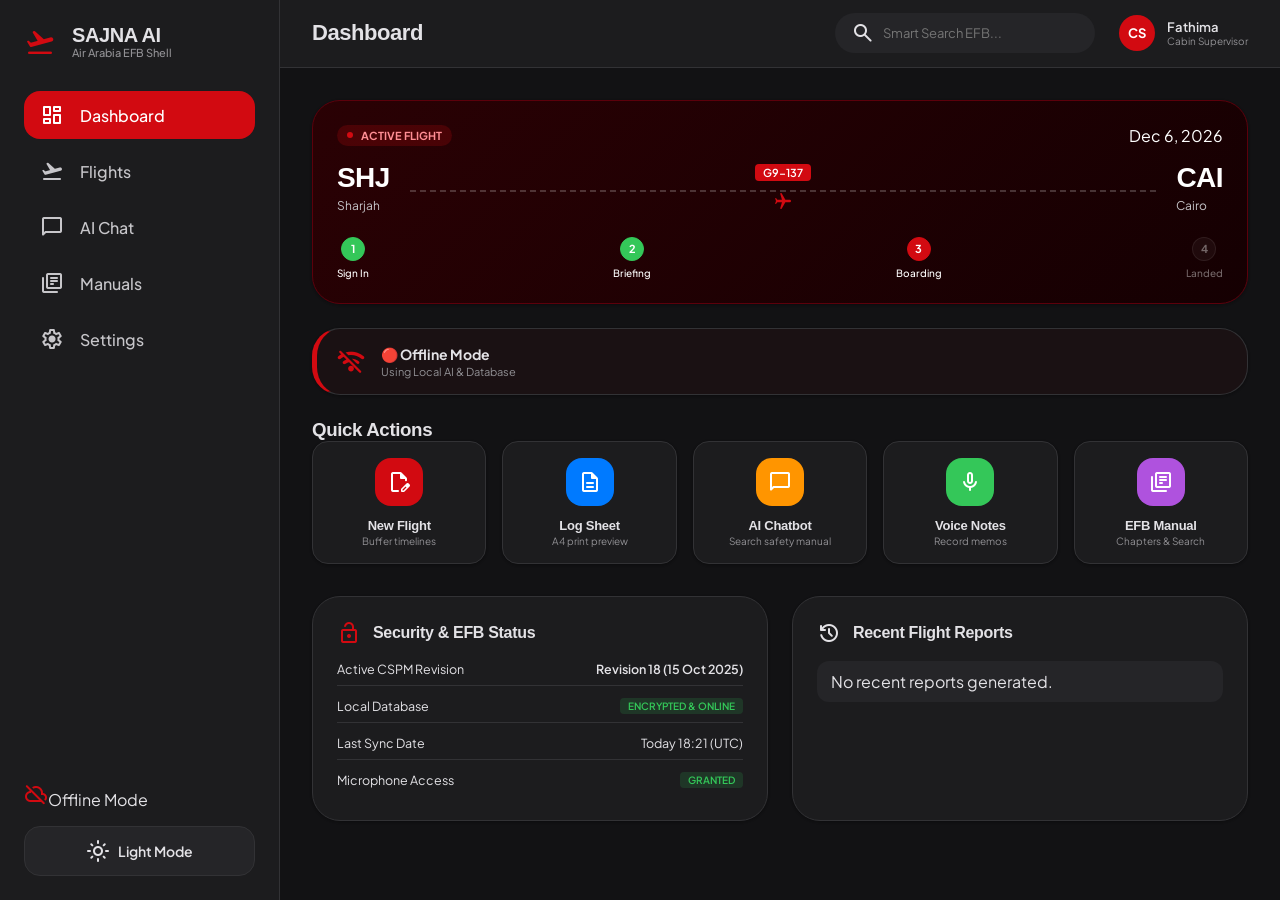
==== commit d169f2fb: "Implement Real Offline/Online Mode with Connectivity Status Card and Preferences toggle" ====
--- a/web_simulator/index.html
+++ b/web_simulator/index.html
@@ -139,6 +139,17 @@
             </div>
           </div>
 
+          <!-- Connectivity Status Card -->
+          <div class="card connectivity-card" id="dashboard-connectivity-card">
+            <div class="connectivity-card-header">
+              <span class="material-symbols-rounded status-icon text-crimson" id="dash-conn-icon">wifi_off</span>
+              <div class="connectivity-info">
+                <span class="conn-status-title" id="dash-conn-text">🔴 Offline Mode</span>
+                <span class="conn-status-subtitle" id="dash-conn-sub">Using Local AI & Database</span>
+              </div>
+            </div>
+          </div>
+
           <!-- Quick Actions Grid -->
           <h3 class="section-title">Quick Actions</h3>
           <div class="quick-actions-grid">
@@ -683,6 +694,19 @@
             </button>
           </div>
 
+          <!-- Settings Preferences Card -->
+          <div class="card settings-preferences-card" style="margin-bottom:20px;">
+            <h3>AI Operational Preferences</h3>
+            <div class="form-group full-width" style="margin-top: 10px;">
+              <label for="ai-mode-select">AI Mode Selection</label>
+              <select id="ai-mode-select" class="form-control" style="background-color: var(--surface-color-var); border: 1px solid var(--border-color); border-radius: var(--radius-md); padding: 10px 14px; width: 100%; color: var(--text-pri); margin-top: 6px;">
+                <option value="auto">Auto (Recommended - Sync when online)</option>
+                <option value="offline">Offline Only (Strict local safety database)</option>
+                <option value="online">Online Preferred (Always fetch online API if connected)</option>
+              </select>
+            </div>
+          </div>
+
           <!-- Settings Sub-Tab A: Defect Logs -->
           <div id="subtab-defects-config" class="subtab-settings-content active">
             <div class="defects-layout">
@@ -963,6 +987,12 @@
 
   </div>
 
+  <!-- Sync Toast Notification -->
+  <div class="toast-notification" id="sync-toast">
+    <span class="material-symbols-rounded">check_circle</span>
+    <span class="toast-message" id="sync-toast-message">✓ Data synchronized successfully.</span>
+  </div>
+
   <script src="app.js"></script>
   <script>
     if ('serviceWorker' in navigator) {
--- a/web_simulator/app.css
+++ b/web_simulator/app.css
@@ -1892,6 +1892,86 @@
   }
 }
 
+/* Toast Notification Alert Banner */
+.toast-notification {
+  position: fixed;
+  bottom: -80px;
+  left: 50%;
+  transform: translateX(-50%);
+  background-color: var(--accent-green);
+  color: #FFFFFF;
+  padding: 14px 28px;
+  border-radius: var(--radius-round);
+  display: flex;
+  align-items: center;
+  gap: 12px;
+  font-weight: 600;
+  font-size: 13.5px;
+  box-shadow: var(--shadow-3);
+  z-index: 9999;
+  transition: bottom 0.4s cubic-bezier(0.175, 0.885, 0.32, 1.275);
+}
+
+.toast-notification.show {
+  bottom: 80px;
+}
+
+.toast-notification span:first-child {
+  font-size: 20px;
+}
+
+/* Dashboard Connectivity Status Card */
+.connectivity-card {
+  padding: 16px 20px;
+  margin-bottom: 24px;
+  border-left: 5px solid var(--border-color);
+  transition: var(--transition-smooth);
+}
+
+.connectivity-card.online {
+  border-left-color: var(--accent-green);
+  background-color: rgba(52, 199, 89, 0.04);
+}
+
+.connectivity-card.offline {
+  border-left-color: var(--primary-red);
+  background-color: rgba(210, 10, 17, 0.04);
+}
+
+.connectivity-card-header {
+  display: flex;
+  align-items: center;
+  gap: 16px;
+}
+
+.status-icon {
+  font-size: 28px;
+}
+
+.text-green {
+  color: var(--accent-green);
+}
+
+.text-crimson {
+  color: var(--primary-red);
+}
+
+.connectivity-info {
+  display: flex;
+  flex-direction: column;
+  gap: 2px;
+}
+
+.conn-status-title {
+  font-weight: 700;
+  font-size: 14px;
+}
+
+.conn-status-subtitle {
+  font-size: 11px;
+  color: var(--text-ter);
+}
+
 /* Print Mode Overlay to enforce pixel perfect physical look */
 @media print {
   body * {
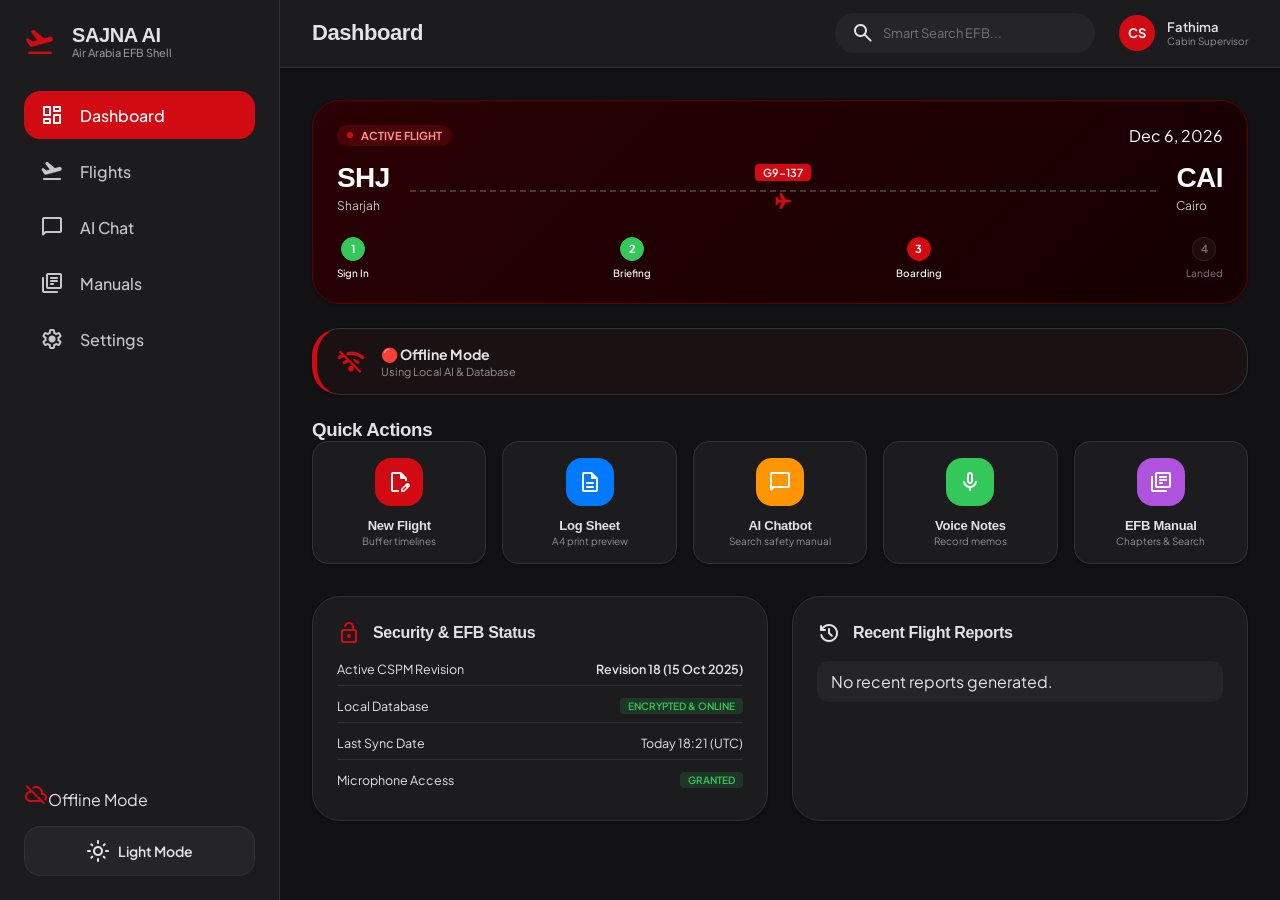
==== commit 28c7c0cd: "Fix mobile WebView regressions (font loading, safe area headers, local HttpServer for speech access)" ====
--- a/web_simulator/index.html
+++ b/web_simulator/index.html
@@ -5,9 +5,8 @@
   <meta name="viewport" content="width=device-width, initial-scale=1.0">
   <title>SAJNA AI - Offline-First EFB Assistant</title>
   
-  <!-- Material 3 Typography & Symbols CDN -->
+  <!-- Material 3 Typography CDN -->
   <link href="https://fonts.googleapis.com/css2?family=Outfit:wght@300;400;500;600;700&family=Plus+Jakarta+Sans:wght@300;400;500;600;700&display=swap" rel="stylesheet">
-  <link href="https://fonts.googleapis.com/css2?family=Material+Symbols+Rounded:opsz,wght,FILL,GRAD@20..48,100..700,0..1,-50..200" rel="stylesheet" />
   
   <link rel="stylesheet" href="app.css">
   <link rel="manifest" href="manifest.json">
--- a/web_simulator/app.css
+++ b/web_simulator/app.css
@@ -1,3 +1,11 @@
+/* Local Offline Font Loading for Material Symbols Rounded */
+@font-face {
+  font-family: 'Material Symbols Rounded';
+  font-style: normal;
+  font-weight: 100 700;
+  src: url('material_symbols.woff2') format('woff2');
+}
+
 /* ==========================================
    MATERIAL DESIGN 3 STYLING DESIGN SYSTEM
    FOR SAJNA AI WEB SIMULATOR & HYBRID SHELL
@@ -221,8 +229,8 @@
 }
 
 .top-bar {
-  height: 72px;
-  padding: 0 32px;
+  height: calc(72px + env(safe-area-inset-top));
+  padding: env(safe-area-inset-top) 32px 0 32px;
   display: flex;
   align-items: center;
   justify-content: space-between;
@@ -1825,8 +1833,8 @@
   }
 
   .top-bar {
-    height: 60px;
-    padding: 0 16px;
+    height: calc(60px + env(safe-area-inset-top));
+    padding: env(safe-area-inset-top) 16px 0 16px;
   }
 
   .header-search {
